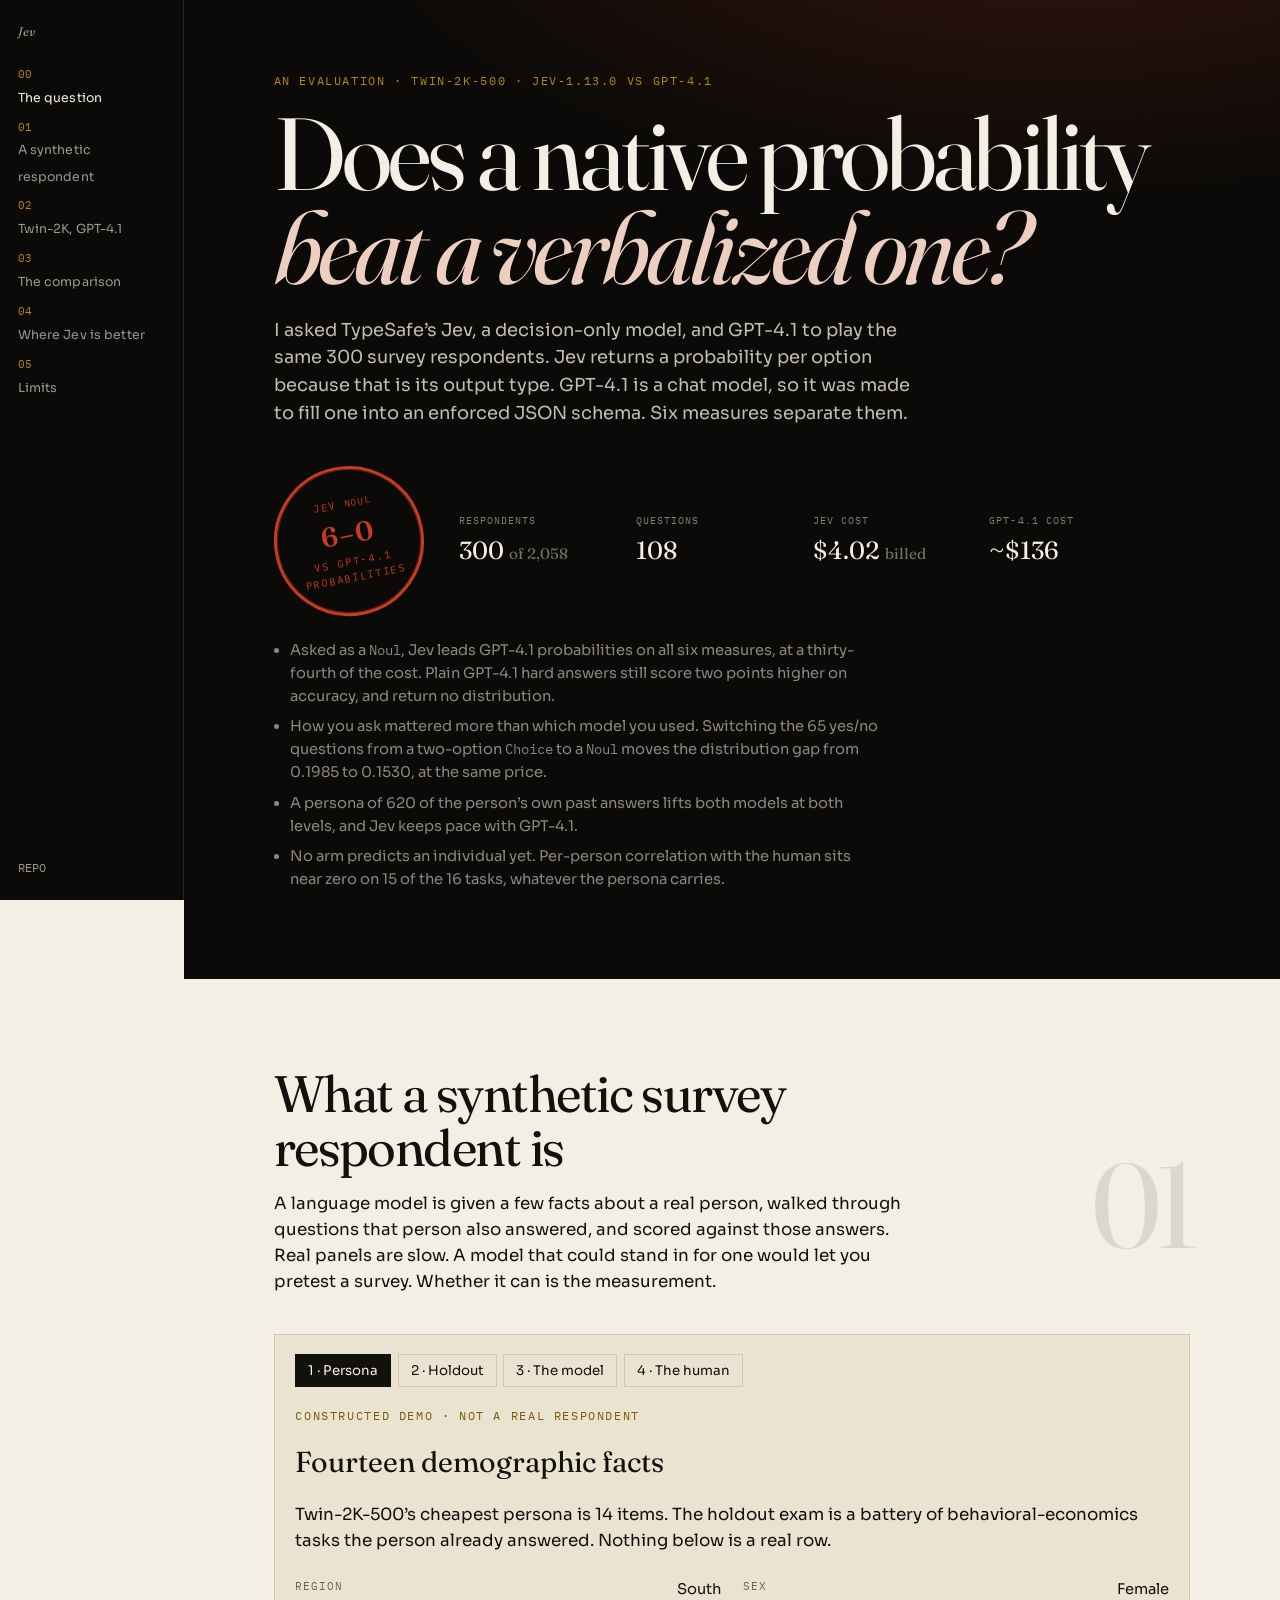
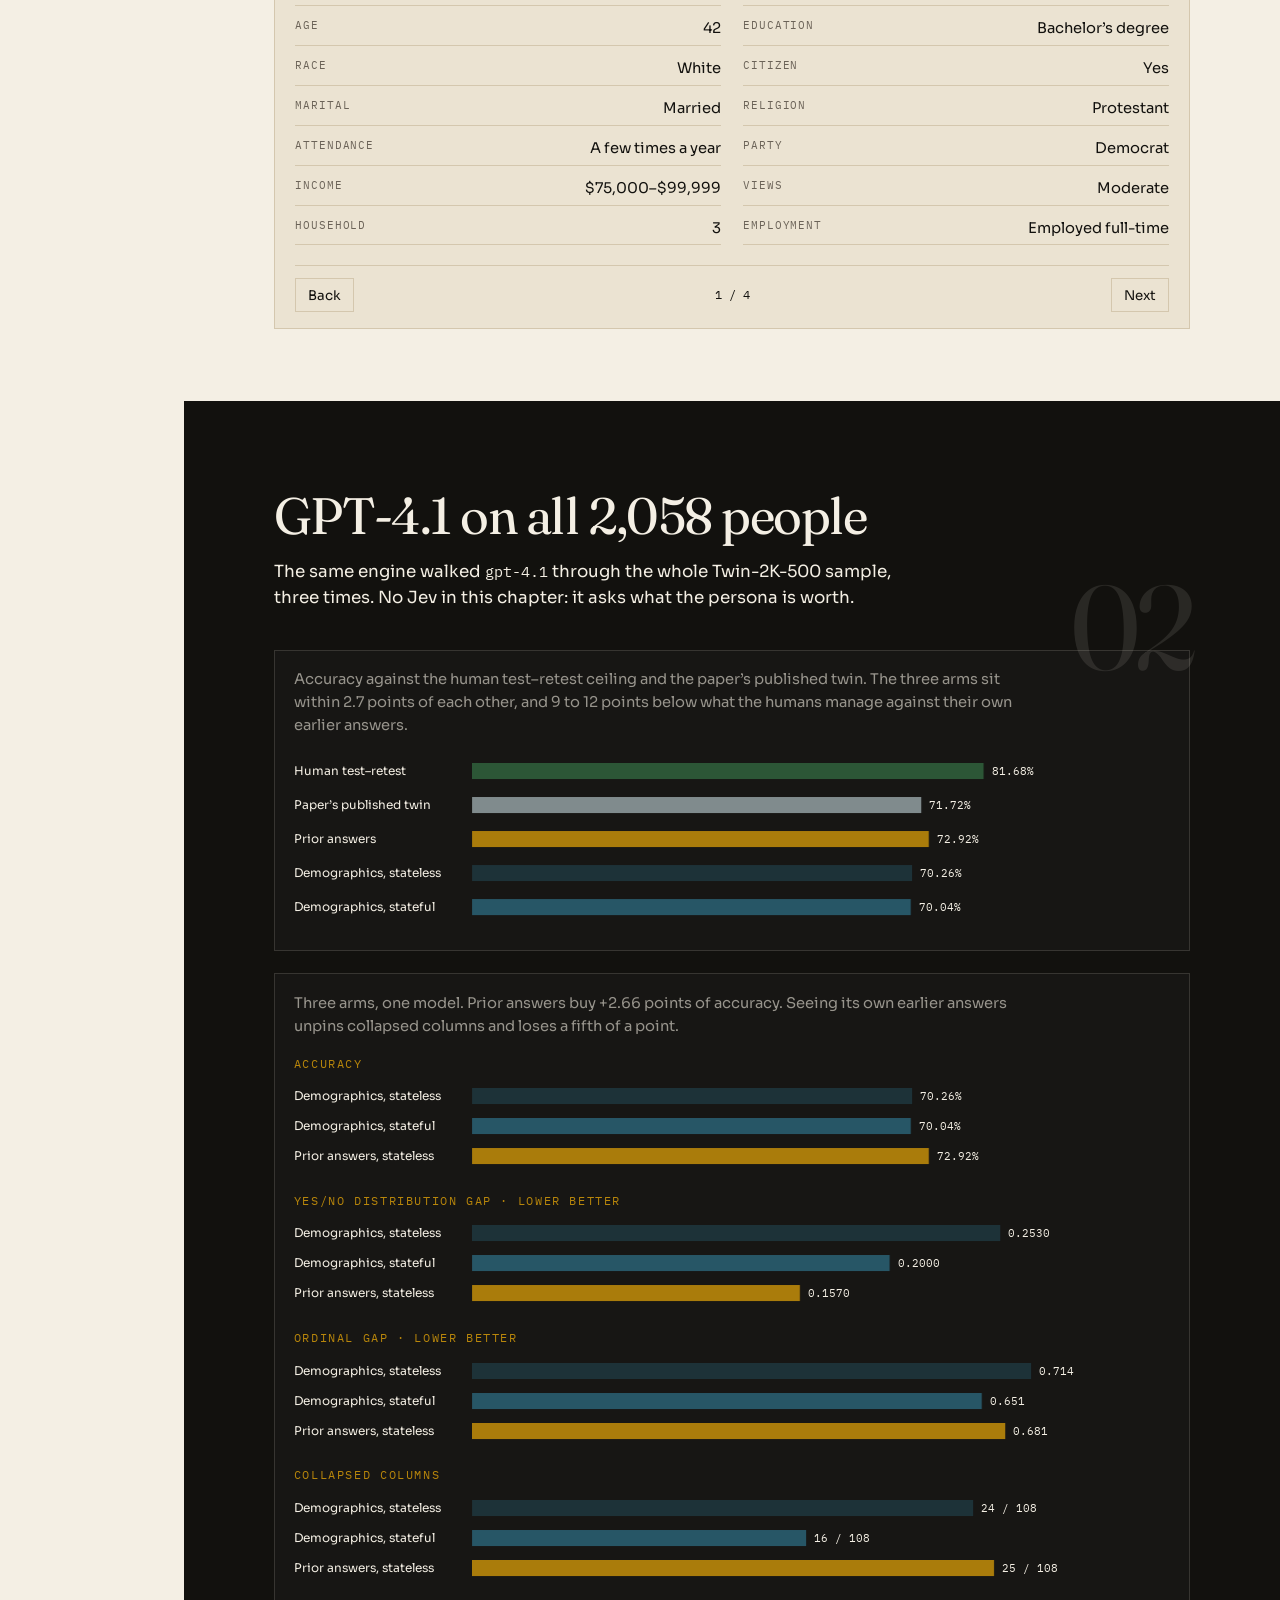
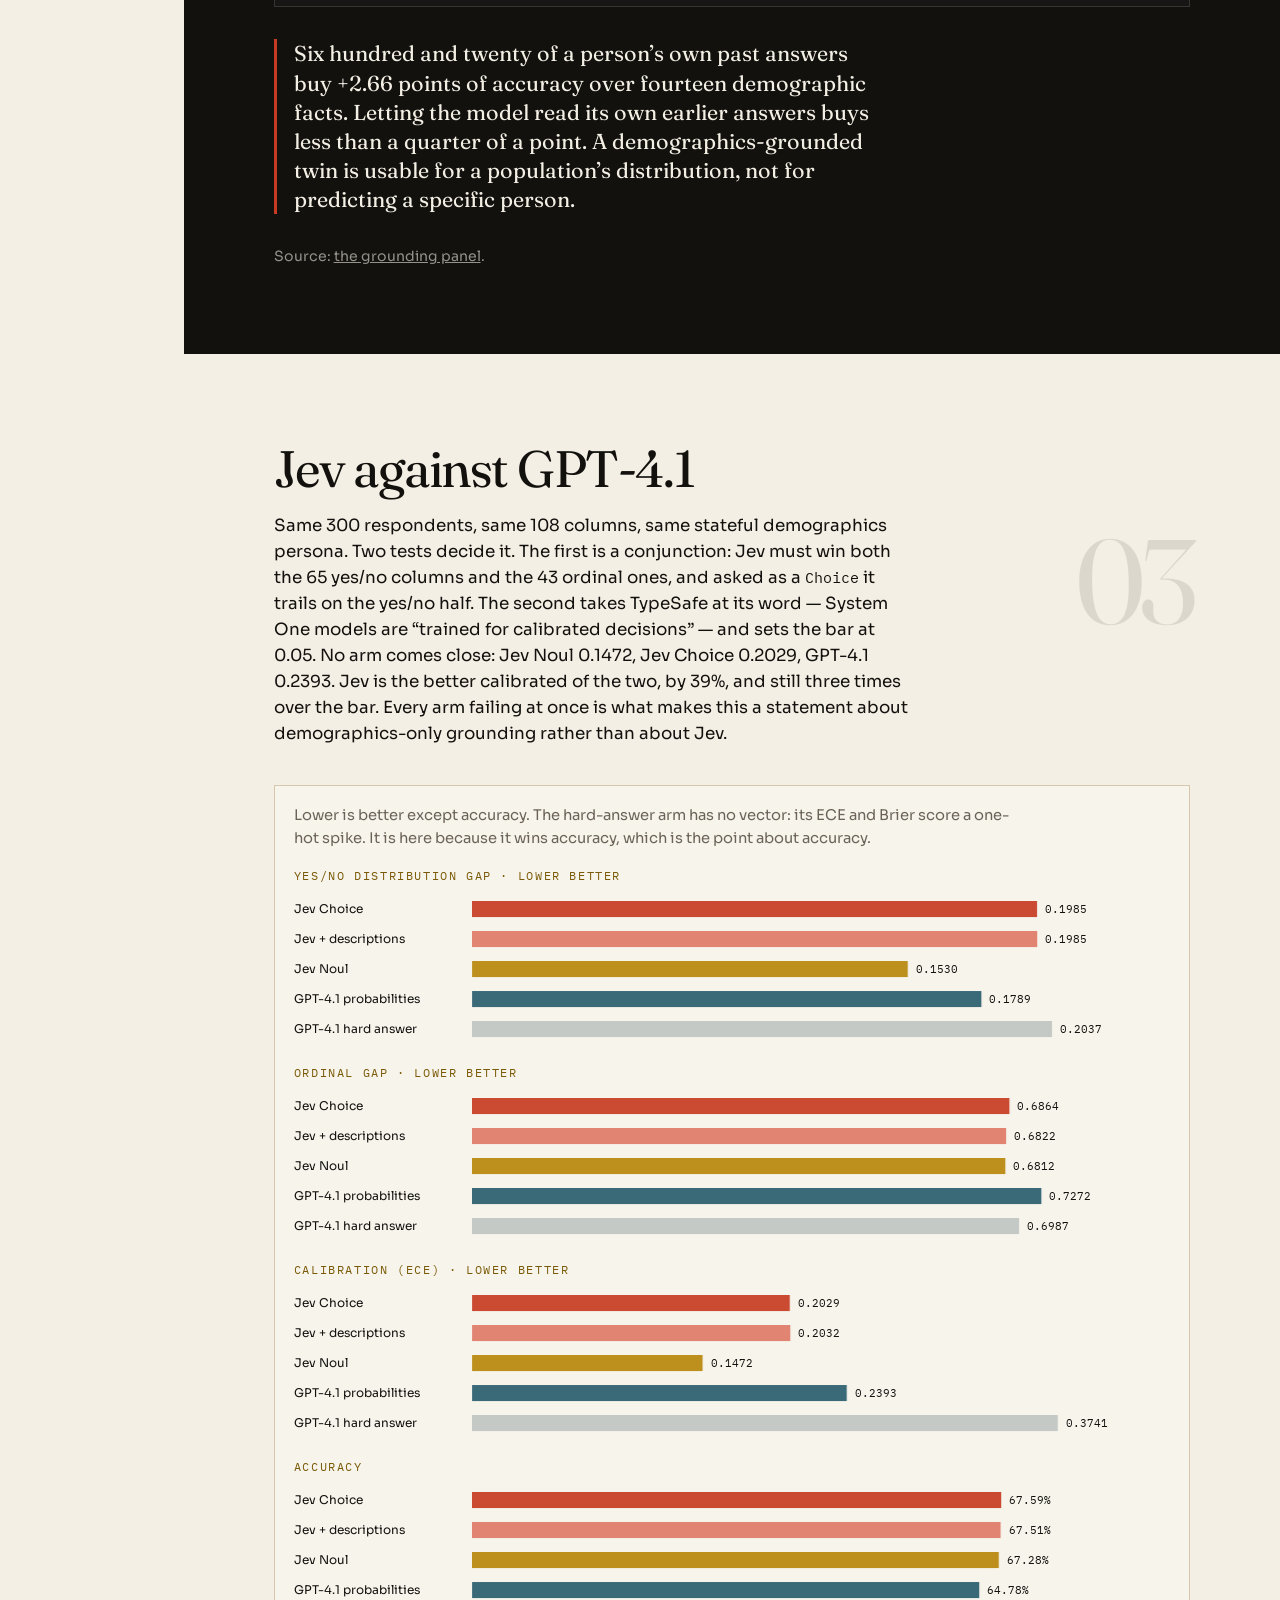
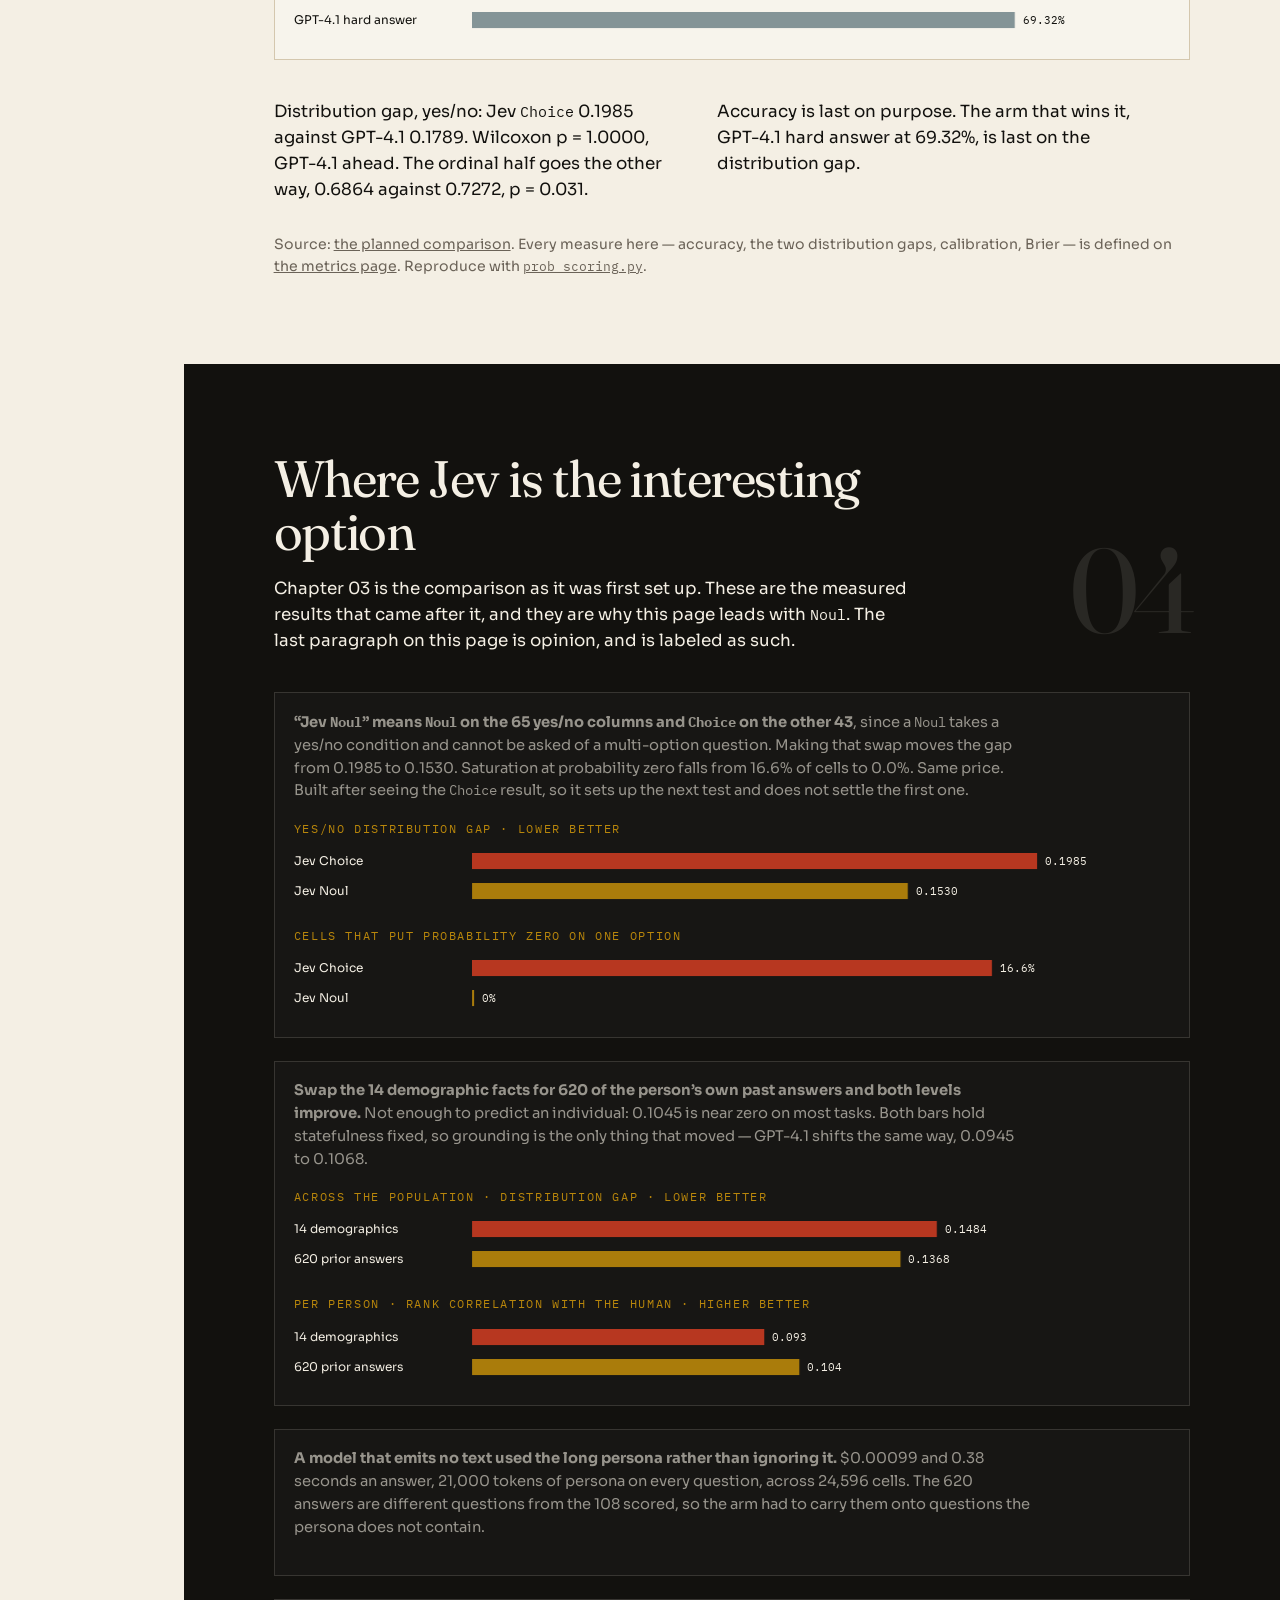
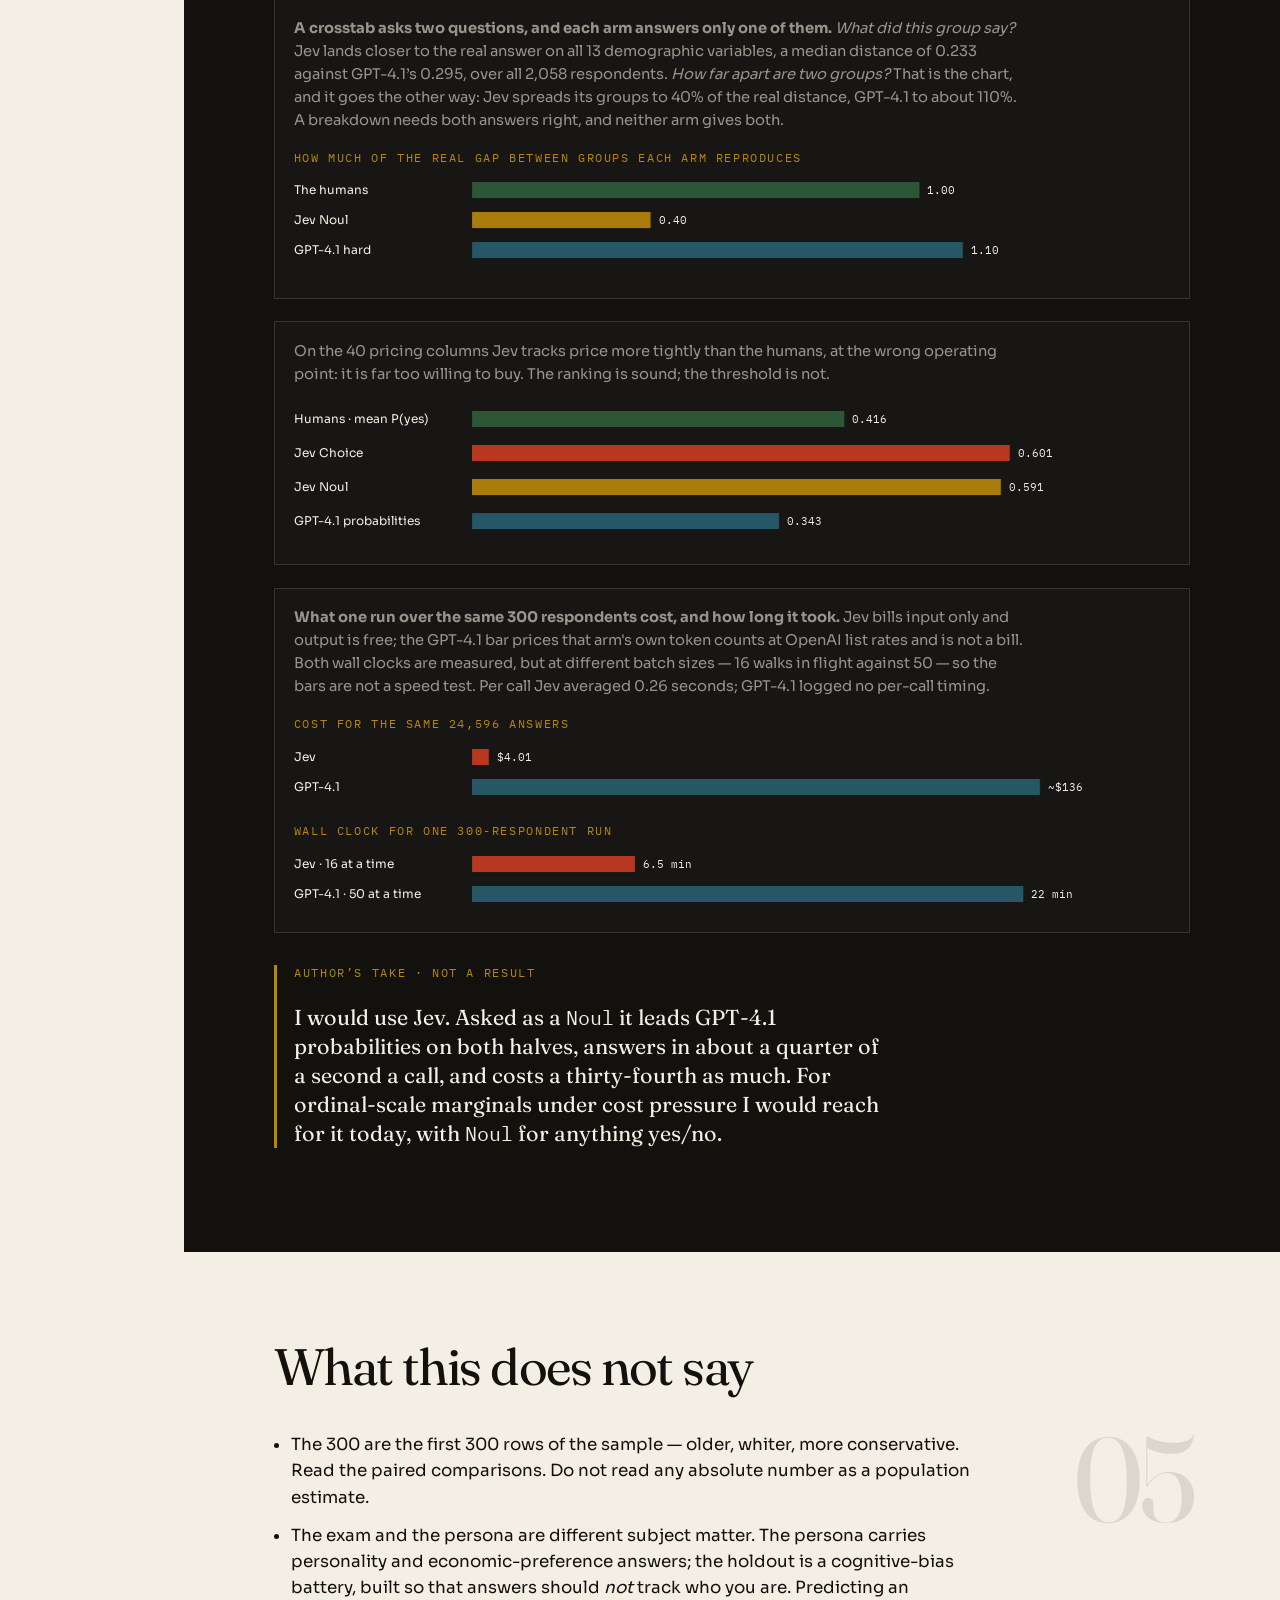
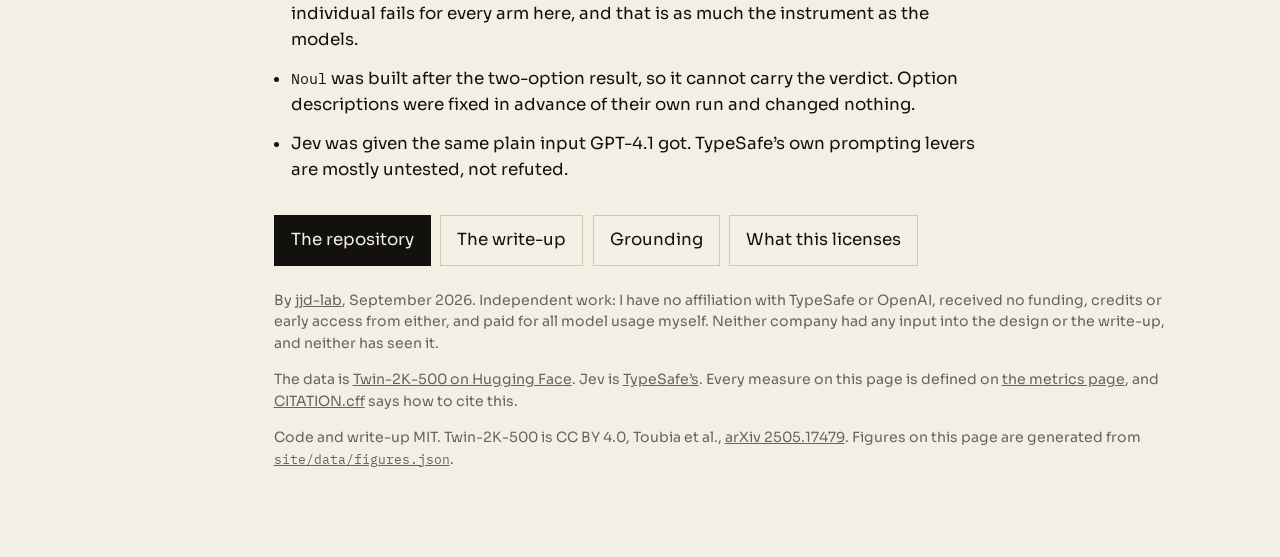
==== site/index.html @ 0c7191e1 "Lead the take with speed rather than the error count "Answered all 24,596 cells without an error" is" ====
<!DOCTYPE html>
<html lang="en">
<head>
  <meta charset="utf-8">
  <meta name="viewport" content="width=device-width, initial-scale=1">
  <title>Jev vs GPT-4.1 on a synthetic survey</title>
  <meta name="description" content="Jev vs GPT-4.1 as synthetic survey respondents, on the same 300 people. How you ask mattered more than which model you used.">
  <link rel="canonical" href="https://jjd-lab.github.io/jev-synthetic-survey/">
  <meta property="og:title" content="How you ask matters more than which model">
  <meta property="og:description" content="Jev vs GPT-4.1 on Twin-2K-500. Asked as a Noul, Jev leads GPT-4.1 probabilities on all six measures, at $4 against roughly $136.">
  <meta property="og:type" content="website">
  <meta property="og:url" content="https://jjd-lab.github.io/jev-synthetic-survey/">
  <meta property="og:image" content="https://jjd-lab.github.io/jev-synthetic-survey/assets/og.png">
  <meta property="og:image:width" content="1200">
  <meta property="og:image:height" content="630">
  <meta property="og:image:alt" content="How you ask matters more than which model. Jev vs GPT-4.1, the same 300 survey respondents, $4 against about $136, six measures to none against GPT-4.1 probabilities.">
  <meta property="og:site_name" content="Jev on a synthetic survey">
  <meta name="author" content="jjd-lab">
  <meta name="twitter:card" content="summary_large_image">
  <meta name="twitter:title" content="How you ask matters more than which model">
  <meta name="twitter:description" content="Jev vs GPT-4.1 on Twin-2K-500. Asked as a Noul, Jev leads GPT-4.1 probabilities on all six measures, at $4 against roughly $136.">
  <meta name="twitter:image" content="https://jjd-lab.github.io/jev-synthetic-survey/assets/og.png">
  <meta name="twitter:image:alt" content="How you ask matters more than which model. Jev vs GPT-4.1, the same 300 survey respondents, $4 against about $136, six measures to none against GPT-4.1 probabilities.">
  <link rel="icon" href="assets/favicon.svg" type="image/svg+xml">
  <link rel="preconnect" href="https://fonts.googleapis.com">
  <link rel="preconnect" href="https://fonts.gstatic.com" crossorigin>
  <link href="https://fonts.googleapis.com/css2?family=Fraunces:ital,opsz,wght@0,9..144,400;0,9..144,600;1,9..144,400;1,9..144,560&family=IBM+Plex+Mono:wght@400;500&family=Sora:wght@400;500;600&display=swap" rel="stylesheet">
  <script type="application/ld+json">
{
    "@context": "https://schema.org",
    "@type": "ScholarlyArticle",
    "headline": "Jev on a synthetic survey: does a native probability vector beat a verbalized one?",
    "description": "A comparison of TypeSafe's Jev, a decision-only model that returns a probability vector natively, against gpt-4.1 asked to state one, over the same 300 respondents and 108 questions of the Twin-2K-500 synthetic-survey benchmark.",
    "url": "https://jjd-lab.github.io/jev-synthetic-survey/",
    "datePublished": "2026-09-21",
    "inLanguage": "en",
    "author": {
      "@type": "Person",
      "name": "jjd-lab",
      "url": "https://github.com/jjd-lab"
    },
    "license": "https://opensource.org/licenses/MIT",
    "sameAs": "https://github.com/jjd-lab/jev-synthetic-survey",
    "keywords": [
      "synthetic survey",
      "digital twins",
      "large language models",
      "calibration",
      "probability elicitation",
      "Twin-2K-500"
    ],
    "isBasedOn": {
      "@type": "Dataset",
      "name": "Twin-2K-500",
      "url": "https://huggingface.co/datasets/LLM-Digital-Twin/Twin-2K-500",
      "license": "https://creativecommons.org/licenses/by/4.0/"
    },
    "citation": "Toubia, O., et al. Twin-2K-500. arXiv:2505.17479"
  }
  </script>
  <link rel="stylesheet" href="css/essay.css">
</head>
<body>
  <a class="skip" href="#hero">Skip to content</a>

  <nav class="rail" aria-label="Chapters">
    <a class="rail-mark" href="#hero">Jev</a>
    <ol>
      <li><a href="#hero" data-section="hero"><span>00</span> The question</a></li>
      <li><a href="#concept" data-section="concept"><span>01</span> A synthetic respondent</a></li>
      <li><a href="#panel" data-section="panel"><span>02</span> Twin-2K, GPT-4.1</a></li>
      <li><a href="#verdict" data-section="verdict"><span>03</span> The comparison</a></li>
      <li><a href="#promising" data-section="promising"><span>04</span> Where Jev is better</a></li>
      <li><a href="#limits" data-section="limits"><span>05</span> Limits</a></li>
    </ol>
    <a class="rail-repo" href="https://github.com/jjd-lab/jev-synthetic-survey">Repo</a>
  </nav>

  <main>
    <section class="hero" id="hero">
      <div class="hero-inner">
        <p class="kicker">An evaluation · Twin-2K-500 · jev-1.13.0 vs gpt-4.1</p>
        <h1>
          Does a native probability
          <em>beat a verbalized one?</em>
        </h1>
        <p class="lede">
          I asked TypeSafe’s Jev, a decision-only model, and GPT-4.1 to play the same 300 survey
          respondents. Jev returns a probability per option because that is its output type.
          GPT-4.1 is a chat model, so it was made to fill one into an enforced JSON schema. Six
          measures separate them.
        </p>

        <div class="hero-board">
          <div class="stamp" aria-label="Asked as a Noul, Jev leads GPT-4.1 probabilities on all six reported measures">
            <span>Jev <code>Noul</code></span>
            <strong>6–0</strong>
            <span>vs GPT-4.1<br>probabilities</span>
          </div>
          <dl class="hero-stats">
            <div><dt>Respondents</dt><dd>300 <span class="stat-note">of 2,058</span></dd></div>
            <div><dt>Questions</dt><dd>108</dd></div>
            <div><dt>Jev cost</dt><dd>$<span data-fig="comparison.arms.jev_noul.cost">4.02</span> <span class="stat-note">billed</span></dd></div>
            <div><dt>GPT-4.1 cost</dt><dd>~$<span data-fig="comparison.arms.gpt41_probs.cost">136</span></dd></div>
          </dl>
        </div>

        <ul class="hero-note">
          <li>Asked as a <code>Noul</code>, Jev leads GPT-4.1 probabilities on all six measures, at a
            thirty-fourth of the cost. Plain GPT-4.1 hard answers still score two points higher
            on
            accuracy, and return no distribution.</li>
          <li>How you ask mattered more than which model you used. Switching the 65 yes/no
            questions from a two-option <code>Choice</code> to a <code>Noul</code> moves the
            distribution gap from <span data-fig="noul.choice_soft_nominal">0.1985</span> to <span data-fig="noul.noul_soft_nominal">0.1530</span>, at the same price.</li>
          <li>A persona of 620 of the person’s own past answers lifts both models at both levels,
            and Jev keeps pace with GPT-4.1.</li>
          <li>No arm predicts an individual yet. Per-person correlation with the human sits near
            zero on 15 of the 16 tasks, whatever the persona carries.</li>
        </ul>
      </div>
    </section>

    <section class="chapter paper" id="concept">
      <header class="chapter-head">
        <p class="chapter-no">01</p>
        <h2>What a synthetic survey respondent is</h2>
        <p>
          A language model is given a few facts about a real person, walked through questions
          that person also answered, and scored against those answers. Real panels are slow.
          A model that could stand in for one would let you pretest a survey. Whether it can
          is the measurement.
        </p>
      </header>

      <div class="bench" id="walkthrough" data-walkthrough>
        <div class="bench-tabs" role="tablist" aria-label="Walkthrough steps">
          <button type="button" role="tab" id="step-tab-0" aria-controls="step-panel-0" aria-selected="true" data-step="0">1 · Persona</button>
          <button type="button" role="tab" id="step-tab-1" aria-controls="step-panel-1" aria-selected="false" data-step="1">2 · Holdout</button>
          <button type="button" role="tab" id="step-tab-2" aria-controls="step-panel-2" aria-selected="false" data-step="2">3 · The model</button>
          <button type="button" role="tab" id="step-tab-3" aria-controls="step-panel-3" aria-selected="false" data-step="3">4 · The human</button>
        </div>

        <article class="bench-panel is-on" role="tabpanel" id="step-panel-0" aria-labelledby="step-tab-0" data-panel="0">
          <p class="bench-kicker">Constructed demo · not a real respondent</p>
          <h3>Fourteen demographic facts</h3>
          <p>
            Twin-2K-500’s cheapest persona is 14 items. The holdout exam is a battery of
            behavioral-economics tasks the person already answered. Nothing below is a real row.
          </p>
          <ul class="persona">
            <li><span>Region</span> South</li>
            <li><span>Sex</span> Female</li>
            <li><span>Age</span> 42</li>
            <li><span>Education</span> Bachelor’s degree</li>
            <li><span>Race</span> White</li>
            <li><span>Citizen</span> Yes</li>
            <li><span>Marital</span> Married</li>
            <li><span>Religion</span> Protestant</li>
            <li><span>Attendance</span> A few times a year</li>
            <li><span>Party</span> Democrat</li>
            <li><span>Income</span> $75,000–$99,999</li>
            <li><span>Views</span> Moderate</li>
            <li><span>Household</span> 3</li>
            <li><span>Employment</span> Employed full-time</li>
          </ul>
        </article>

        <article class="bench-panel" role="tabpanel" id="step-panel-1" aria-labelledby="step-tab-1" data-panel="1">
          <p class="bench-kicker">One cell · pricing block · QID9-style</p>
          <h3>A held-out yes/no, with a piped price</h3>
          <blockquote class="stem">
            Please consider the following product category: butter. You see Land O Lakes
            Salted Stick Butter, 16 oz, 4 sticks, priced at <strong>$6.49</strong>. Would you
            or would you not purchase this product?
          </blockquote>
          <ul class="options">
            <li>Yes, I would purchase the product</li>
            <li>No, I would not purchase the product</li>
          </ul>
          <p class="muted">
            Forty of the 108 scored columns are this task. The price is randomized per person,
            which is why every figure in the repo is averaged by task first.
          </p>
        </article>

        <article class="bench-panel" role="tabpanel" id="step-panel-2" aria-labelledby="step-tab-2" data-panel="2">
          <p class="bench-kicker">Illustrative vectors · teaching only</p>
          <h3>Two ways to get a probability</h3>
          <div class="split">
            <div>
              <p class="arm-label jev">Jev · native vector</p>
              <p class="muted">Returns numbers. No prose.</p>
              <div class="demo-bars" data-demo="jev"></div>
            </div>
            <div>
              <p class="arm-label gpt">GPT-4.1 · verbalized</p>
              <p class="muted">Asked to write the same numbers out.</p>
              <div class="demo-bars" data-demo="gpt"></div>
            </div>
          </div>
        </article>

        <article class="bench-panel" role="tabpanel" id="step-panel-3" aria-labelledby="step-tab-3" data-panel="3">
          <p class="bench-kicker">The exam is the human’s own answer</p>
          <h3>Population first, person second</h3>
          <p>
            In this invented cell the human said <strong>No</strong>. One person gives one
            answer, so their bar is all-or-nothing — that is the thing every model vector above is
            scored against. A survey mostly wants the <em>share</em> who said No across everyone,
            not whether the model picked the right person, which is why the tables lead with a
            distribution gap rather than accuracy. Humans themselves only reproduce their earlier
            answers <span data-fig="constants.human_ceiling_pct">81.68</span>% of the time.
          </p>
          <div class="demo-bars" data-demo="human"></div>
          <p class="muted">
            The data is Toubia et al., <em>Twin-2K-500</em>, CC BY 4.0. I did not collect it.
          </p>
        </article>

        <div class="bench-nav">
          <button type="button" data-prev>Back</button>
          <p data-step-label>1 / 4</p>
          <button type="button" data-next>Next</button>
        </div>
      </div>
    </section>

    <section class="chapter ink" id="panel">
      <header class="chapter-head">
        <p class="chapter-no">02</p>
        <h2>GPT-4.1 on all 2,058 people</h2>
        <p>
          The same engine walked <code>gpt-4.1</code> through the whole Twin-2K-500 sample, three
          times. No Jev in this chapter: it asks what the persona is worth.
        </p>
      </header>

      <figure class="frame">
        <figcaption>
          Accuracy against the human test–retest ceiling and the paper’s published twin. The three
          arms sit within 2.7 points of each other, and 9 to 12 points below what the humans manage
          against their own earlier answers.
        </figcaption>
        <div class="chart" id="chart-floors"></div>
      </figure>

      <figure class="frame">
        <figcaption>
          Three arms, one model. Prior answers buy +2.66 points of accuracy. Seeing its own
          earlier answers unpins collapsed columns and loses a fifth of a point.
        </figcaption>
        <div class="chart" id="chart-panel"></div>
      </figure>

      <aside class="pull">
        Six hundred and twenty of a person’s own past answers buy +2.66 points of accuracy over
        fourteen demographic facts. Letting the model read its own earlier answers buys less than a
        quarter of a point. A demographics-grounded twin is usable for a population’s distribution,
        not for predicting a specific person.
      </aside>

      <p class="source">
        Source:
        <a href="https://github.com/jjd-lab/jev-synthetic-survey/blob/main/docs/survey/03-grounding-panel.md">the grounding panel</a>.
      </p>
    </section>

    <section class="chapter paper" id="verdict">
      <header class="chapter-head">
        <p class="chapter-no">03</p>
        <h2>Jev against GPT-4.1</h2>
        <p>
          Same 300 respondents, same 108 columns, same stateful demographics persona. Two tests
          decide it. The first is a conjunction: Jev must win both the 65 yes/no columns and the 43
          ordinal ones, and asked as a <code>Choice</code> it trails on the yes/no half.
          The second takes TypeSafe at its word — System One models are “trained for calibrated
          decisions” — and sets the bar at 0.05. No arm comes close: Jev Noul
          <span data-fig="comparison.arms.jev_noul.ece">0.1472</span>, Jev Choice
          <span data-fig="comparison.arms.jev_choice.ece">0.2029</span>, GPT-4.1
          <span data-fig="comparison.arms.gpt41_probs.ece">0.2393</span>. Jev is the better
          calibrated of the two, by 39%, and still three times over the bar. Every arm failing at
          once is what makes this a statement about demographics-only grounding rather than about
          Jev.
        </p>
      </header>

      <figure class="frame">
        <figcaption>
          Lower is better except accuracy. The hard-answer arm has no vector: its ECE and
          Brier score a one-hot spike. It is here because it wins accuracy, which is the
          point about accuracy.
        </figcaption>
        <div class="chart" id="chart-comparison"></div>
      </figure>

      <div class="pair-notes">
        <p>
          Distribution gap, yes/no: Jev <code>Choice</code> <span data-fig="comparison.arms.jev_choice.soft_nominal">0.1985</span> against GPT-4.1 <span data-fig="comparison.arms.gpt41_probs.soft_nominal">0.1789</span>.
          Wilcoxon p = <span data-fig="comparison.paired_jev_choice_vs_gpt41_probs.soft_nominal_p">1.0000</span>, GPT-4.1 ahead. The ordinal half goes the other way, <span data-fig="comparison.arms.jev_choice.soft_ordinal">0.6864</span>
          against <span data-fig="comparison.arms.gpt41_probs.soft_ordinal">0.7272</span>, p = <span data-fig="comparison.paired_jev_choice_vs_gpt41_probs.soft_ordinal_p">0.031</span>.
        </p>
        <p>
          Accuracy is last on purpose. The arm that wins it, GPT-4.1 hard answer at <span data-fig="comparison.arms.gpt41_hard.accuracy_pct">69.32</span>%,
          is last on the distribution gap.
        </p>
      </div>

      <p class="source">
        Source:
        <a href="https://github.com/jjd-lab/jev-synthetic-survey/blob/main/docs/jev/02-planned-comparison.md">the planned comparison</a>.
        Every measure here — accuracy, the two distribution gaps, calibration, Brier — is defined on
        <a href="https://github.com/jjd-lab/jev-synthetic-survey/blob/main/docs/survey/02-metrics.md">the metrics page</a>.
        Reproduce with
        <a href="https://github.com/jjd-lab/jev-synthetic-survey#reproduce-it"><code>prob_scoring.py</code></a>.
      </p>
    </section>

    <section class="chapter ink" id="promising">
      <header class="chapter-head">
        <p class="chapter-no">04</p>
        <h2>Where Jev is the interesting option</h2>
        <p>
          Chapter 03 is the comparison as it was first set up. These are the measured results that
          came after it, and they are why this page leads with <code>Noul</code>.
          The last paragraph on this page is opinion, and is labeled as such.
        </p>
      </header>

      <figure class="frame">
        <figcaption>
          <strong>“Jev <code>Noul</code>” means <code>Noul</code> on the 65 yes/no columns and
          <code>Choice</code> on the other 43</strong>, since a <code>Noul</code> takes a yes/no
          condition and cannot be asked of a multi-option question. Making that swap moves the gap from <span data-fig="noul.choice_soft_nominal">0.1985</span> to <span data-fig="noul.noul_soft_nominal">0.1530</span>. Saturation at probability
          zero falls from <span data-fig="noul.choice_zero_pct">16.6</span>% of cells to <span data-fig="noul.noul_zero_pct">0.0</span>%. Same price. Built after seeing the
          <code>Choice</code> result, so it sets up the next test and does not settle the first one.
        </figcaption>
        <div class="chart" id="chart-noul"></div>
      </figure>

      <figure class="frame">
        <figcaption>
          <strong>Swap the 14 demographic facts for 620 of the person’s own past answers and both
          levels improve.</strong> Not enough to predict an individual: <span data-fig="grounding.prior_rho">0.1045</span> is near zero on most
          tasks. Both bars hold statefulness
          fixed, so grounding is the only thing that moved — GPT-4.1 shifts the same way, 0.0945 to
          0.1068.
        </figcaption>
        <div class="chart" id="chart-grounding"></div>
      </figure>

      <aside class="frame">
        <p>
          <strong>A model that emits no text used the long persona rather than ignoring it.</strong>
          $0.00099 and 0.38 seconds an answer, 21,000 tokens of persona on every question, across
          24,596 cells. The 620 answers are different questions from the 108 scored, so the arm had
          to carry them onto questions the persona does not contain.
        </p>
      </aside>

      <figure class="frame">
        <figcaption>
          <strong>A crosstab asks two questions, and each arm answers only one of them.</strong>
          <em>What did this group say?</em> Jev lands closer to the real answer on all 13
          demographic variables, a median distance of <span data-fig="segments.fidelity_jev">0.233</span>
          against GPT-4.1’s <span data-fig="segments.fidelity_gpt41">0.295</span>, over all 2,058
          respondents. <em>How far apart are two groups?</em> That is the chart, and it goes the
          other way: Jev spreads its groups to 40% of the real distance, GPT-4.1 to about 110%. A
          breakdown needs both answers right, and neither arm gives both.
        </figcaption>
        <div class="chart" id="chart-segments"></div>
      </figure>

      <figure class="frame">
        <figcaption>
          On the 40 pricing columns Jev tracks price more tightly than the humans, at the
          wrong operating point: it is far too willing to buy. The ranking is sound; the
          threshold is not.
        </figcaption>
        <div class="chart" id="chart-price"></div>
      </figure>

      <figure class="frame">
        <figcaption>
          <strong>What one run over the same 300 respondents cost, and how long it took.</strong> Jev bills
          input only and output is free; the GPT-4.1 bar prices that arm's own token counts at OpenAI list
          rates and is not a bill. Both wall clocks are measured, but at different batch sizes —
          16 walks in flight against 50 — so the bars are not a speed test. Per call Jev averaged
          0.26 seconds; GPT-4.1 logged no per-call timing.
        </figcaption>
        <div class="chart" id="chart-economics"></div>
      </figure>

      <blockquote class="opinion">
        <p class="bench-kicker">Author’s take · not a result</p>
        <p>
          I would use Jev. Asked as a <code>Noul</code> it leads GPT-4.1 probabilities on both
          halves, answers in about a quarter of a second a call, and costs a thirty-fourth as much.
          For ordinal-scale marginals under cost pressure I would reach for it today, with
          <code>Noul</code> for anything yes/no.
        </p>
      </blockquote>
    </section>

    <section class="chapter paper" id="limits">
      <header class="chapter-head">
        <p class="chapter-no">05</p>
        <h2>What this does not say</h2>
      </header>
      <ul class="limits">
        <li>The 300 are the first 300 rows of the sample — older, whiter, more conservative. Read the paired comparisons. Do not read any absolute number as a population estimate.</li>
        <li>The exam and the persona are different subject matter. The persona carries personality and economic-preference answers; the holdout is a cognitive-bias battery, built so that answers should <em>not</em> track who you are. Predicting an individual fails for every arm here, and that is as much the instrument as the models.</li>
        <li><code>Noul</code> was built after the two-option result, so it cannot carry the verdict. Option descriptions were fixed in advance of their own run and changed nothing.</li>
        <li>Jev was given the same plain input GPT-4.1 got. TypeSafe’s own prompting levers are mostly untested, not refuted.</li>
      </ul>
      <div class="cta">
        <a class="btn primary" href="https://github.com/jjd-lab/jev-synthetic-survey">The repository</a>
        <a class="btn" href="https://github.com/jjd-lab/jev-synthetic-survey/blob/main/docs/README.md">The write-up</a>
        <a class="btn" href="https://github.com/jjd-lab/jev-synthetic-survey/blob/main/docs/jev/06-grounding.md">Grounding</a>
        <a class="btn" href="https://github.com/jjd-lab/jev-synthetic-survey/blob/main/docs/jev/08-what-this-licenses.md">What this licenses</a>
      </div>
      <p class="colophon">
        By <a href="https://github.com/jjd-lab">jjd-lab</a>, September 2026. Independent work: I have
        no affiliation with TypeSafe or OpenAI, received no funding, credits or early access from
        either, and paid for all model usage myself. Neither company had any input into the design
        or the write-up, and neither has seen it.
      </p>
      <p class="colophon">
        The data is <a href="https://huggingface.co/datasets/LLM-Digital-Twin/Twin-2K-500">Twin-2K-500 on Hugging Face</a>.
        Jev is <a href="https://typesafe.ai">TypeSafe’s</a>. Every measure on this page is defined on
        <a href="https://github.com/jjd-lab/jev-synthetic-survey/blob/main/docs/survey/02-metrics.md">the metrics page</a>,
        and <a href="https://github.com/jjd-lab/jev-synthetic-survey/blob/main/CITATION.cff">CITATION.cff</a> says how to cite this.
      </p>
      <p class="colophon">
        Code and write-up MIT. Twin-2K-500 is CC BY 4.0, Toubia et al.,
        <a href="https://arxiv.org/abs/2505.17479">arXiv 2505.17479</a>.
        Figures on this page are generated from
        <a href="https://github.com/jjd-lab/jev-synthetic-survey/blob/main/site/data/figures.json"><code>site/data/figures.json</code></a>.
      </p>
    </section>
  </main>

  <script src="js/charts.js"></script>
  <script src="js/walkthrough.js"></script>
  <script src="js/essay.js"></script>
</body>
</html>
---- site/css/essay.css ----
:root {
  --ink: #12110e;
  --ink-deep: #0b0a08;
  --paper: #f4efe4;
  --paper-2: #ebe3d2;
  --rule: #d4c7ae;
  --muted: #6b6358;
  --jev: #c63b22;
  --gpt: #2a5d6e;
  --human: #2f5d3a;
  --gold: #b8860b;
  /* --gold is 2.6 to 3.0:1 on the paper backgrounds; this one clears 5:1 there. */
  --gold-ink: #7a5a06;
  --jev-soft: #e07a68;
  --gpt-soft: #7a8b90;
  --neutral: #8a9698;
  --rail: 11.5rem;
  --serif: "Fraunces", "Iowan Old Style", "Times New Roman", serif;
  --sans: "Sora", "Helvetica Neue", sans-serif;
  --mono: "IBM Plex Mono", ui-monospace, monospace;
}

* { box-sizing: border-box; }
html { scroll-behavior: smooth; }
:focus-visible { outline: 2px solid var(--gold); outline-offset: 2px; }
body {
  margin: 0;
  background: var(--paper);
  color: var(--ink);
  font-family: var(--sans);
  font-size: 1.05rem;
  line-height: 1.55;
}
img, svg { max-width: 100%; }
a { color: inherit; }
code {
  font-family: var(--mono);
  /* Mono runs optically small next to Sora; 0.92 lines the cap heights up. */
  font-size: 0.92em;
}
.skip {
  position: absolute;
  left: -999px;
}
.skip:focus {
  left: 1rem;
  top: 1rem;
  background: var(--paper);
  padding: 0.4rem 0.7rem;
  z-index: 9;
}

.rail {
  position: fixed;
  inset: 0 auto 0 0;
  width: var(--rail);
  padding: 1.4rem 1.1rem;
  display: flex;
  flex-direction: column;
  gap: 1.5rem;
  border-right: 1px solid color-mix(in srgb, var(--paper) 12%, transparent);
  background: var(--ink-deep);
  color: var(--paper);
  z-index: 4;
}
.rail-mark {
  font-family: var(--serif);
  font-style: italic;
  font-size: 1.4rem;
  text-decoration: none;
}
.rail ol {
  list-style: none;
  margin: 0;
  padding: 0;
  display: flex;
  flex-direction: column;
  gap: 0.55rem;
}
.rail a {
  text-decoration: none;
  color: color-mix(in srgb, var(--paper) 62%, transparent);
  font-size: 0.78rem;
  letter-spacing: 0.01em;
}
.rail a span {
  display: block;
  font-family: var(--mono);
  font-size: 0.66rem;
  color: var(--gold);
  margin-bottom: 0.1rem;
}
.rail a.is-on { color: var(--paper); }
.rail-repo {
  margin-top: auto;
  font-family: var(--mono);
  font-size: 0.72rem;
  letter-spacing: 0.08em;
  text-transform: uppercase;
}

main { margin-left: var(--rail); }

.hero {
  min-height: 100vh;
  background:
    radial-gradient(1200px 500px at 80% -10%, color-mix(in srgb, var(--jev) 22%, transparent), transparent 60%),
    var(--ink-deep);
  color: var(--paper);
  padding: 4.5rem 7vw 5rem;
  display: flex;
  align-items: flex-end;
}
.hero-inner { max-width: 58rem; }
.kicker, .bench-kicker {
  font-family: var(--mono);
  font-size: 0.72rem;
  letter-spacing: 0.14em;
  text-transform: uppercase;
  color: var(--gold);
  margin: 0 0 1rem;
}
.paper .kicker, .paper .bench-kicker, .bench .bench-kicker { color: var(--gold-ink); }
.hero h1 {
  font-family: var(--serif);
  font-weight: 400;
  font-size: clamp(3rem, 8vw, 6.4rem);
  line-height: 0.92;
  letter-spacing: -0.035em;
  margin: 0 0 1.4rem;
}
.hero h1 em {
  display: block;
  font-style: italic;
  color: color-mix(in srgb, var(--paper) 82%, var(--jev));
}
.lede {
  max-width: 40rem;
  font-size: 1.12rem;
  color: color-mix(in srgb, var(--paper) 78%, transparent);
}
.hero-board {
  display: grid;
  grid-template-columns: auto 1fr;
  gap: 1.6rem 2.2rem;
  align-items: center;
  margin: 2.4rem 0 1.4rem;
}
.stamp {
  width: 9.4rem;
  height: 9.4rem;
  border: 3px solid var(--jev);
  border-radius: 50%;
  display: grid;
  place-content: center;
  text-align: center;
  transform: rotate(-11deg);
  color: var(--jev);
  box-shadow: inset 0 0 0 1px color-mix(in srgb, var(--jev) 45%, transparent);
}
.stamp span {
  font-family: var(--mono);
  font-size: 0.64rem;
  letter-spacing: 0.18em;
  text-transform: uppercase;
}
.stamp strong {
  font-family: var(--serif);
  font-size: 1.7rem;
  font-weight: 600;
  letter-spacing: 0.06em;
  text-transform: uppercase;
}
.hero-stats {
  display: grid;
  grid-template-columns: repeat(auto-fit, minmax(6rem, 1fr));
  gap: 1rem 1.2rem;
  margin: 0;
}
.hero-stats div { margin: 0; }
.hero-stats dt {
  font-family: var(--mono);
  font-size: 0.64rem;
  letter-spacing: 0.1em;
  text-transform: uppercase;
  color: color-mix(in srgb, var(--paper) 50%, transparent);
}
.hero-stats dd {
  margin: 0.15rem 0 0;
  font-family: var(--serif);
  font-size: 1.55rem;
}
/* The compared subset is the headline; the sample it came from is context, not a second stat. */
.stat-note {
  font-size: 0.62em;
  color: color-mix(in srgb, var(--paper) 45%, transparent);
  white-space: nowrap;
}
.hero-note {
  max-width: 38rem;
  color: color-mix(in srgb, var(--paper) 55%, transparent);
  font-size: 0.92rem;
}
ul.hero-note {
  padding-left: 1.05rem;
  margin: 0;
}
ul.hero-note li { margin-bottom: 0.5rem; }

.chapter {
  padding: 5.5rem 7vw 4.5rem;
  /* Containing block for the ghost numeral, so it anchors to the full content
     width rather than to the 40rem text column it used to sit on top of. */
  position: relative;
}
.chapter-head {
  max-width: 40rem;
  margin-bottom: 2.4rem;
}
.chapter-no {
  position: absolute;
  /* 7vw matches the chapter's own gutter, so the numeral lines up with the
     content edge instead of bleeding off the viewport. */
  right: 7vw;
  top: 2.9rem;
  font-family: var(--serif);
  font-size: clamp(4.5rem, 10vw, 7.5rem);
  letter-spacing: -0.06em;
  color: inherit;
  opacity: 0.1;
  line-height: 1;
  pointer-events: none;
}
.chapter-head h2 {
  font-family: var(--serif);
  font-weight: 400;
  font-size: clamp(2.1rem, 4vw, 3.4rem);
  line-height: 1.05;
  letter-spacing: -0.03em;
  margin: 0 0 1rem;
}
.paper { background: var(--paper); }
.ink {
  background: var(--ink);
  color: var(--paper);
}
.ink .muted, .ink .source, .ink figcaption, .ink .frame > p { color: color-mix(in srgb, var(--paper) 58%, transparent); }
.ink .frame { background: color-mix(in srgb, var(--paper) 5%, transparent); border-color: color-mix(in srgb, var(--paper) 14%, transparent); }
.ink .chart { color: var(--paper); }

.bench {
  background: var(--paper-2);
  border: 1px solid var(--rule);
  padding: 1.2rem 1.3rem 1rem;
}
.bench-tabs {
  display: flex;
  flex-wrap: wrap;
  gap: 0.4rem;
  margin-bottom: 1.2rem;
}
.bench-tabs button, .bench-nav button, .btn {
  font-family: var(--sans);
  background: transparent;
  color: inherit;
  border: 1px solid var(--rule);
  padding: 0.45rem 0.75rem;
  cursor: pointer;
}
.bench-tabs button[aria-selected="true"] {
  background: var(--ink);
  color: var(--paper);
  border-color: var(--ink);
}
.bench-panel { display: none; }
.bench-panel.is-on { display: block; }
.bench-panel h3 {
  font-family: var(--serif);
  font-weight: 400;
  font-size: 1.8rem;
  margin: 0 0 0.7rem;
}
.persona {
  list-style: none;
  padding: 0;
  margin: 1.2rem 0 0;
  display: grid;
  grid-template-columns: repeat(2, minmax(0, 1fr));
  gap: 0.45rem 1.4rem;
}
.persona li {
  display: flex;
  justify-content: space-between;
  gap: 1rem;
  border-bottom: 1px solid var(--rule);
  padding: 0.28rem 0;
  font-size: 0.92rem;
}
.persona span {
  font-family: var(--mono);
  font-size: 0.68rem;
  letter-spacing: 0.08em;
  text-transform: uppercase;
  color: var(--muted);
}
.stem {
  margin: 0;
  padding: 1rem 0 0;
  font-family: var(--serif);
  font-size: 1.25rem;
  line-height: 1.4;
}
.options {
  padding-left: 1.1rem;
  color: var(--muted);
}
.split {
  display: grid;
  grid-template-columns: 1fr 1fr;
  gap: 1.4rem;
}
.arm-label {
  font-family: var(--mono);
  font-size: 0.75rem;
  letter-spacing: 0.08em;
  text-transform: uppercase;
  margin: 0 0 0.2rem;
}
.arm-label.jev { color: var(--jev); }
.arm-label.gpt { color: var(--gpt); }
.muted { color: var(--muted); }
.bench-nav {
  display: flex;
  align-items: center;
  justify-content: space-between;
  margin-top: 1.2rem;
  padding-top: 0.8rem;
  border-top: 1px solid var(--rule);
}
.bench-nav p { margin: 0; font-family: var(--mono); font-size: 0.78rem; }

.frame {
  border: 1px solid var(--rule);
  background: color-mix(in srgb, var(--paper) 70%, white);
  padding: 1.1rem 1.2rem 1.3rem;
  margin: 0 0 1.4rem;
}
.ink .frame { background: #171614; }
figcaption, .frame > p {
  font-size: 0.92rem;
  color: var(--muted);
  margin: 0 0 1rem;
  max-width: 46rem;
}
.chart { min-height: 8rem; }
.chart .bench-kicker { margin: 1.1rem 0 0.35rem; }
.chart svg { display: block; width: 100%; height: auto; }
.chart .bar {
  transform-box: fill-box;
  transform-origin: left center;
  transform: scaleX(0.04);
  animation: bar-in 0.9s cubic-bezier(0.2, 0.7, 0.2, 1) forwards;
}
.chart .label { font-family: var(--sans); font-size: 12px; }
.chart .value { font-family: var(--mono); font-size: 11px; }

.pull, .opinion {
  max-width: 38rem;
  margin: 2rem 0;
  padding: 0 0 0 1.1rem;
  border-left: 3px solid var(--jev);
  font-family: var(--serif);
  font-size: 1.35rem;
  line-height: 1.35;
}
.opinion { border-left-color: var(--gold); }
.pair-notes {
  display: grid;
  grid-template-columns: 1fr 1fr;
  gap: 1.4rem;
  max-width: 54rem;
}
.source, .colophon {
  font-size: 0.88rem;
  color: var(--muted);
}
.limits {
  max-width: 44rem;
  padding-left: 1.1rem;
}
.limits li { margin-bottom: 0.8rem; }
.cta {
  display: flex;
  flex-wrap: wrap;
  gap: 0.6rem;
  margin: 2rem 0 1.5rem;
}
.btn {
  text-decoration: none;
  padding: 0.7rem 1rem;
}
.btn.primary {
  background: var(--ink);
  color: var(--paper);
  border-color: var(--ink);
}
.ink .btn { border-color: color-mix(in srgb, var(--paper) 30%, transparent); }
.ink .btn.primary {
  background: var(--paper);
  color: var(--ink);
  border-color: var(--paper);
}

@media (max-width: 900px) {
  section[id] { scroll-margin-top: 3.6rem; }
  /* No room to the right of the text column at this width; the numeral is decorative,
     and letting it sit outside would push a horizontal scrollbar onto the page. */
  .chapter-no { display: none; }
  .rail {
    position: sticky;
    top: 0;
    inset: auto;
    width: 100%;
    height: auto;
    flex-direction: row;
    align-items: center;
    gap: 0.8rem;
    padding: 0.7rem 1rem;
    border-right: 0;
    border-bottom: 1px solid color-mix(in srgb, var(--paper) 12%, transparent);
  }
  .rail ol {
    flex-direction: row;
    overflow-x: auto;
    gap: 0.9rem;
    flex: 1;
    scrollbar-width: none;
    /* The labels are a single scrolling line here; the fade is the only cue that
       there is more to the right, since the scrollbar is hidden. */
    mask-image: linear-gradient(to right, #000 88%, transparent);
  }
  .rail ol::-webkit-scrollbar { display: none; }
  .rail li { flex: 0 0 auto; }
  .rail a { white-space: nowrap; }
  .rail a span { display: none; }
  .rail-repo { margin-top: 0; }
  main { margin-left: 0; }
  .hero-board, .hero-stats, .split, .pair-notes, .persona { grid-template-columns: 1fr; }
  .hero { padding-top: 2rem; }
}

/* Phone: the page is a long read, so the vertical rhythm tightens rather than the type. */
@media (max-width: 600px) {
  body { font-size: 1rem; }
  .chapter { padding: 3.2rem 6vw 2.6rem; }
  .chapter-head h2 { margin-bottom: 0.6rem; }
  .lede { font-size: 1.05rem; }
  figcaption, .frame > p { font-size: 0.9rem; }
  .frame { padding: 0.9rem 0.9rem 1.1rem; margin-bottom: 1.1rem; }
  .pull, .opinion { margin: 1.4rem 0; }
  .hero-board { margin: 1.6rem 0 1rem; }
}

@keyframes bar-in {
  to { transform: scaleX(1); }
}

@media (prefers-reduced-motion: reduce) {
  html { scroll-behavior: auto; }
  .chart .bar { transform: none !important; animation: none !important; }
}
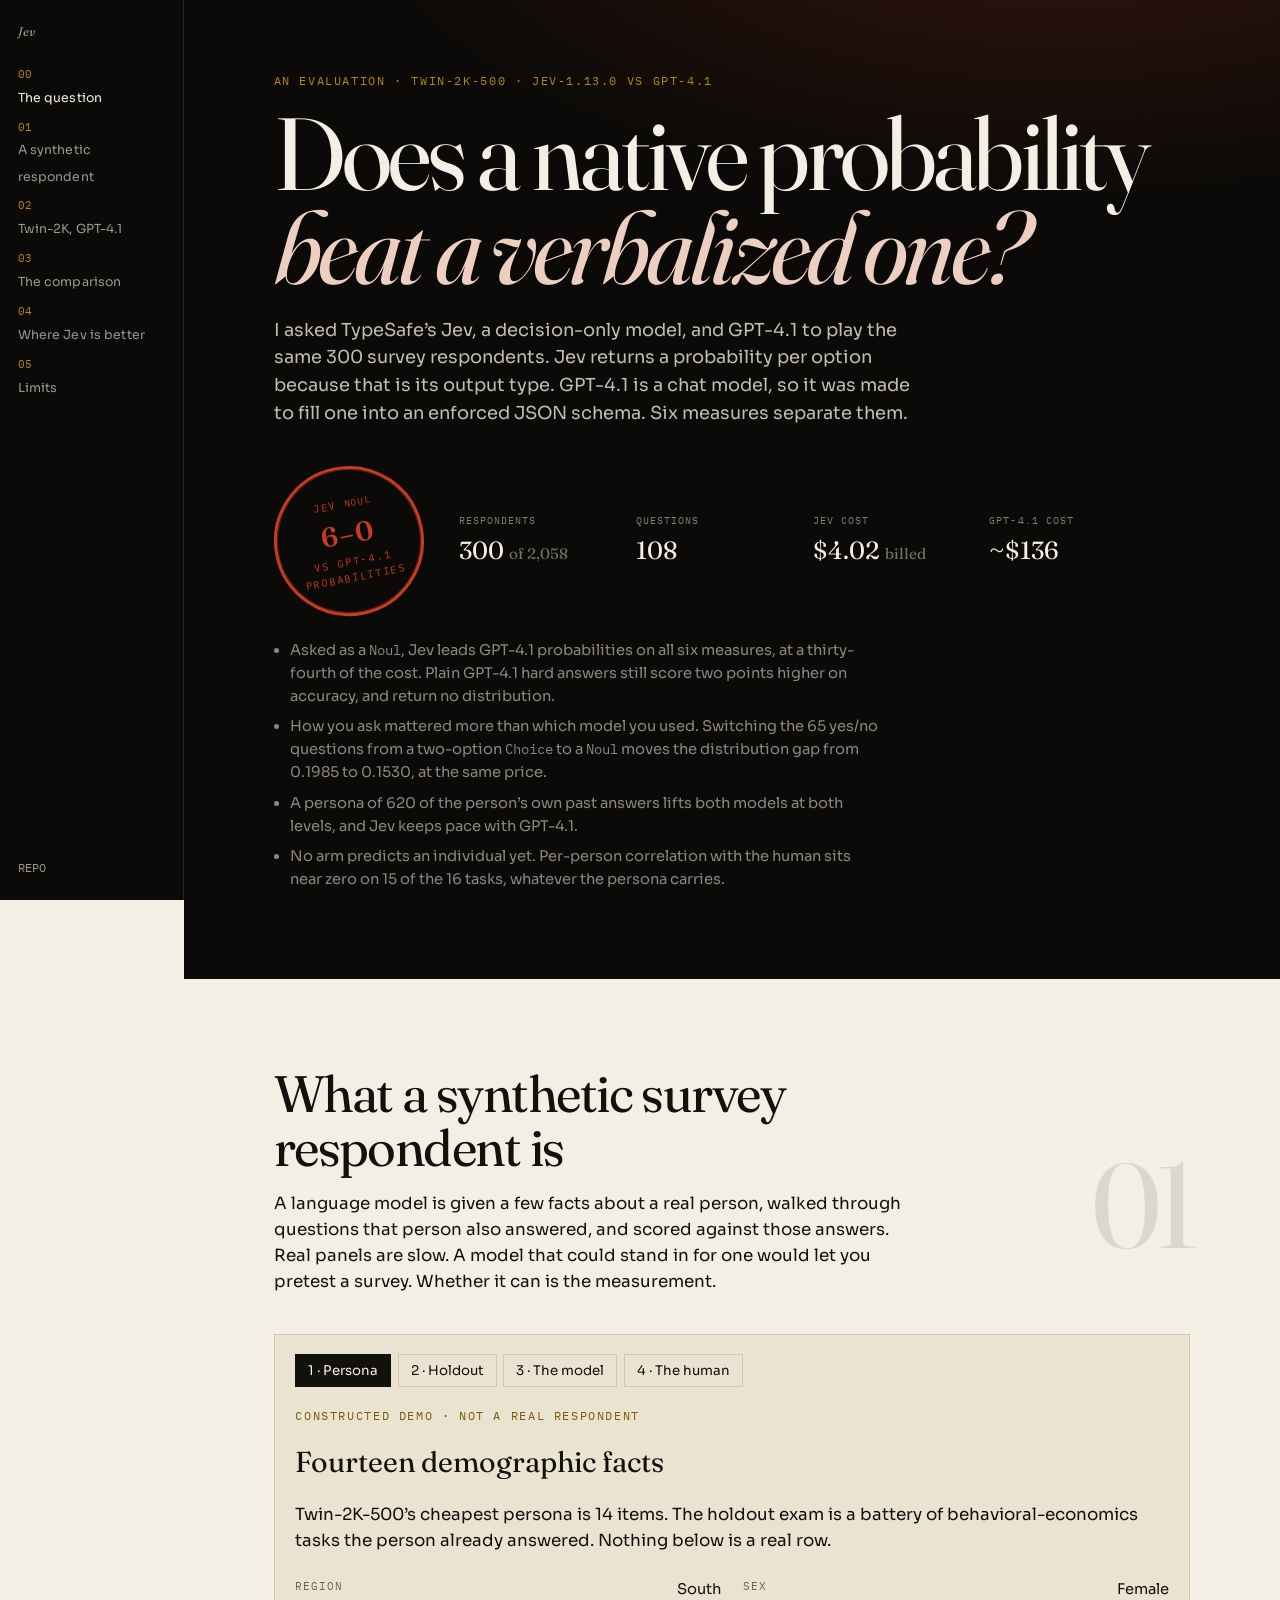
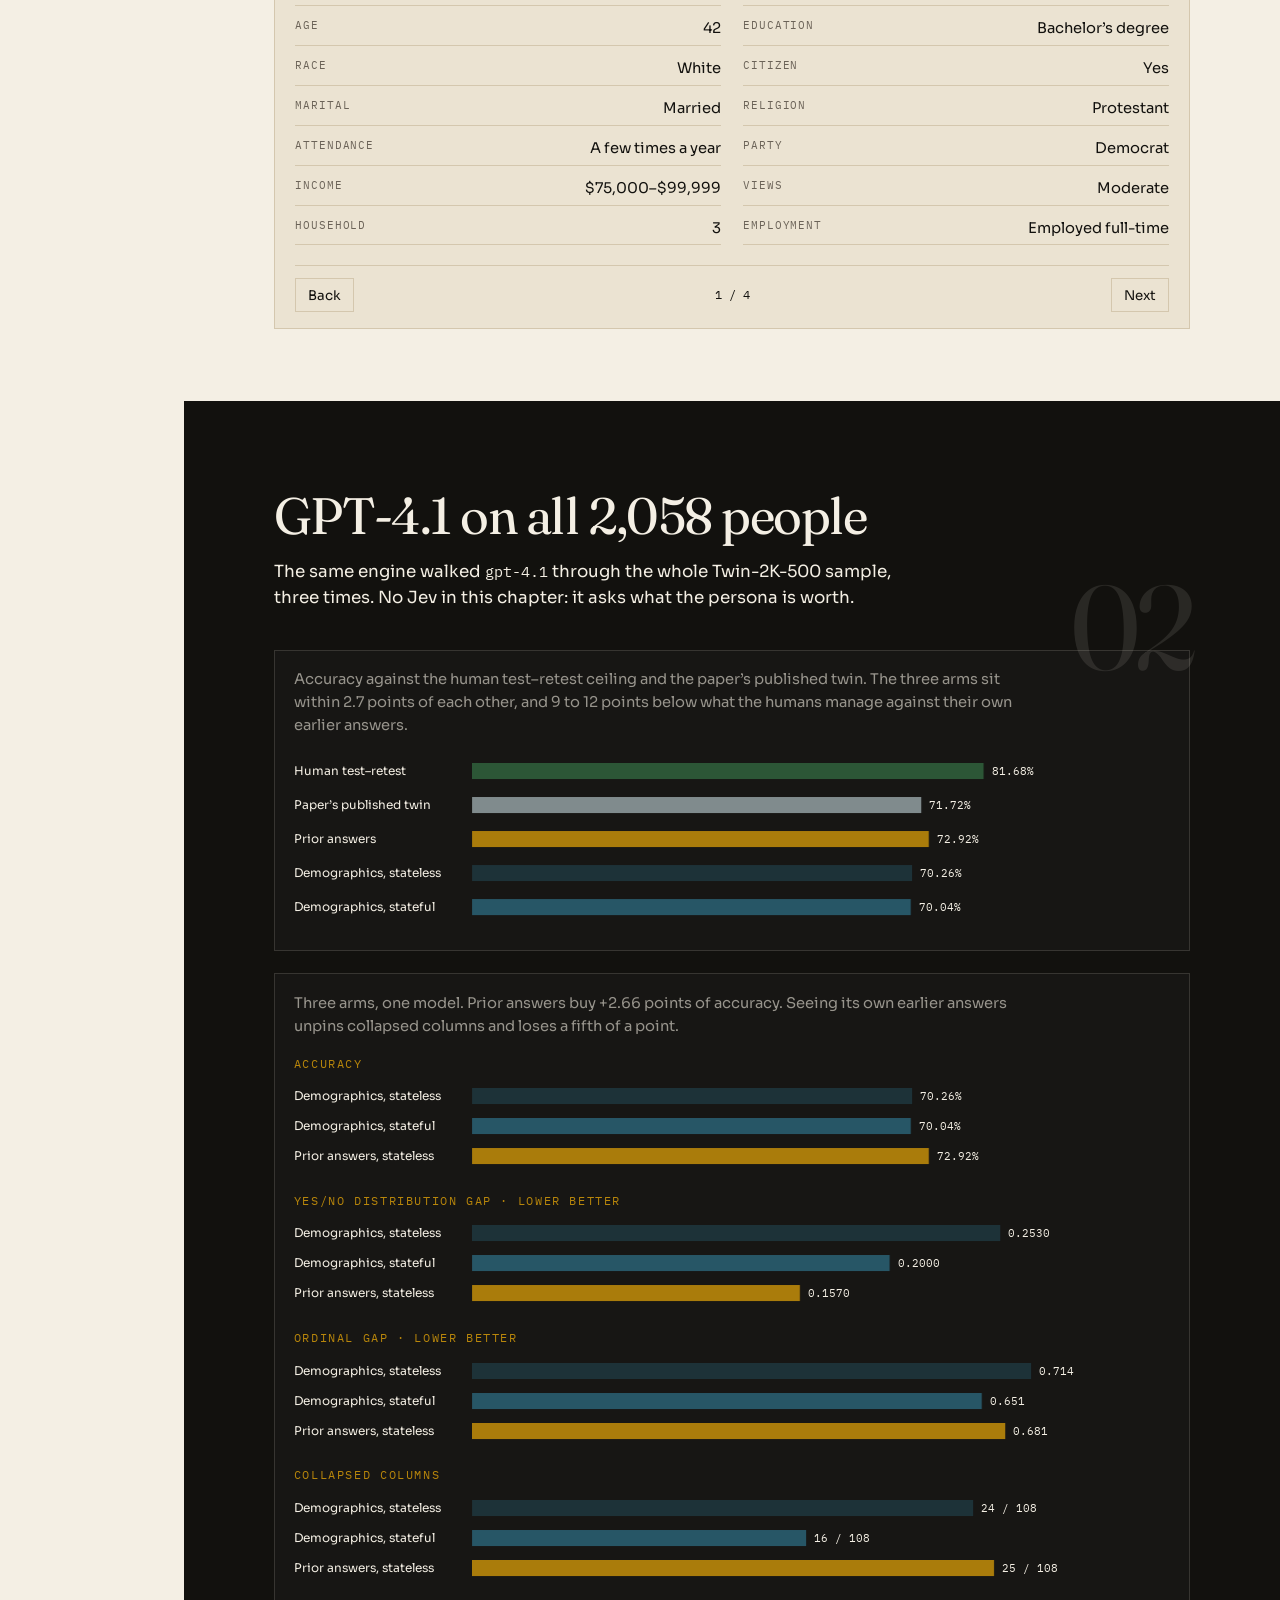
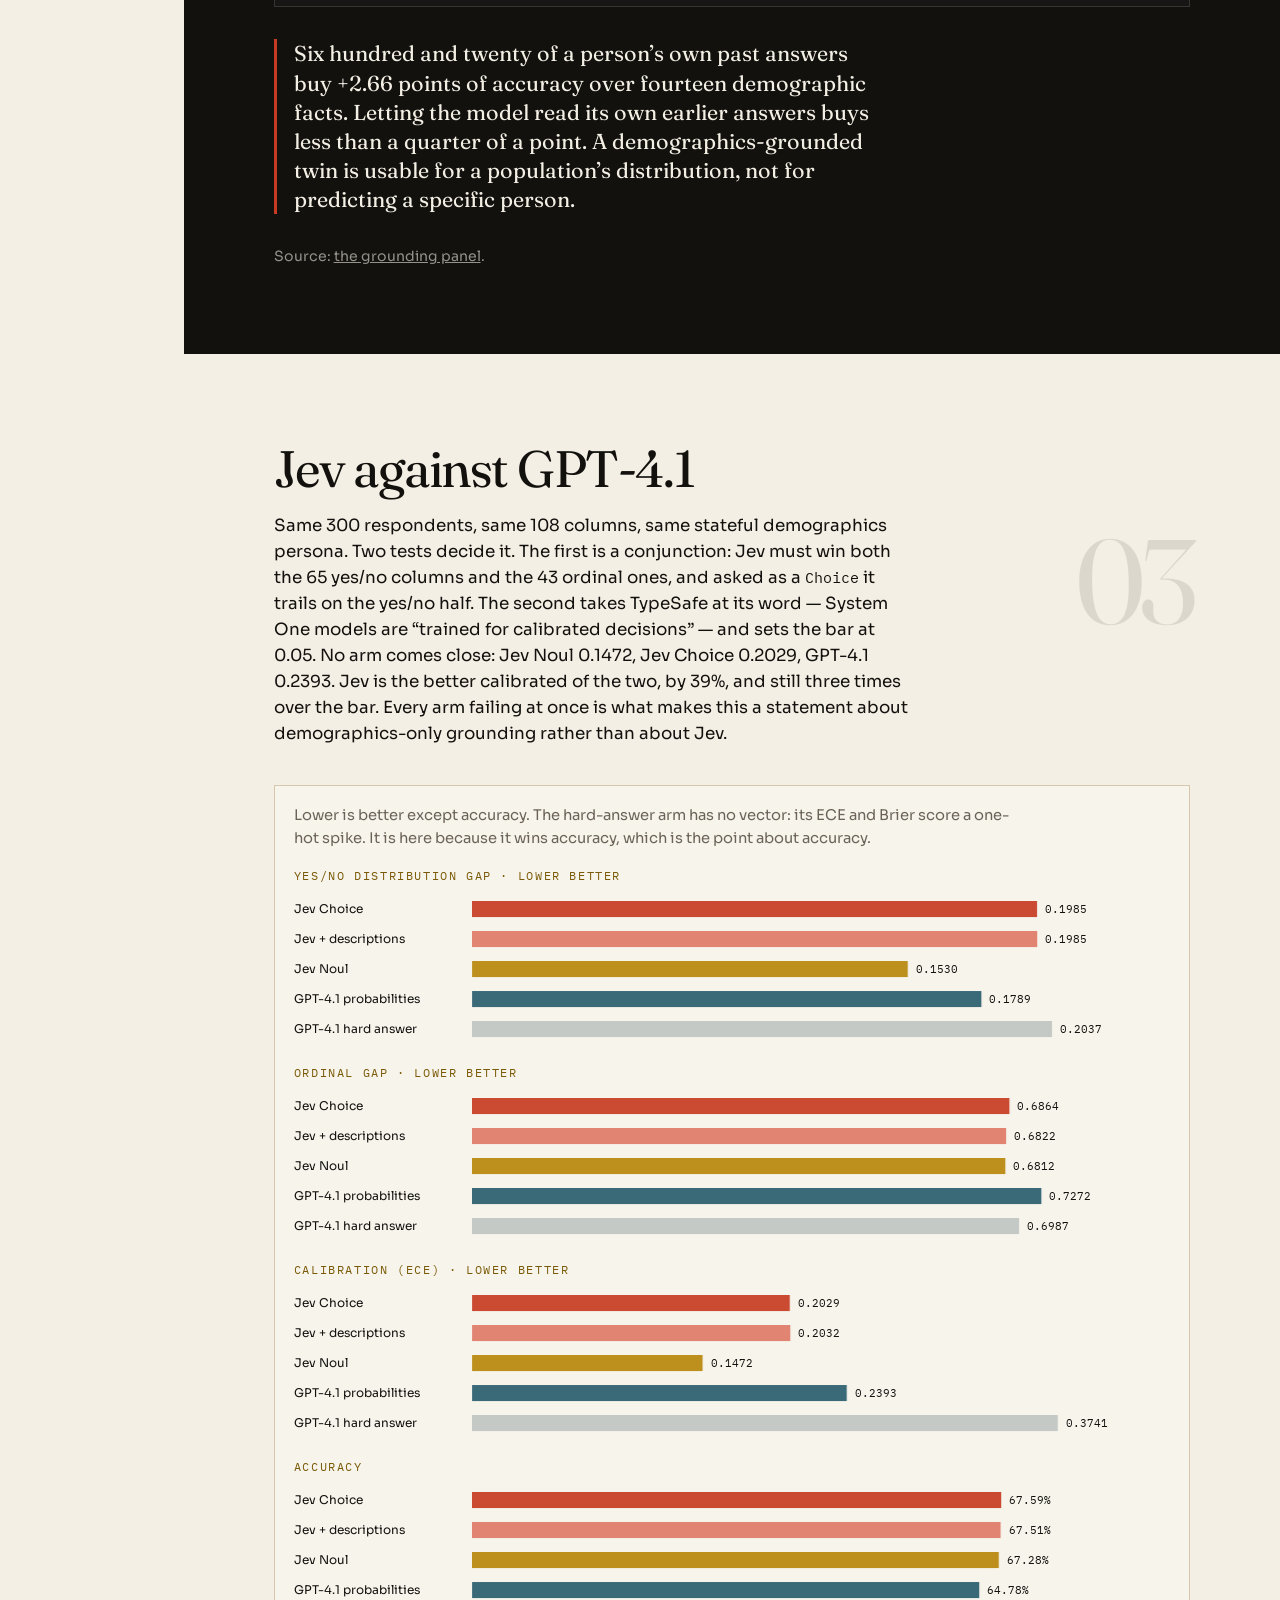
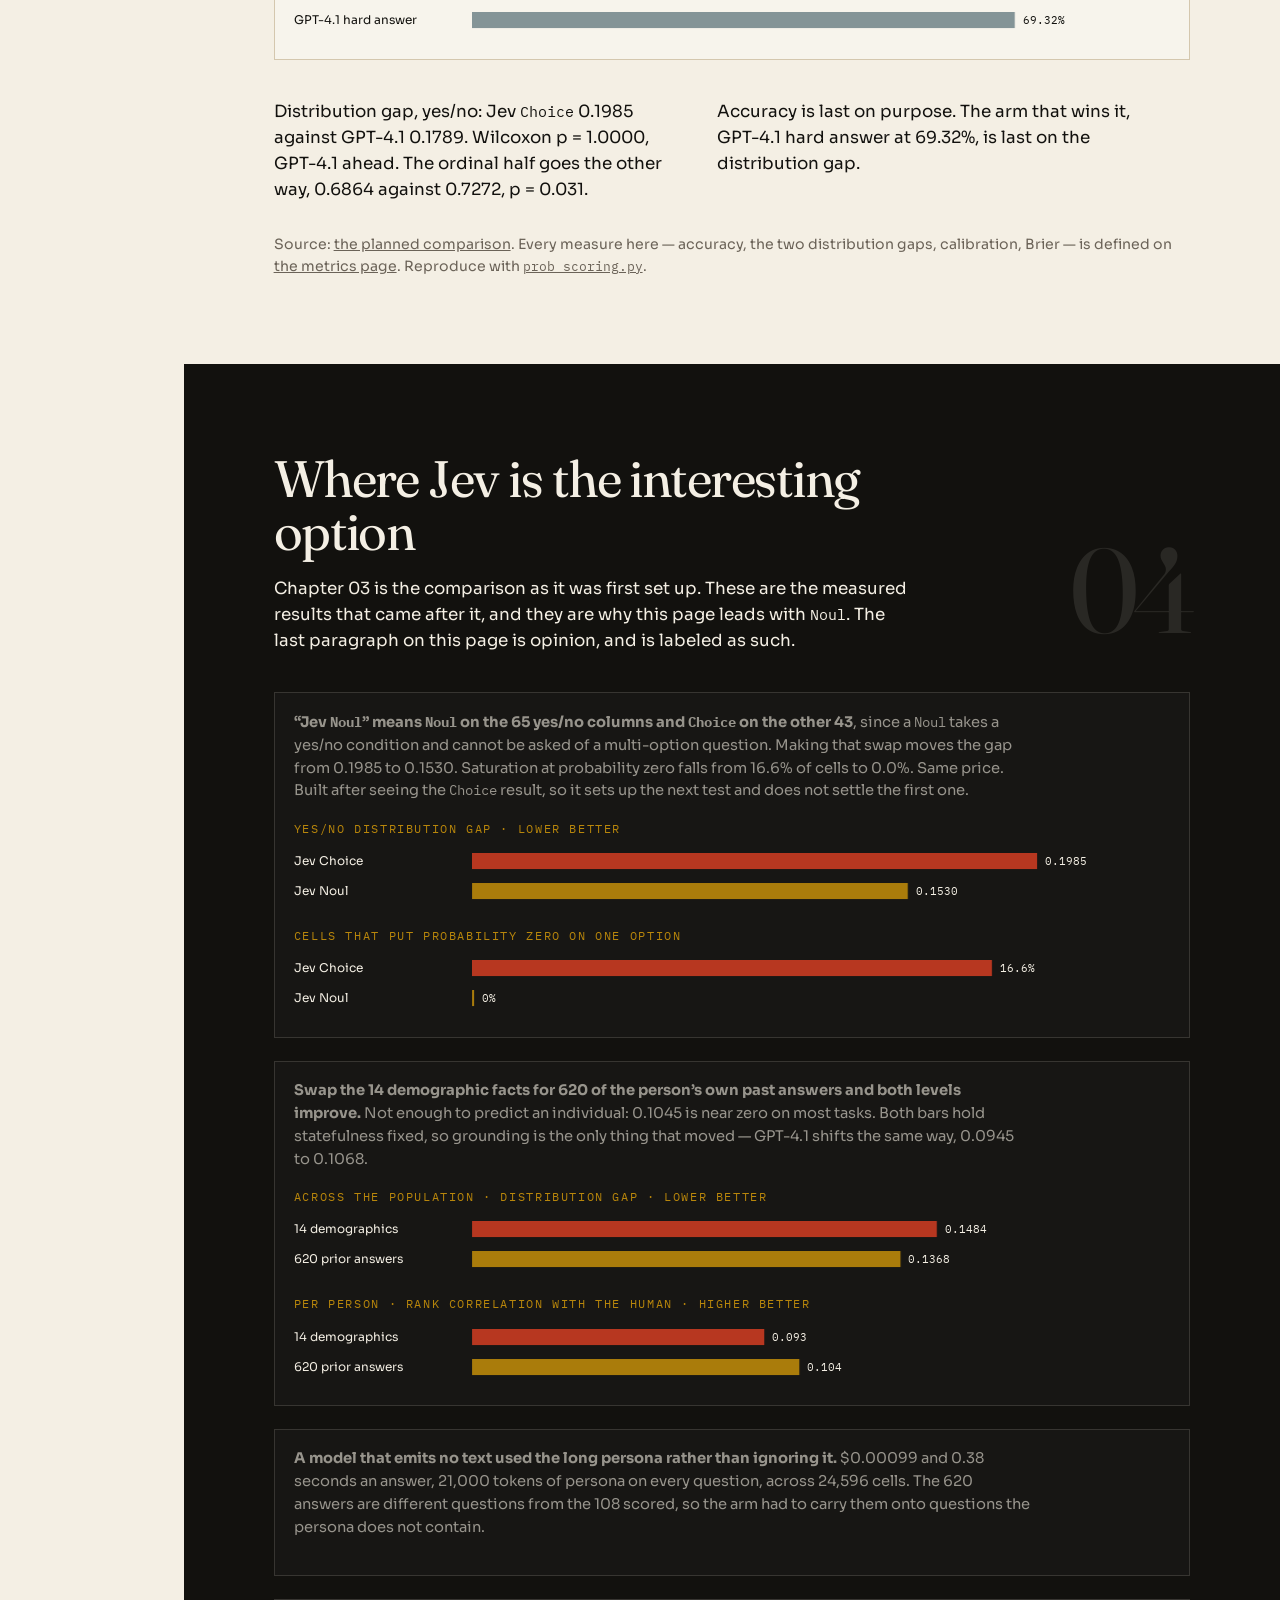
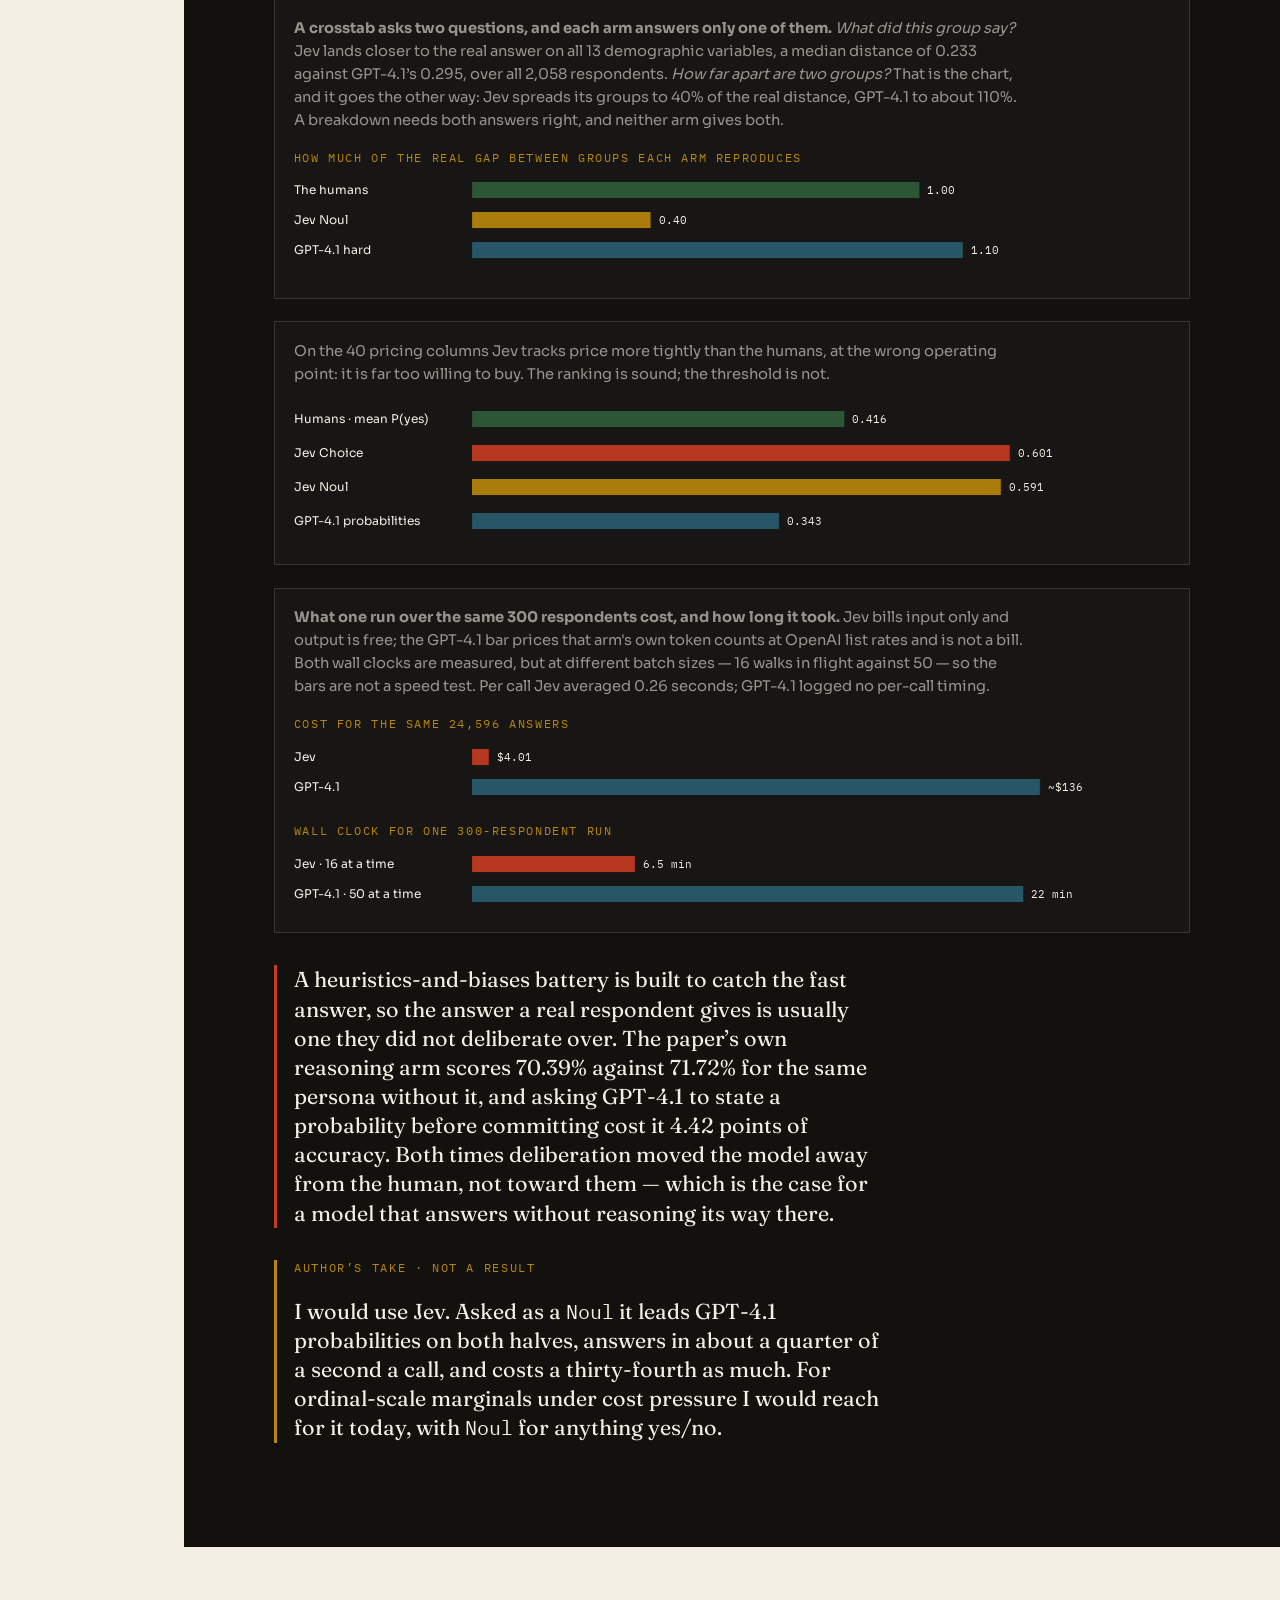
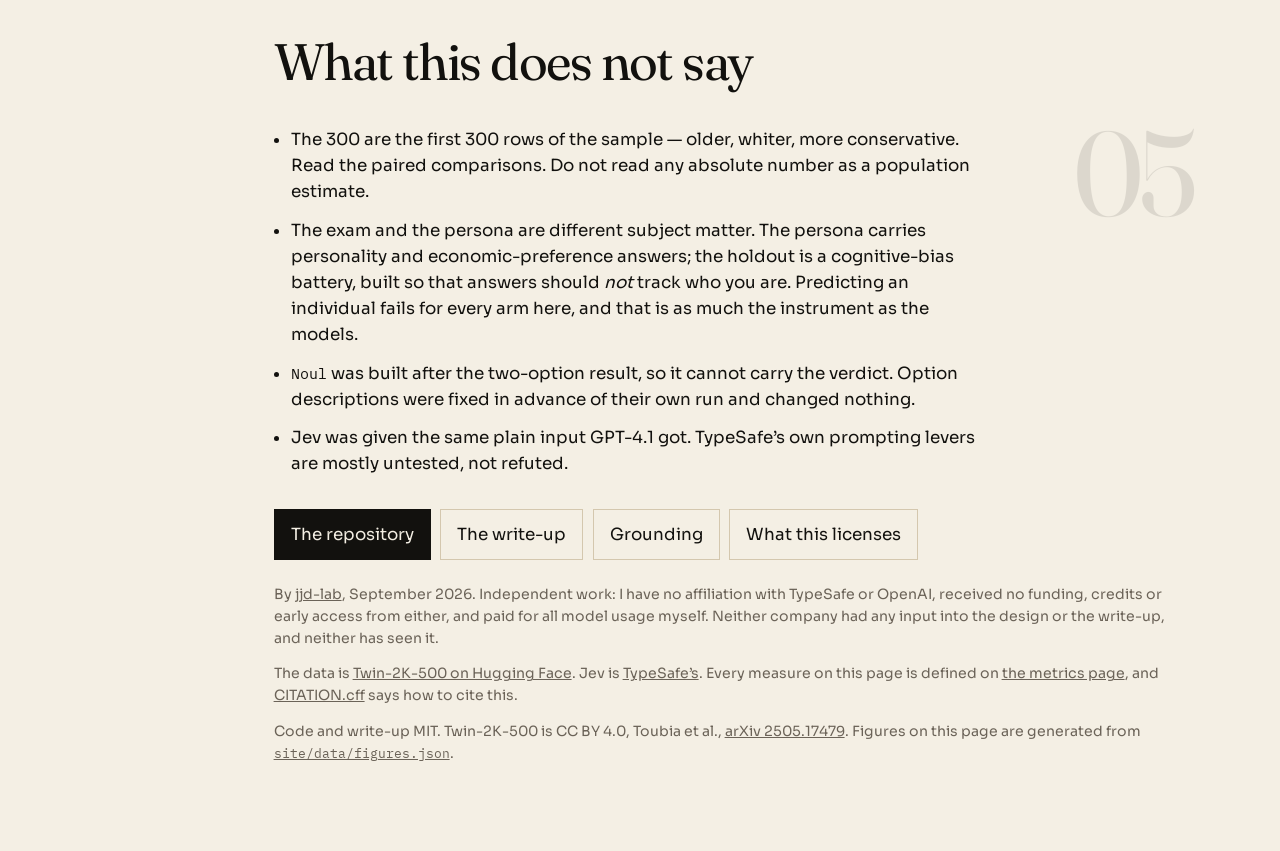
==== commit 924989aa: "Put the reasoning argument on the page, not just in the write-up The site quoted TypeSafe's "System " ====
--- a/site/index.html
+++ b/site/index.html
@@ -391,6 +391,15 @@
         <div class="chart" id="chart-economics"></div>
       </figure>
 
+      <aside class="pull">
+        A heuristics-and-biases battery is built to catch the fast answer, so the answer a real
+        respondent gives is usually one they did not deliberate over. The paper’s own reasoning arm
+        scores 70.39% against <span data-fig="constants.paper_twin_pct">71.72</span>% for the same
+        persona without it, and asking GPT-4.1 to state a probability before committing cost it 4.42
+        points of accuracy. Both times deliberation moved the model away from the human, not toward
+        them — which is the case for a model that answers without reasoning its way there.
+      </aside>
+
       <blockquote class="opinion">
         <p class="bench-kicker">Author’s take · not a result</p>
         <p>
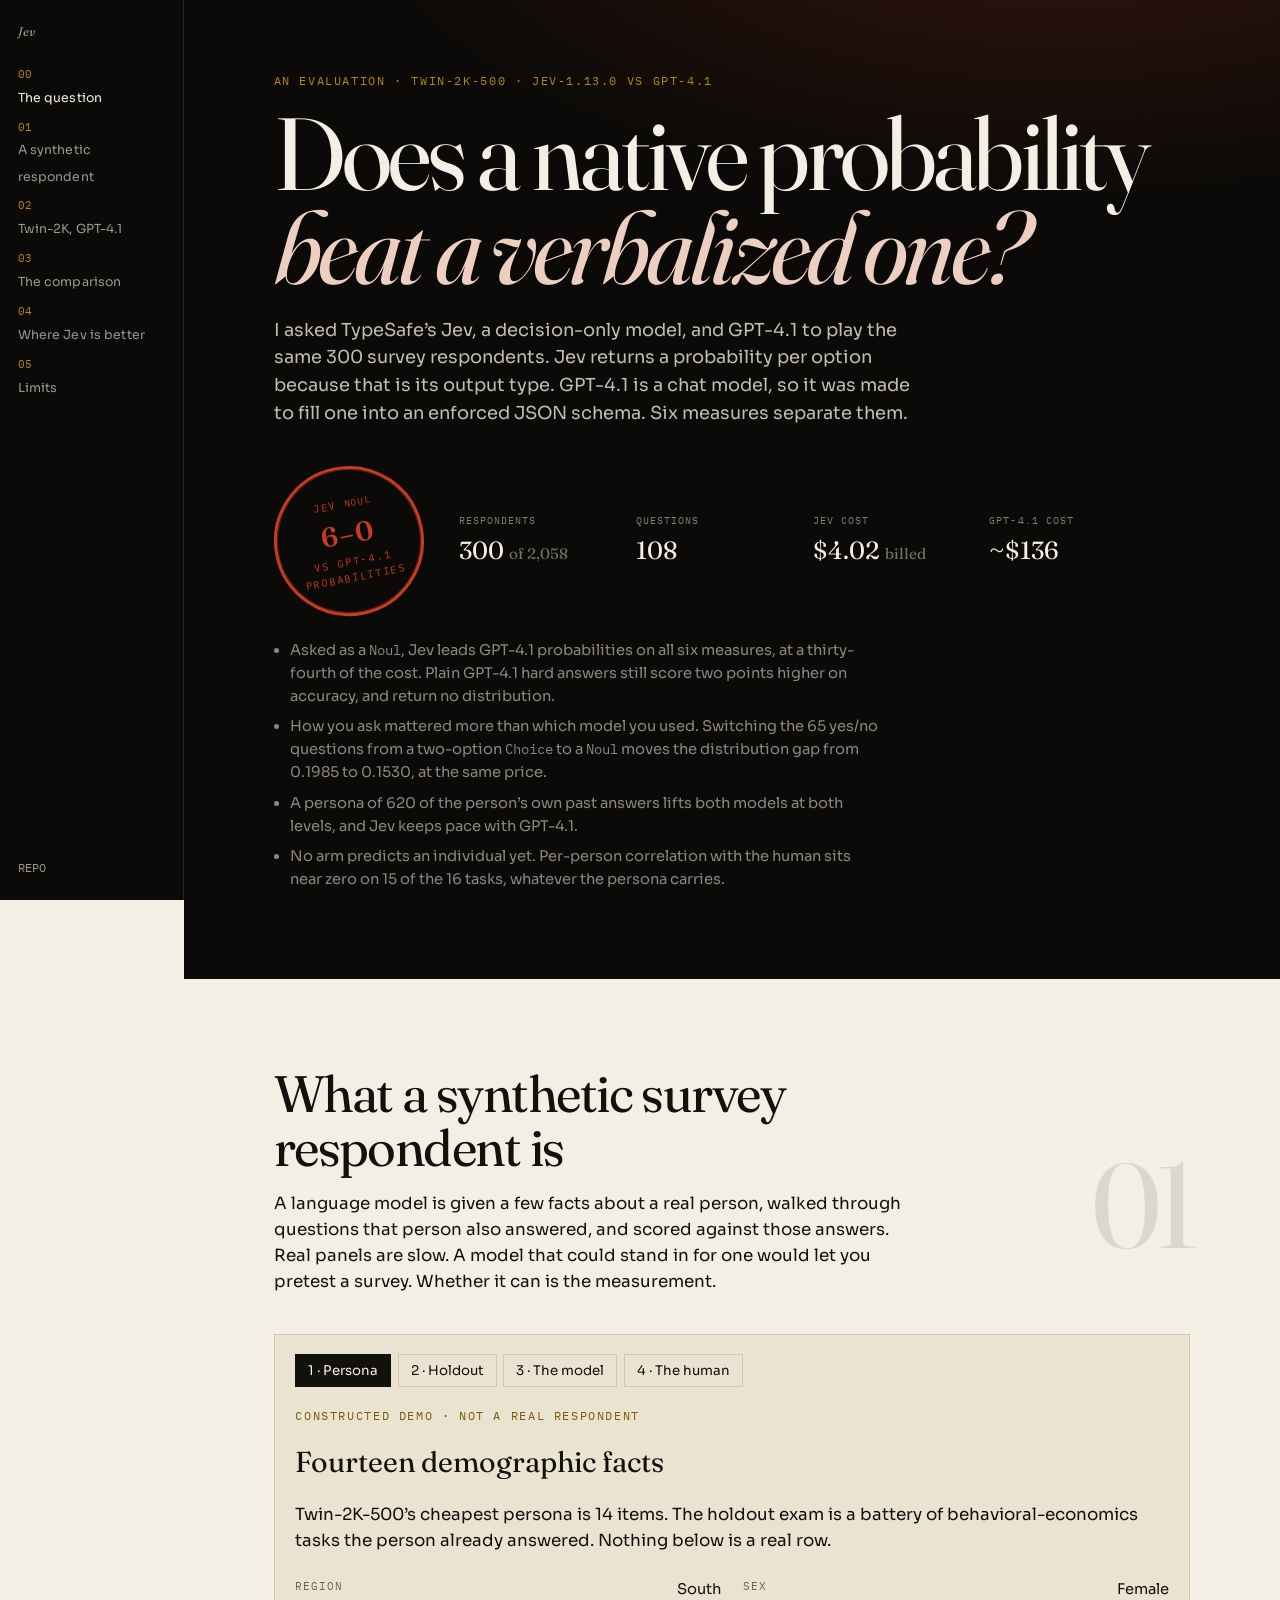
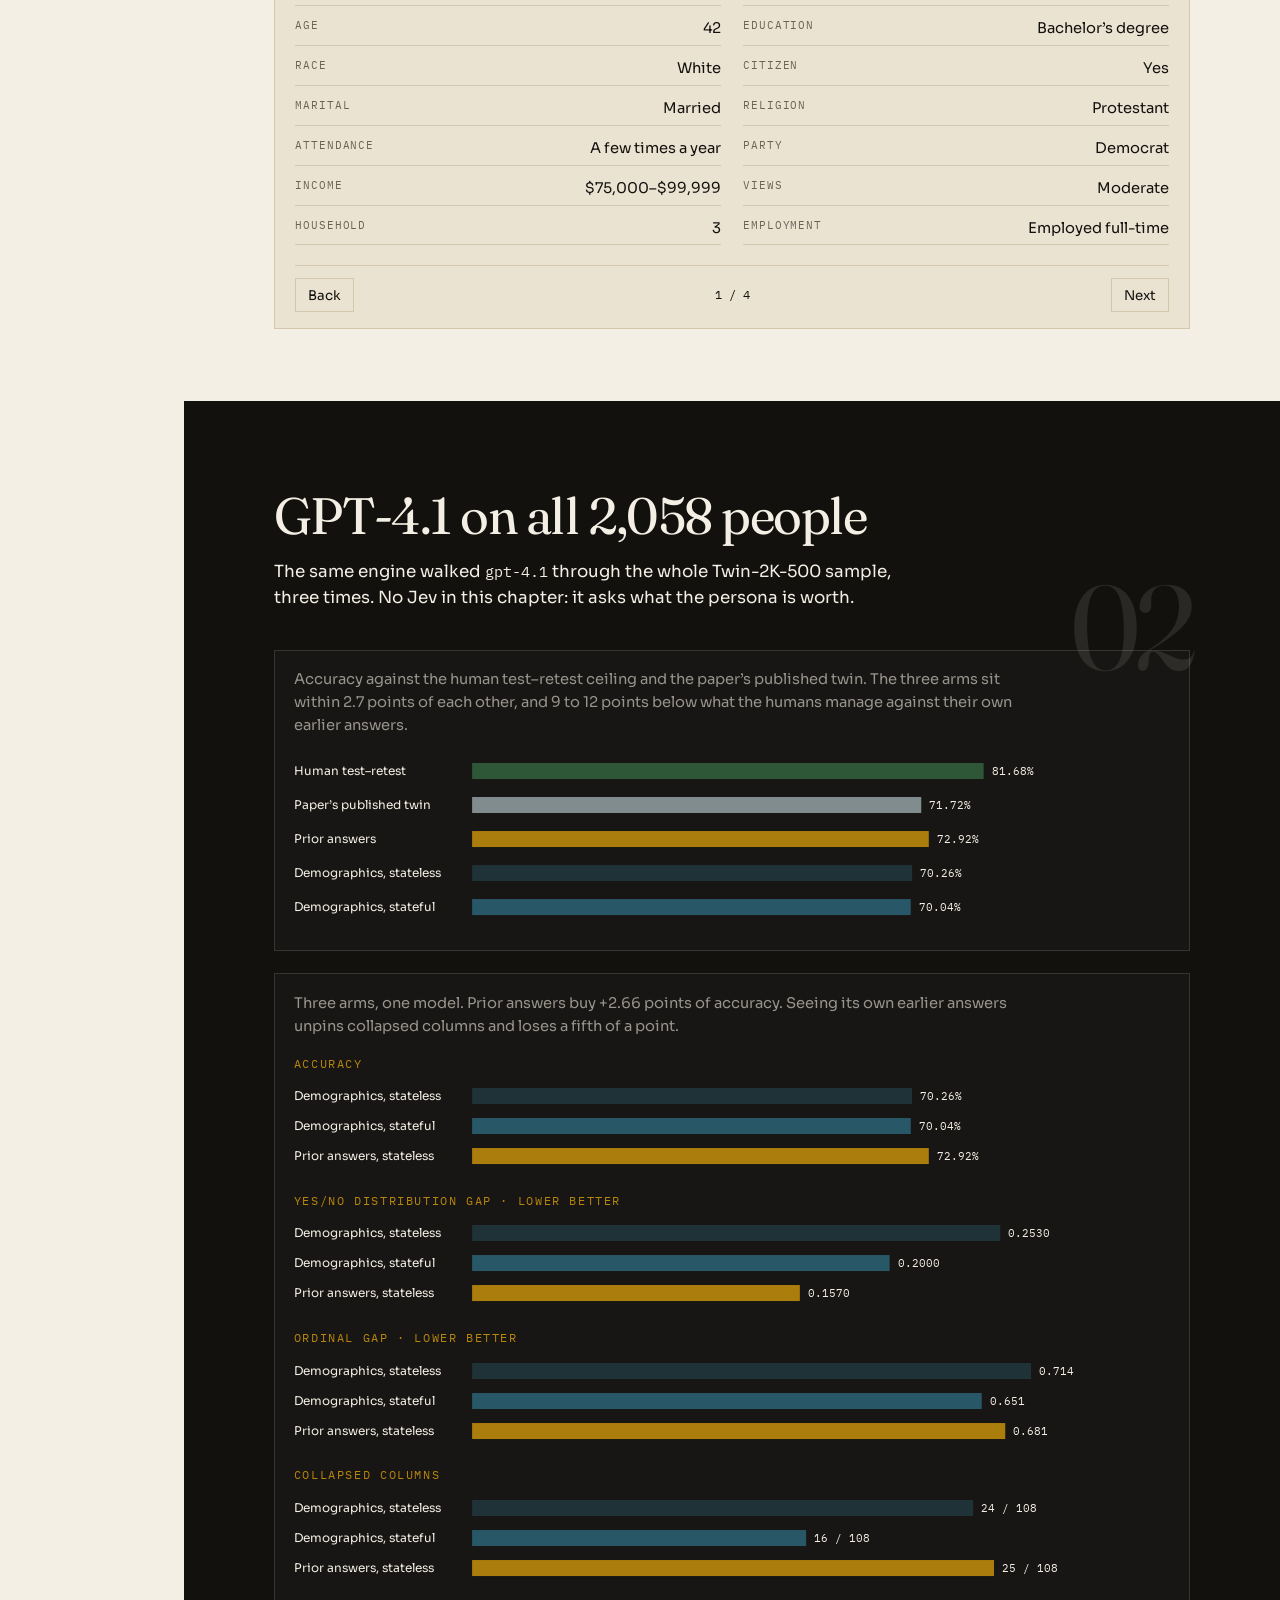
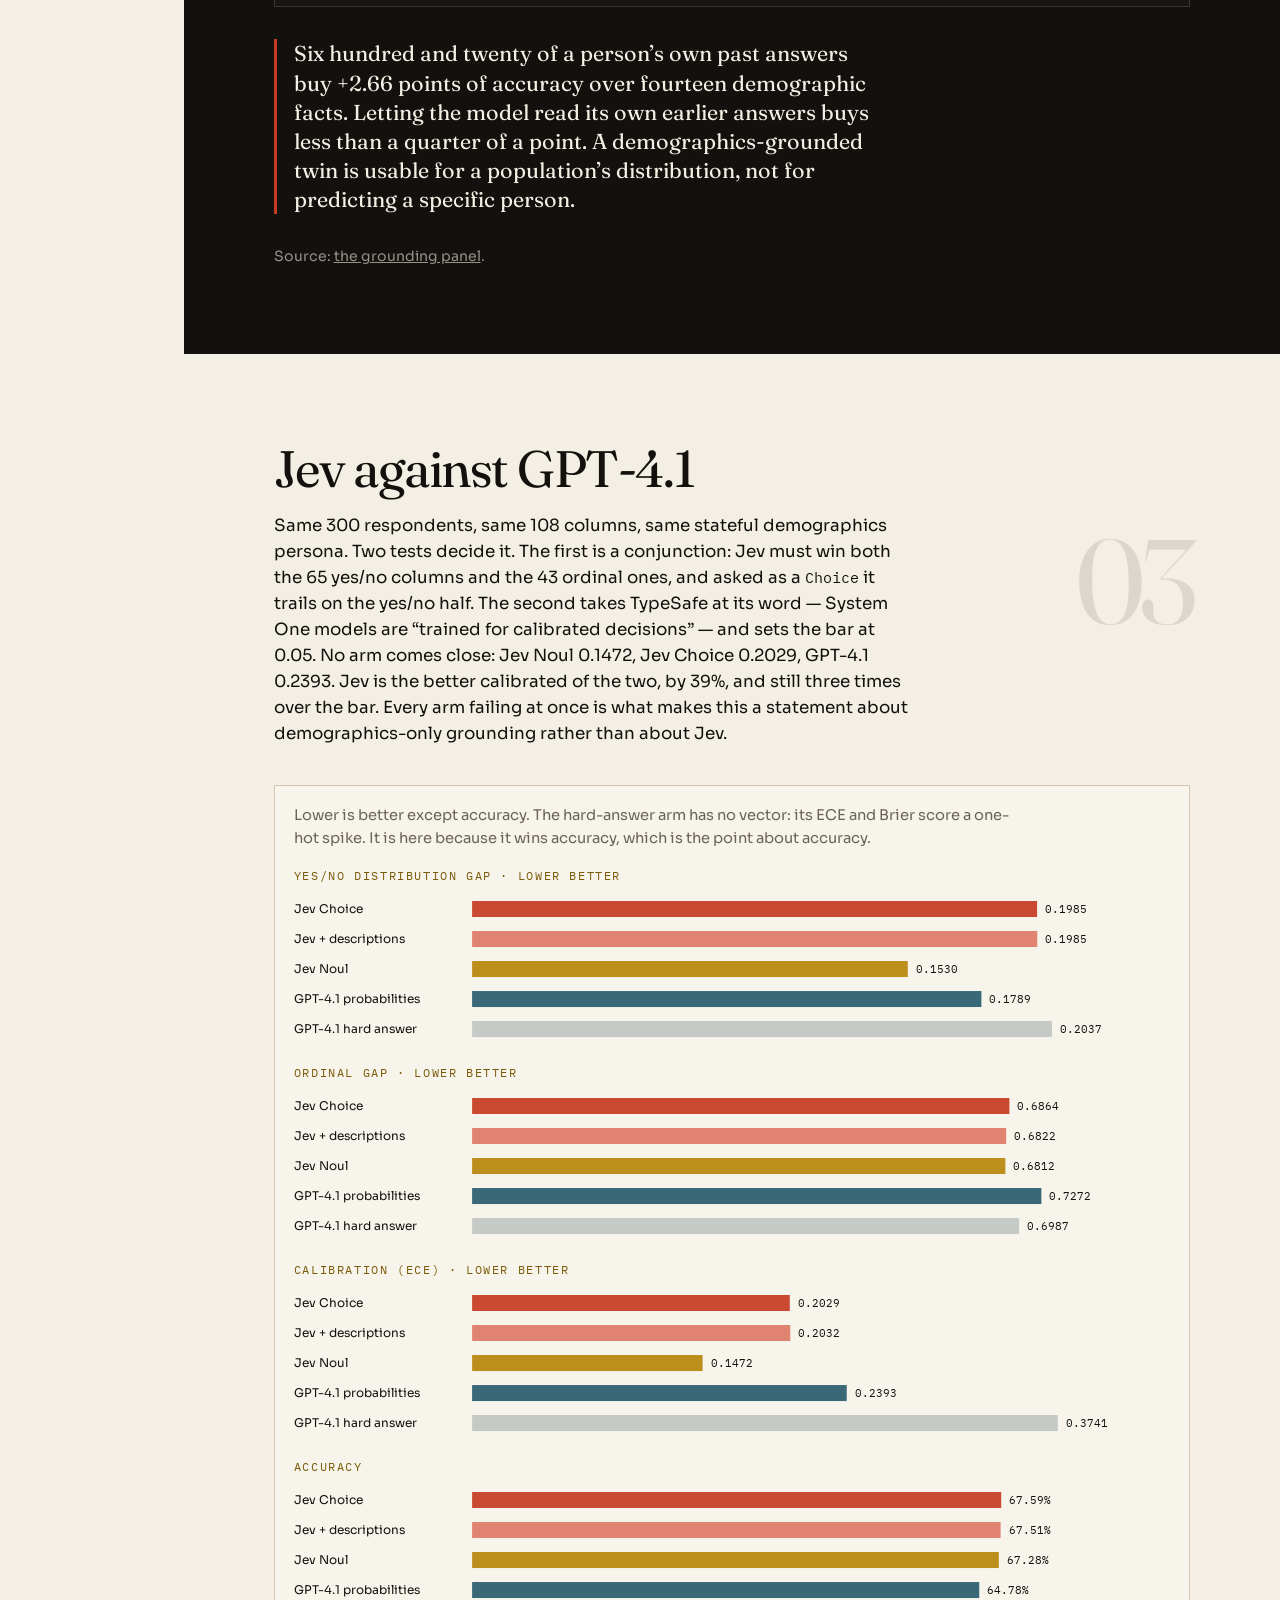
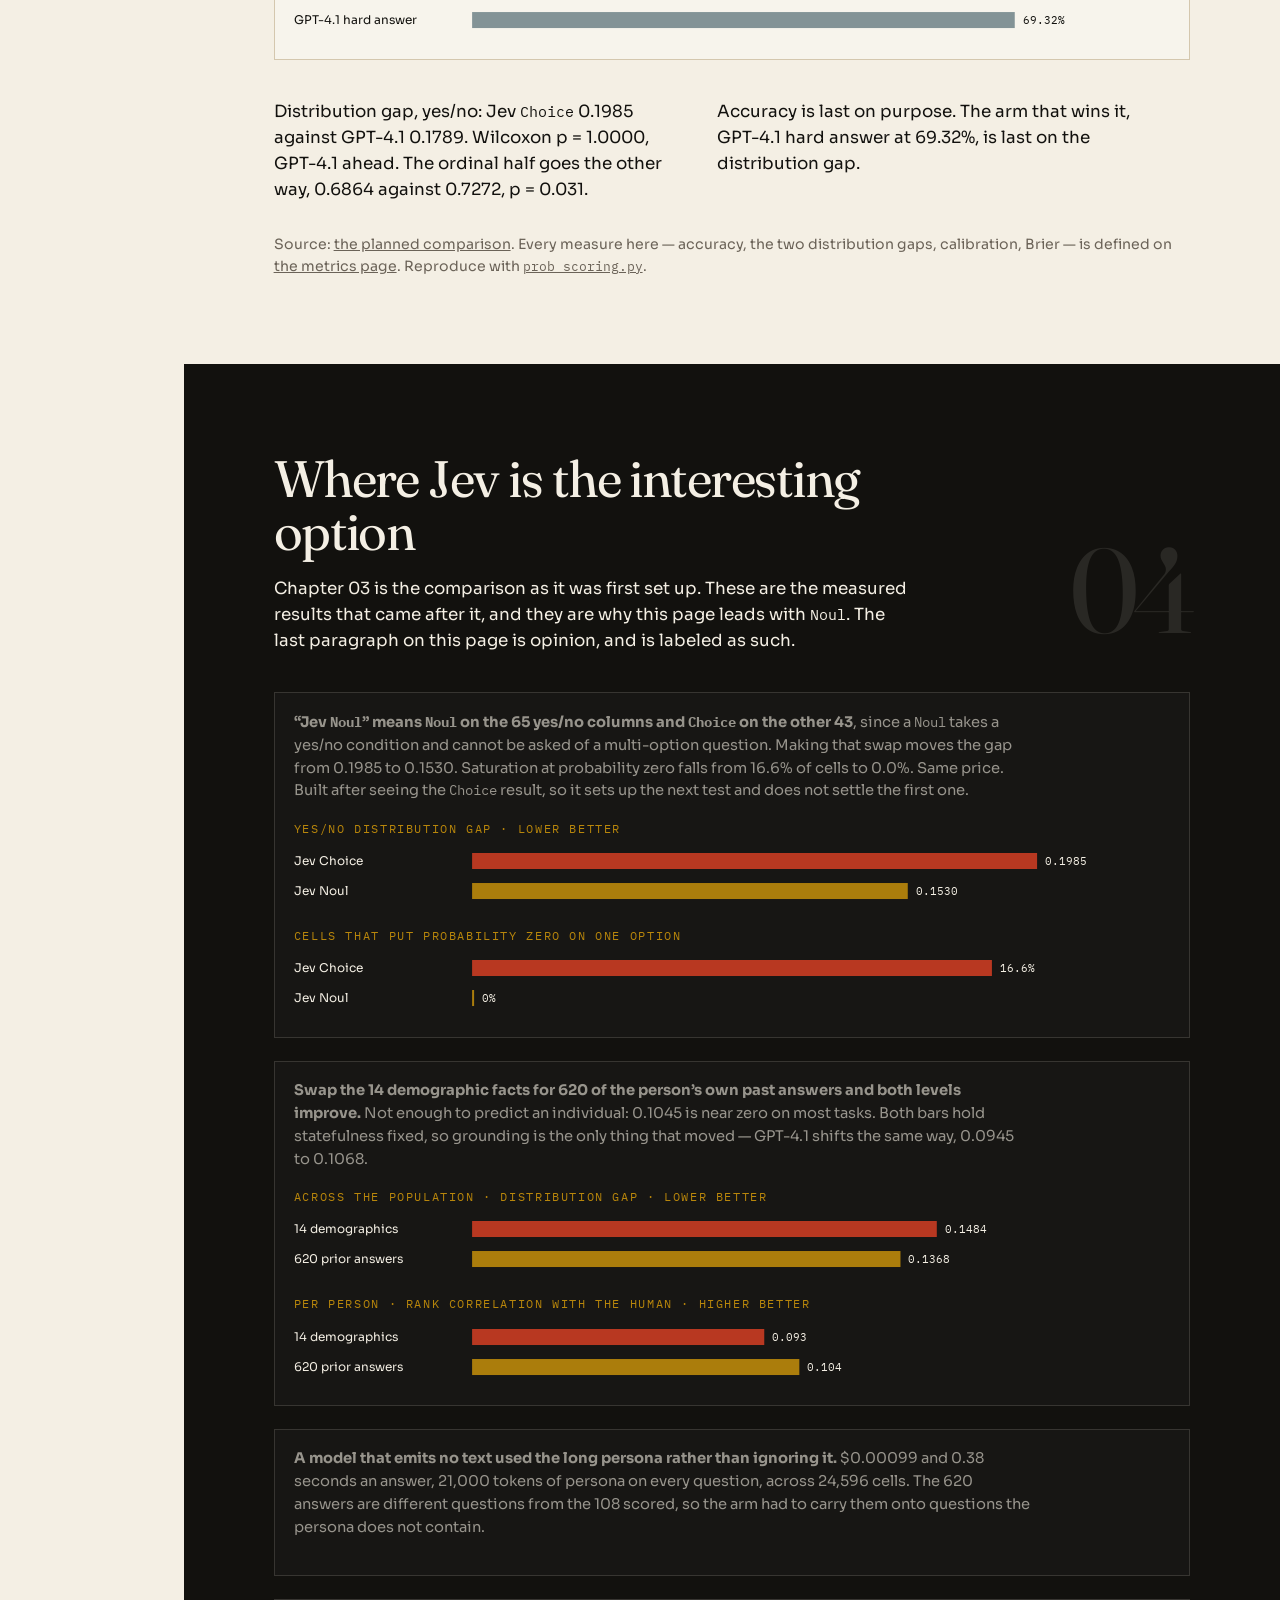
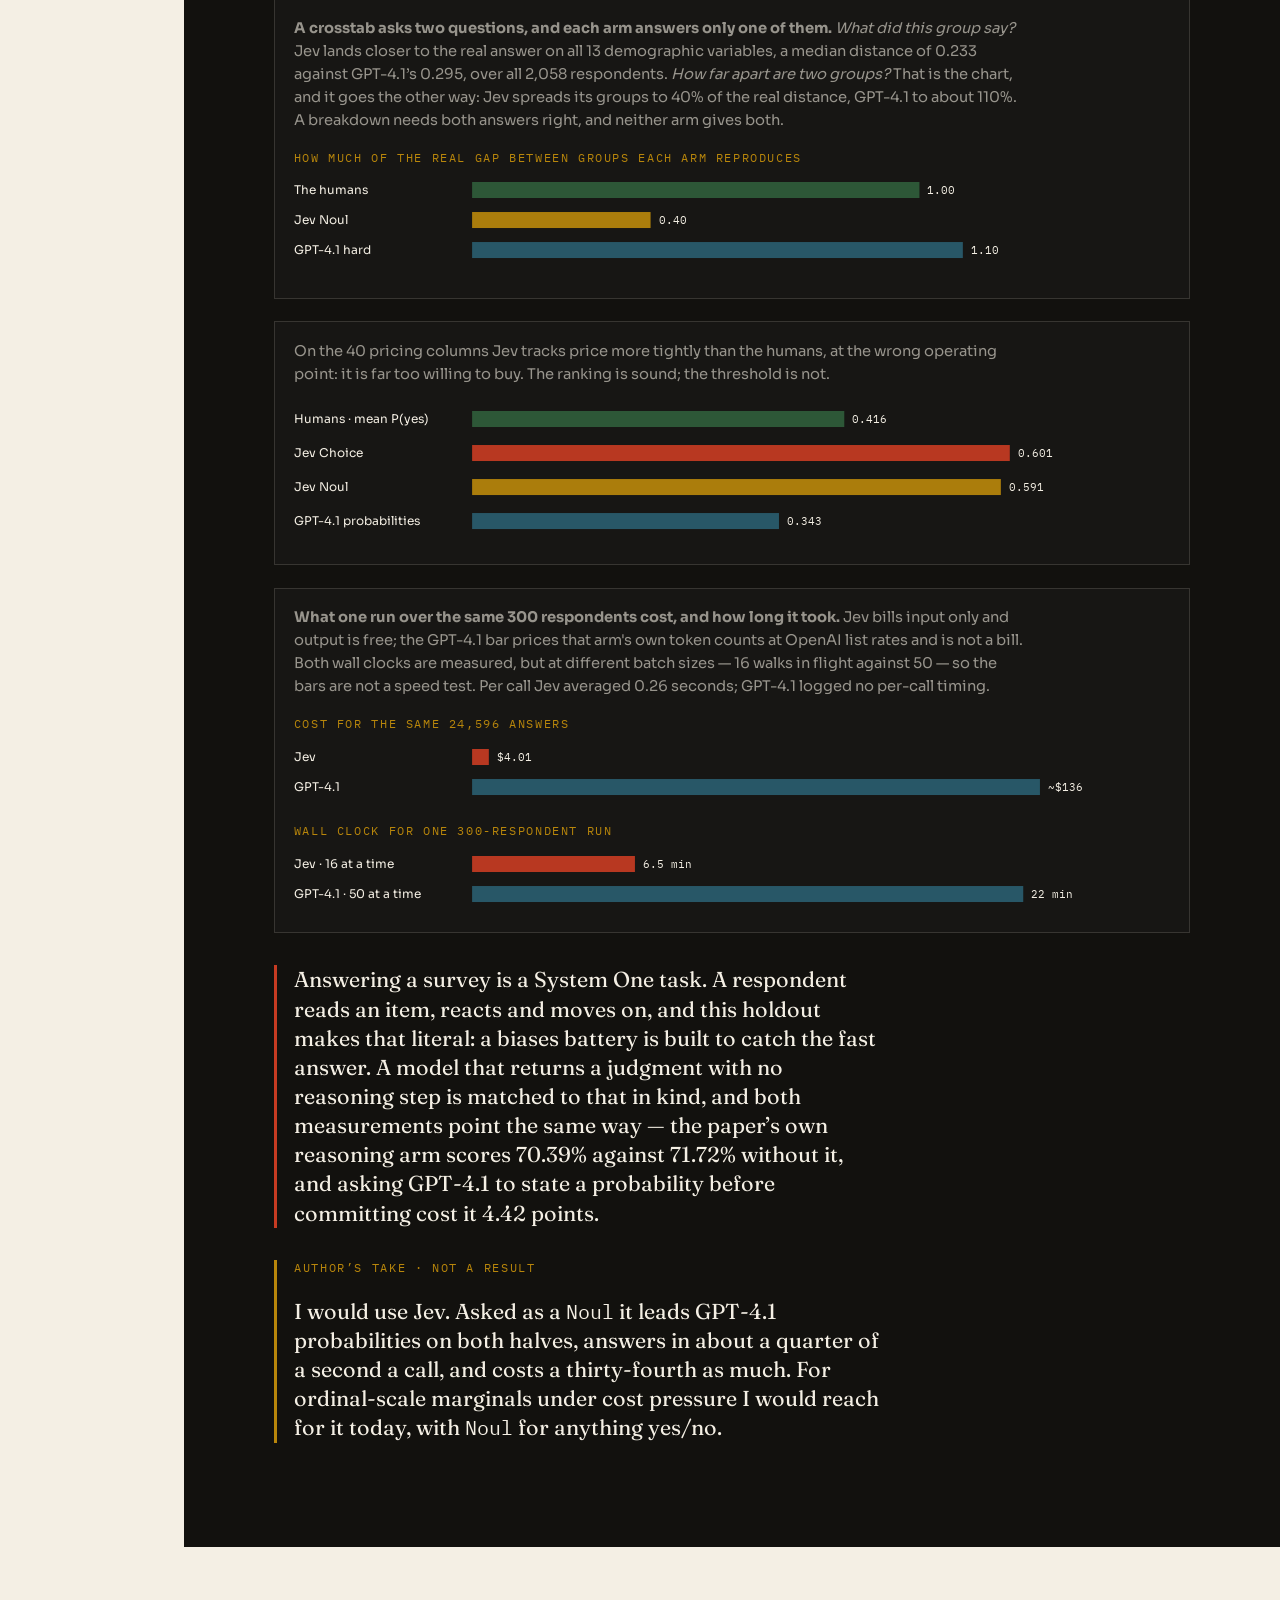
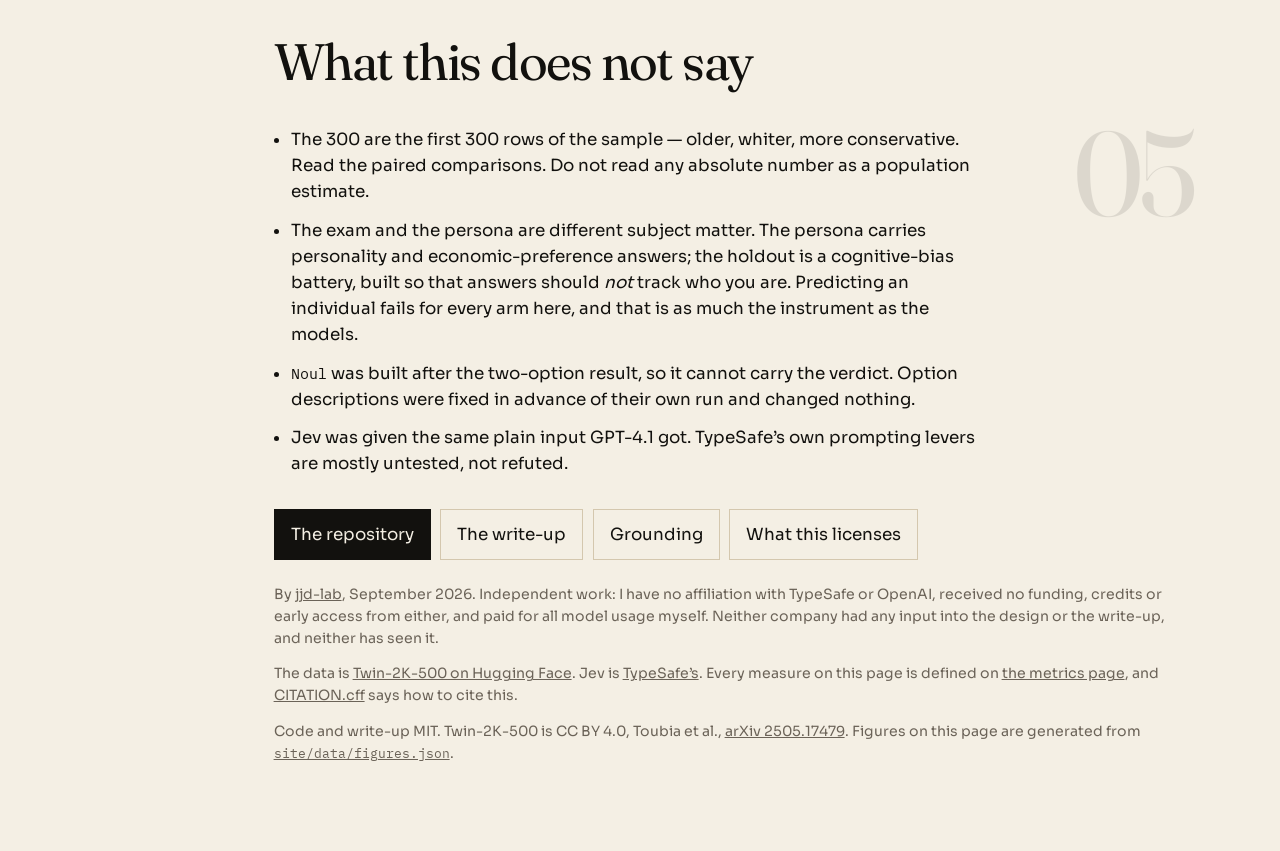
==== commit f5c46d1a: "Make the System One point the affirmative one it is The section argued defensively -- reasoning may " ====
--- a/site/index.html
+++ b/site/index.html
@@ -392,12 +392,12 @@
       </figure>
 
       <aside class="pull">
-        A heuristics-and-biases battery is built to catch the fast answer, so the answer a real
-        respondent gives is usually one they did not deliberate over. The paper’s own reasoning arm
-        scores 70.39% against <span data-fig="constants.paper_twin_pct">71.72</span>% for the same
-        persona without it, and asking GPT-4.1 to state a probability before committing cost it 4.42
-        points of accuracy. Both times deliberation moved the model away from the human, not toward
-        them — which is the case for a model that answers without reasoning its way there.
+        Answering a survey is a System One task. A respondent reads an item, reacts and moves on,
+        and this holdout makes that literal: a biases battery is built to catch the fast answer. A
+        model that returns a judgment with no reasoning step is matched to that in kind, and both
+        measurements point the same way — the paper’s own reasoning arm scores 70.39% against
+        <span data-fig="constants.paper_twin_pct">71.72</span>% without it, and asking GPT-4.1 to
+        state a probability before committing cost it 4.42 points.
       </aside>
 
       <blockquote class="opinion">
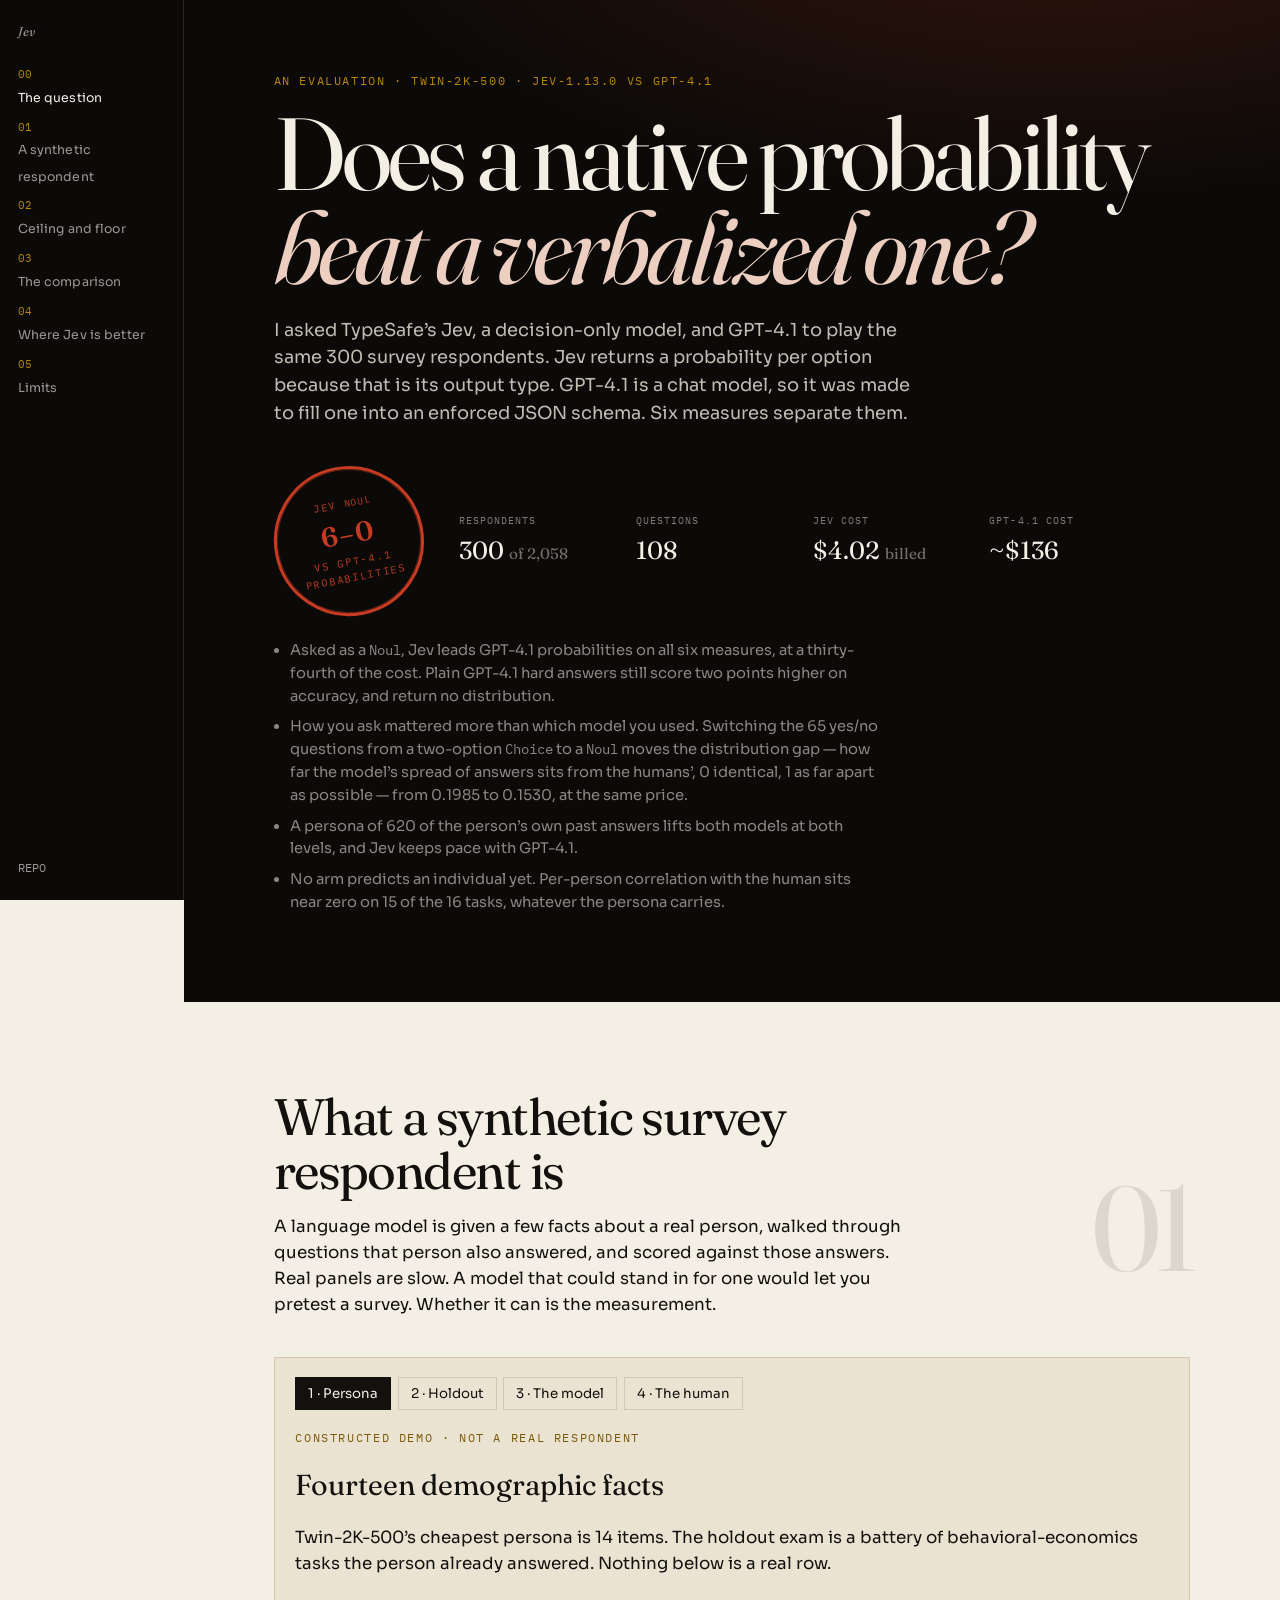
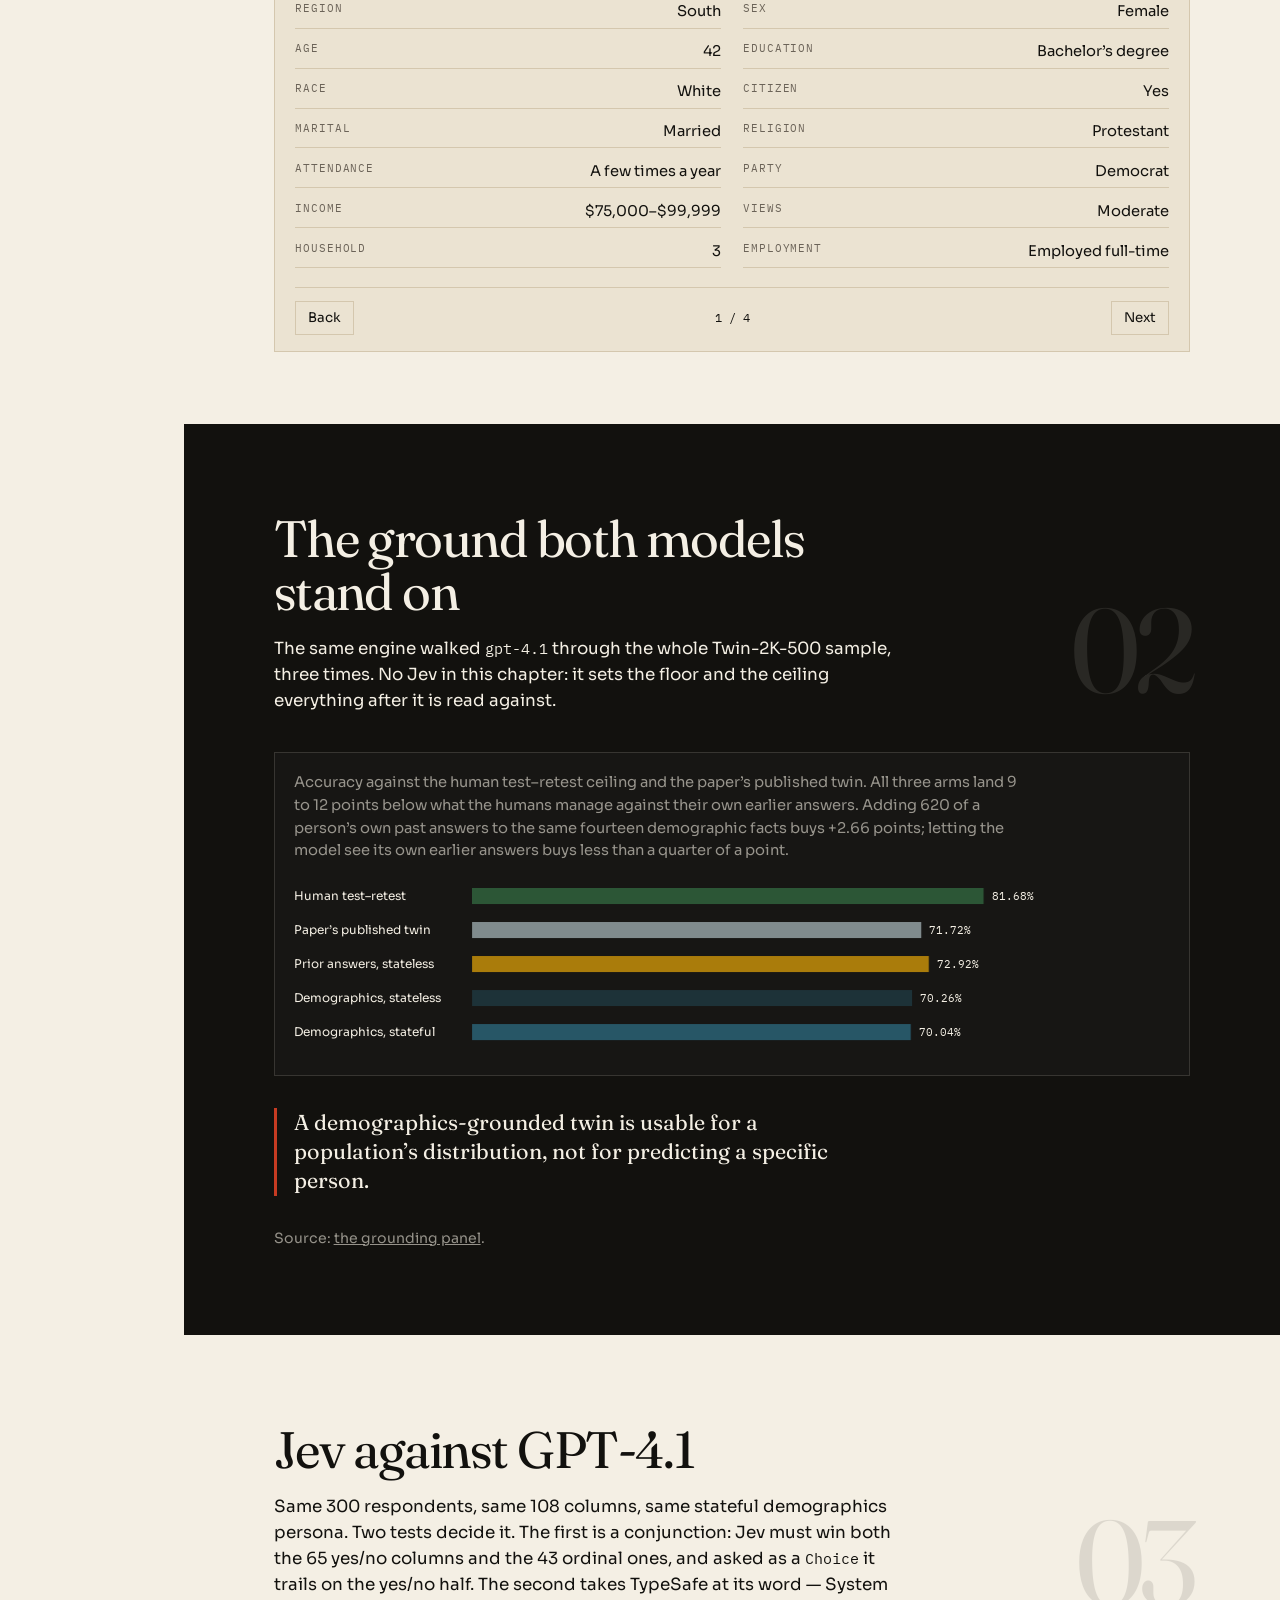
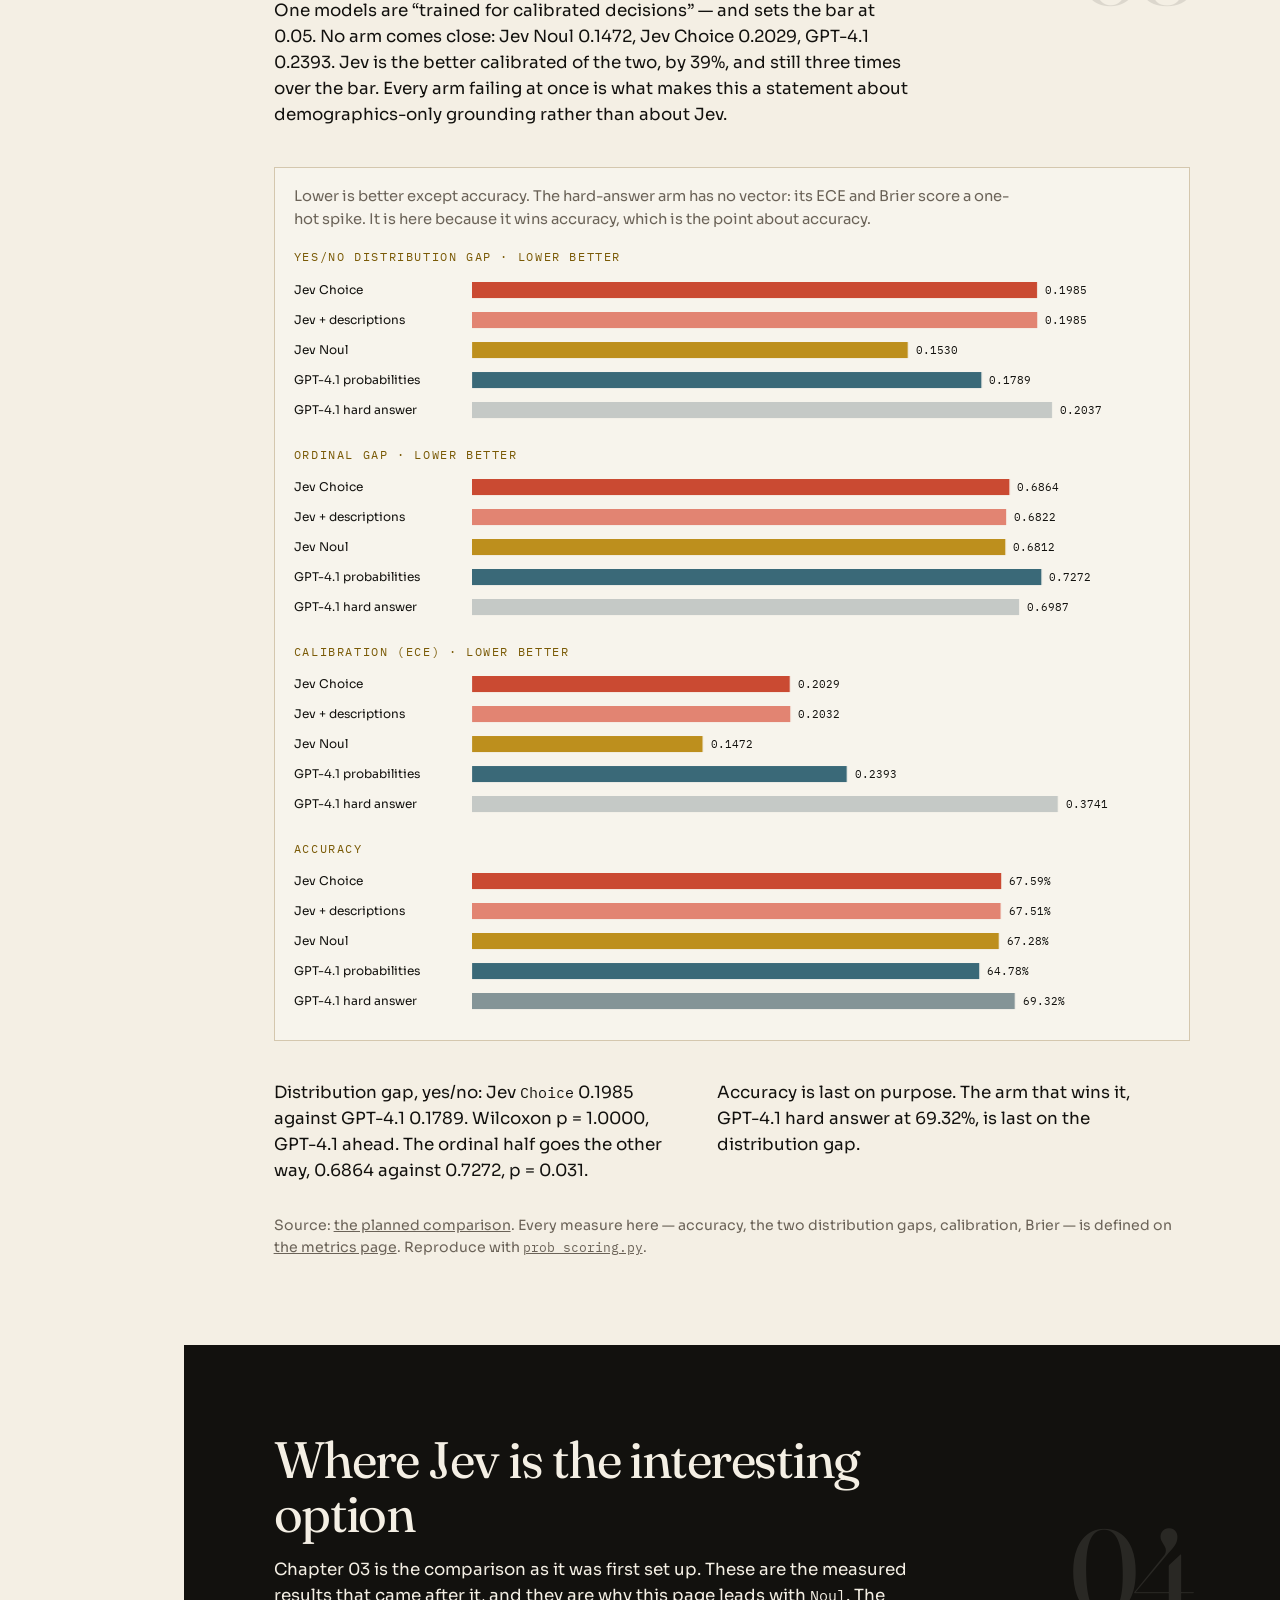
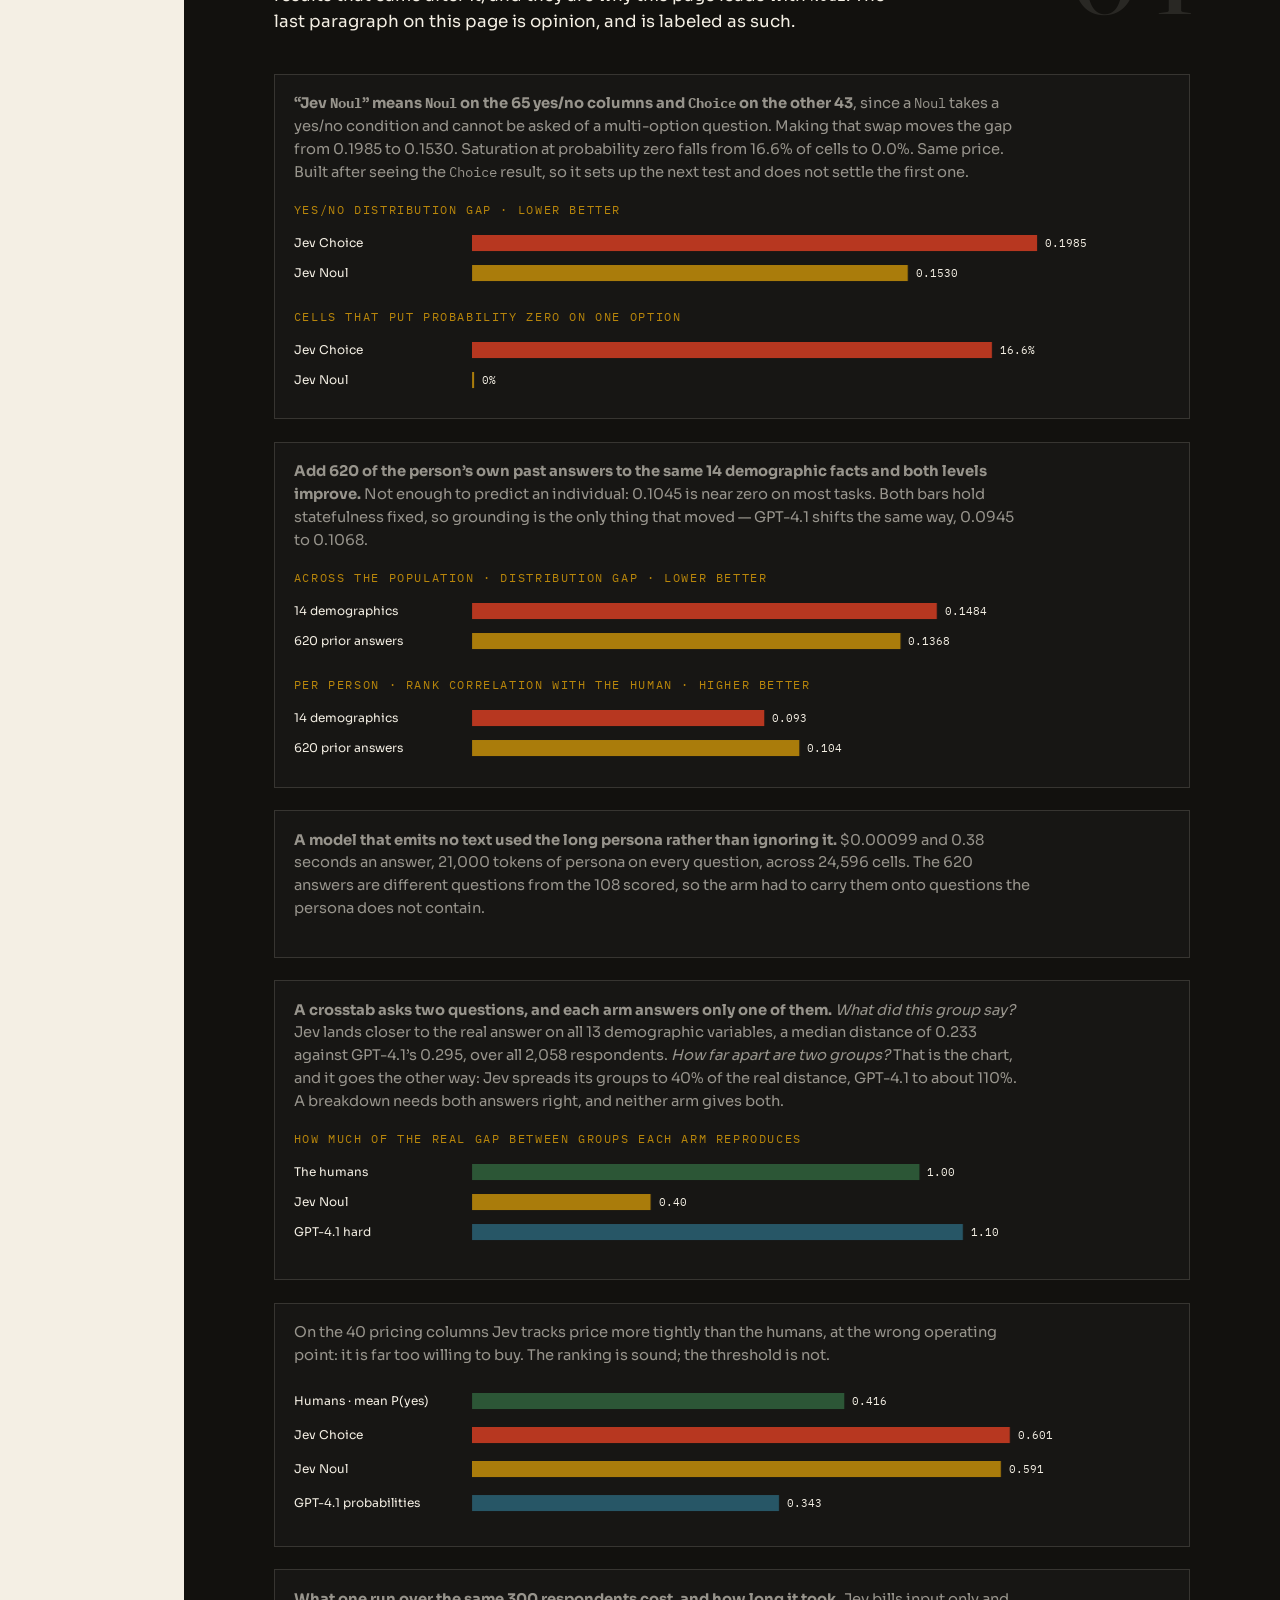
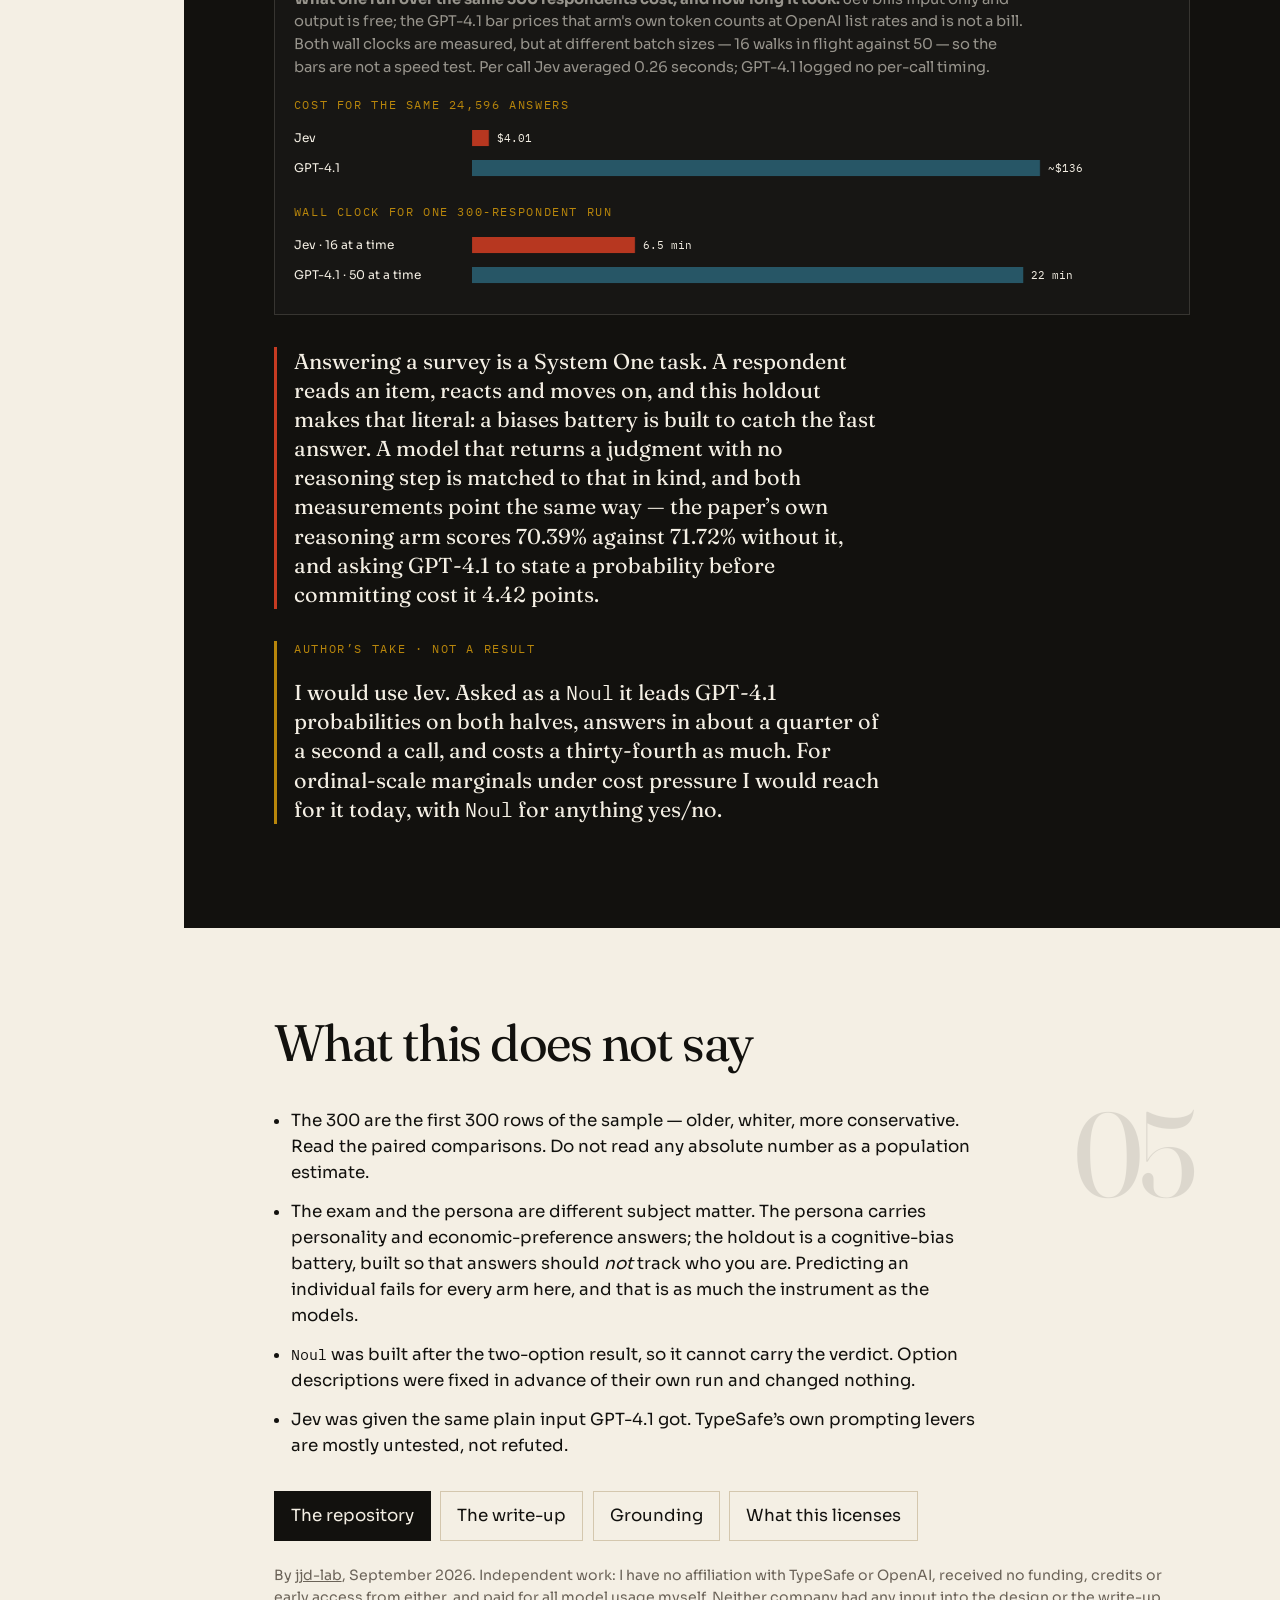
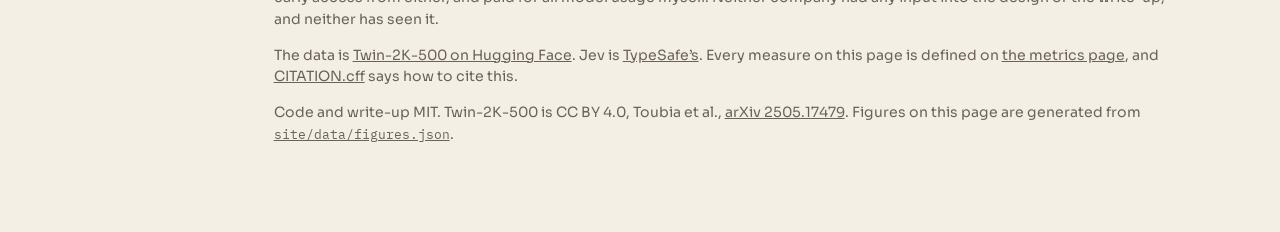
==== commit 0ae4b3ba: "Cut the GPT-4.1-only chapter down to the context it is Chapter 02 carried two figures and 17 bars fo" ====
--- a/site/index.html
+++ b/site/index.html
@@ -68,7 +68,7 @@
     <ol>
       <li><a href="#hero" data-section="hero"><span>00</span> The question</a></li>
       <li><a href="#concept" data-section="concept"><span>01</span> A synthetic respondent</a></li>
-      <li><a href="#panel" data-section="panel"><span>02</span> Twin-2K, GPT-4.1</a></li>
+      <li><a href="#panel" data-section="panel"><span>02</span> Ceiling and floor</a></li>
       <li><a href="#verdict" data-section="verdict"><span>03</span> The comparison</a></li>
       <li><a href="#promising" data-section="promising"><span>04</span> Where Jev is better</a></li>
       <li><a href="#limits" data-section="limits"><span>05</span> Limits</a></li>
@@ -112,7 +112,8 @@
             accuracy, and return no distribution.</li>
           <li>How you ask mattered more than which model you used. Switching the 65 yes/no
             questions from a two-option <code>Choice</code> to a <code>Noul</code> moves the
-            distribution gap from <span data-fig="noul.choice_soft_nominal">0.1985</span> to <span data-fig="noul.noul_soft_nominal">0.1530</span>, at the same price.</li>
+            distribution gap — how far the model’s spread of answers sits from the humans’, 0
+            identical, 1 as far apart as possible — from <span data-fig="noul.choice_soft_nominal">0.1985</span> to <span data-fig="noul.noul_soft_nominal">0.1530</span>, at the same price.</li>
           <li>A persona of 620 of the person’s own past answers lifts both models at both levels,
             and Jev keeps pace with GPT-4.1.</li>
           <li>No arm predicts an individual yet. Per-person correlation with the human sits near
@@ -229,35 +230,28 @@
     <section class="chapter ink" id="panel">
       <header class="chapter-head">
         <p class="chapter-no">02</p>
-        <h2>GPT-4.1 on all 2,058 people</h2>
+        <h2>The ground both models stand on</h2>
         <p>
           The same engine walked <code>gpt-4.1</code> through the whole Twin-2K-500 sample, three
-          times. No Jev in this chapter: it asks what the persona is worth.
+          times. No Jev in this chapter: it sets the floor and the ceiling everything after it is
+          read against.
         </p>
       </header>
 
       <figure class="frame">
         <figcaption>
-          Accuracy against the human test–retest ceiling and the paper’s published twin. The three
-          arms sit within 2.7 points of each other, and 9 to 12 points below what the humans manage
-          against their own earlier answers.
+          Accuracy against the human test–retest ceiling and the paper’s published twin. All three
+          arms land 9 to 12 points below what the humans manage against their own earlier answers.
+          Adding 620 of a person’s own past answers to the same fourteen demographic facts buys
+          +2.66 points; letting the model see its own earlier answers buys less than a quarter of
+          a point.
         </figcaption>
         <div class="chart" id="chart-floors"></div>
       </figure>
 
-      <figure class="frame">
-        <figcaption>
-          Three arms, one model. Prior answers buy +2.66 points of accuracy. Seeing its own
-          earlier answers unpins collapsed columns and loses a fifth of a point.
-        </figcaption>
-        <div class="chart" id="chart-panel"></div>
-      </figure>
-
       <aside class="pull">
-        Six hundred and twenty of a person’s own past answers buy +2.66 points of accuracy over
-        fourteen demographic facts. Letting the model read its own earlier answers buys less than a
-        quarter of a point. A demographics-grounded twin is usable for a population’s distribution,
-        not for predicting a specific person.
+        A demographics-grounded twin is usable for a population’s distribution, not for predicting
+        a specific person.
       </aside>
 
       <p class="source">
@@ -340,8 +334,8 @@
 
       <figure class="frame">
         <figcaption>
-          <strong>Swap the 14 demographic facts for 620 of the person’s own past answers and both
-          levels improve.</strong> Not enough to predict an individual: <span data-fig="grounding.prior_rho">0.1045</span> is near zero on most
+          <strong>Add 620 of the person’s own past answers to the same 14 demographic facts and
+          both levels improve.</strong> Not enough to predict an individual: <span data-fig="grounding.prior_rho">0.1045</span> is near zero on most
           tasks. Both bars hold statefulness
           fixed, so grounding is the only thing that moved — GPT-4.1 shifts the same way, 0.0945 to
           0.1068.
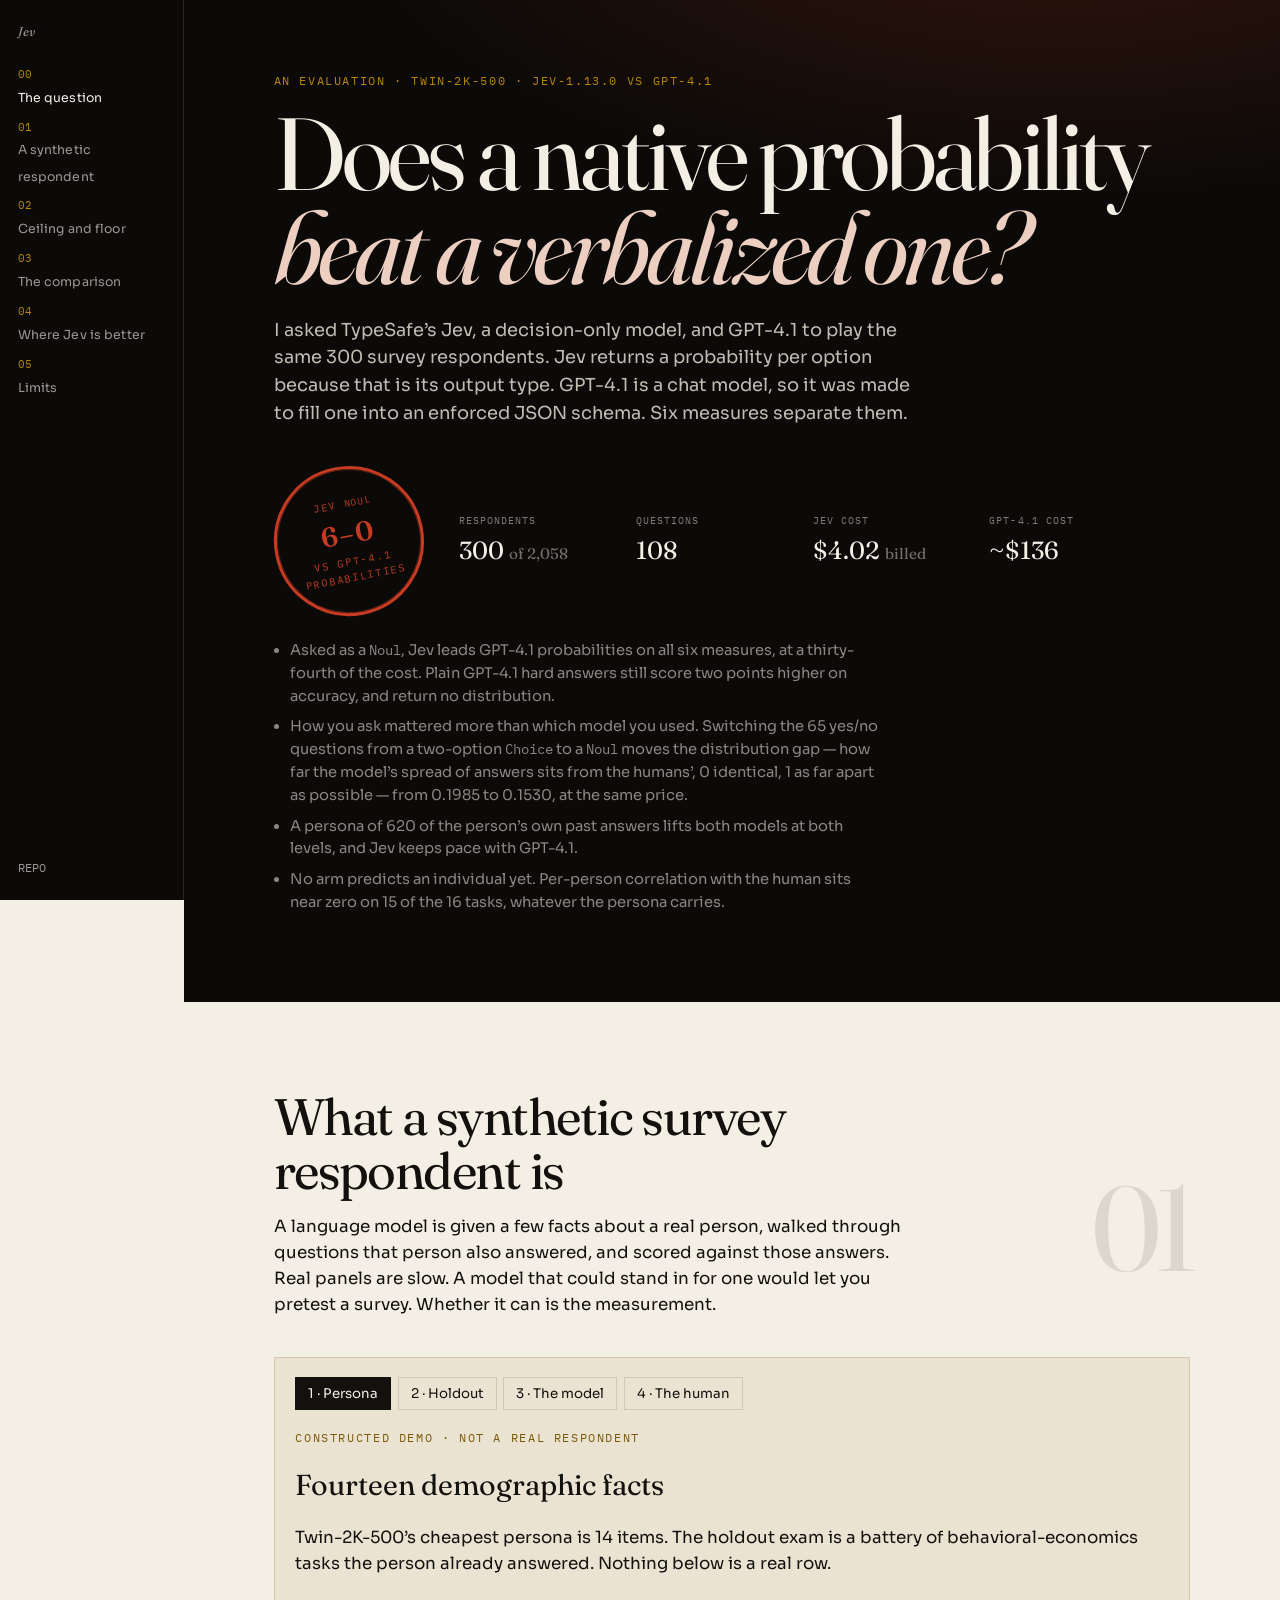
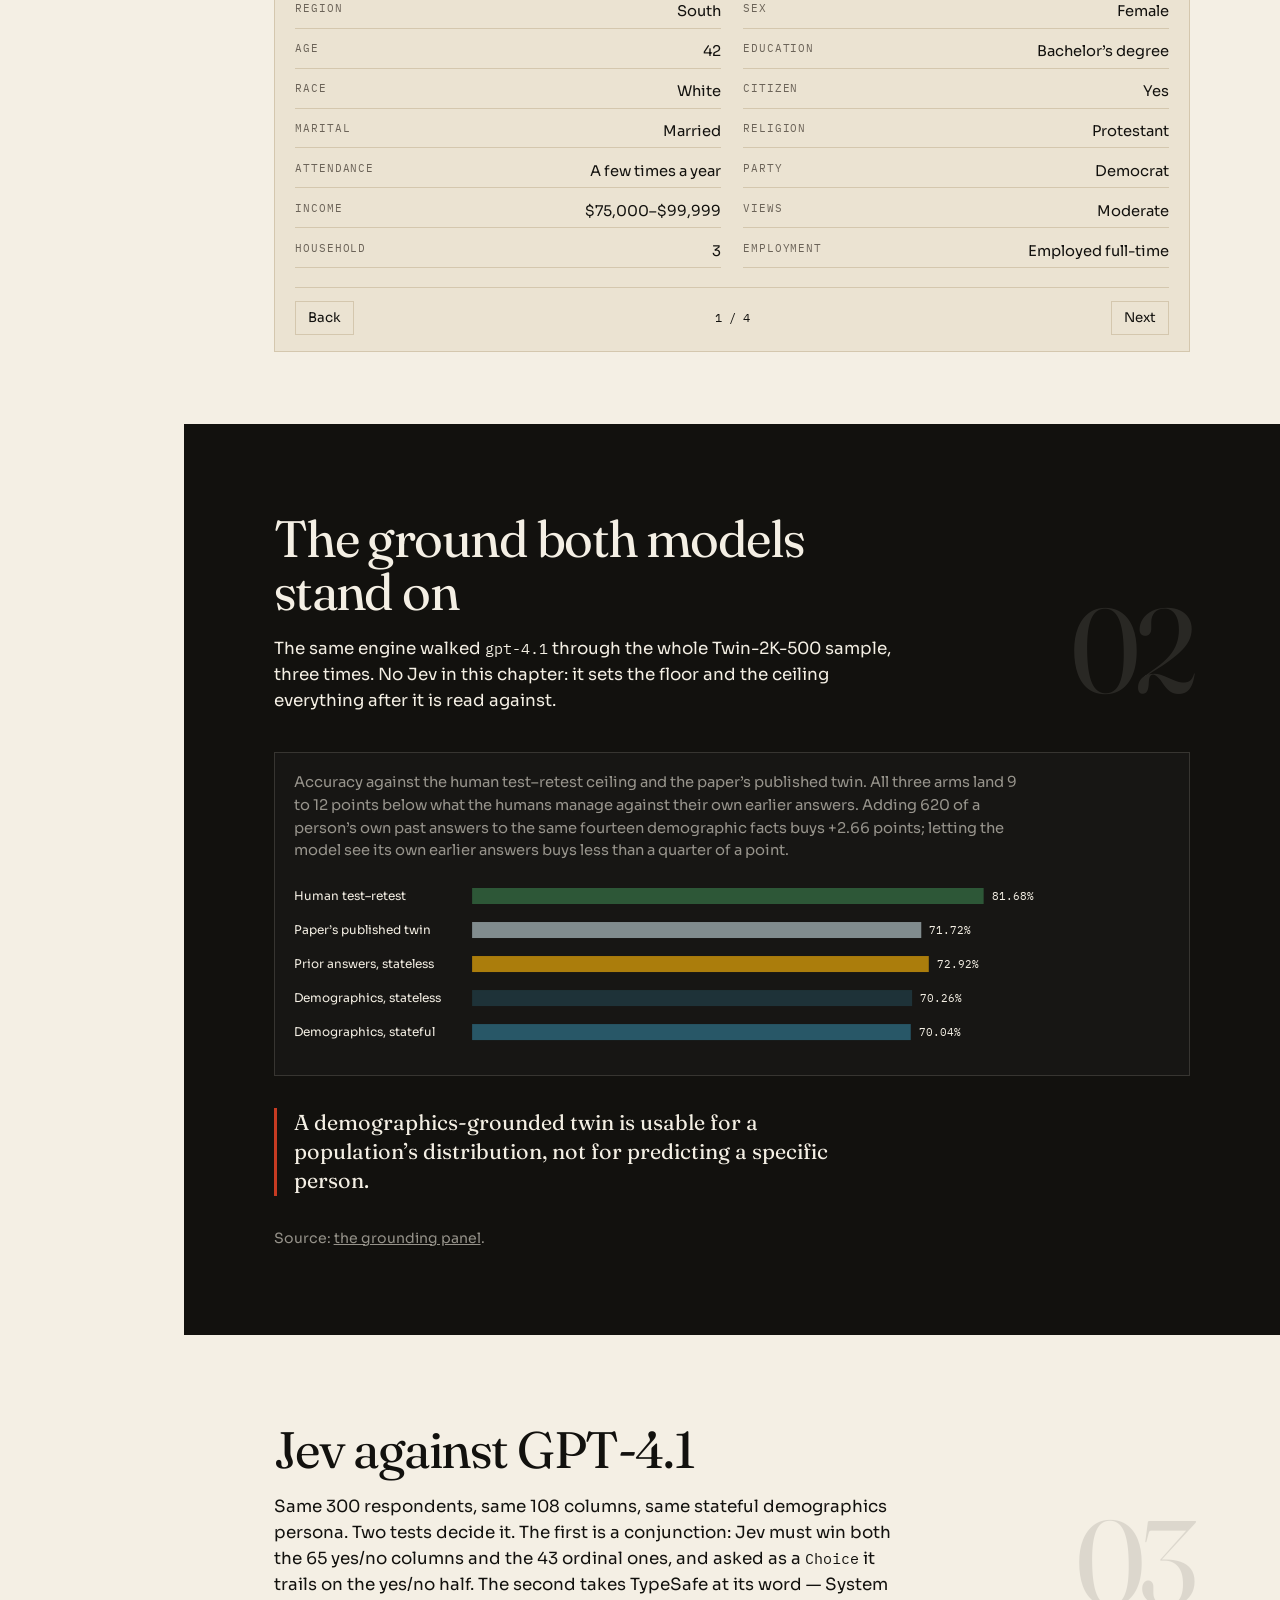
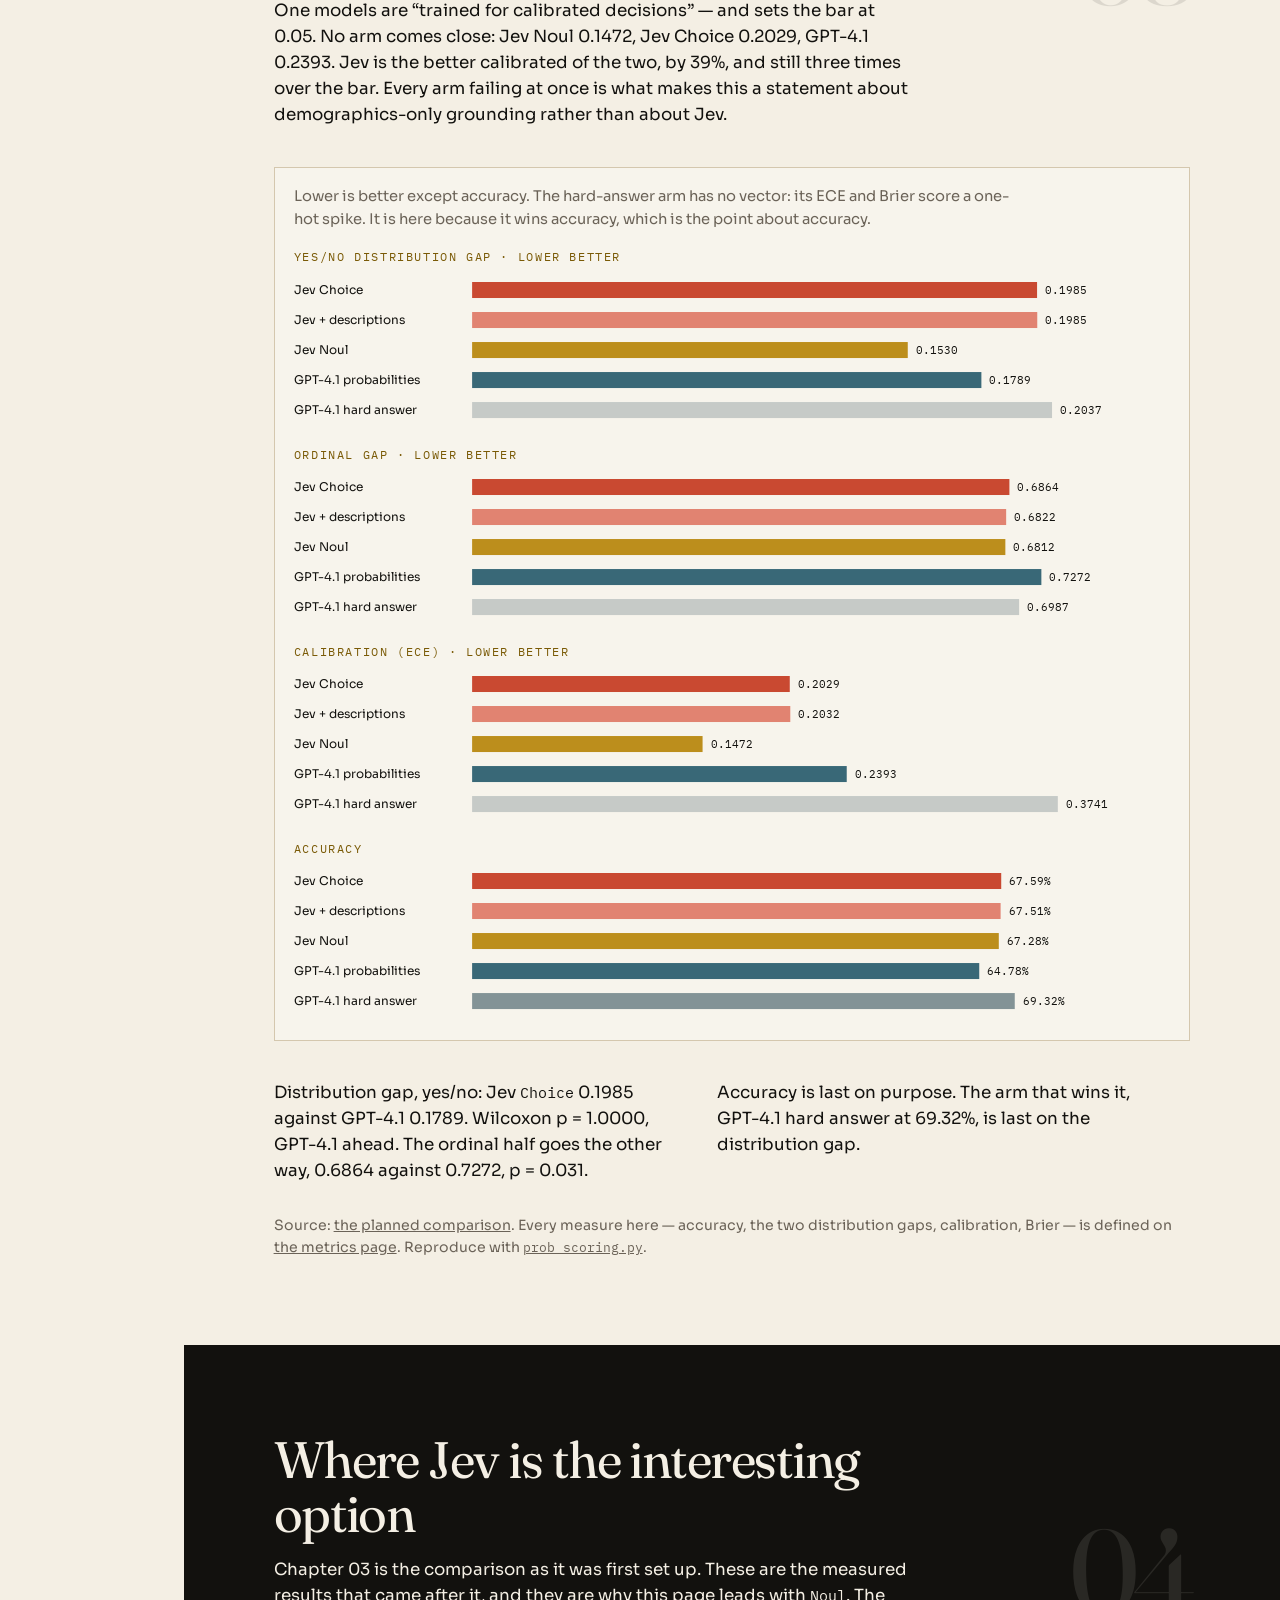
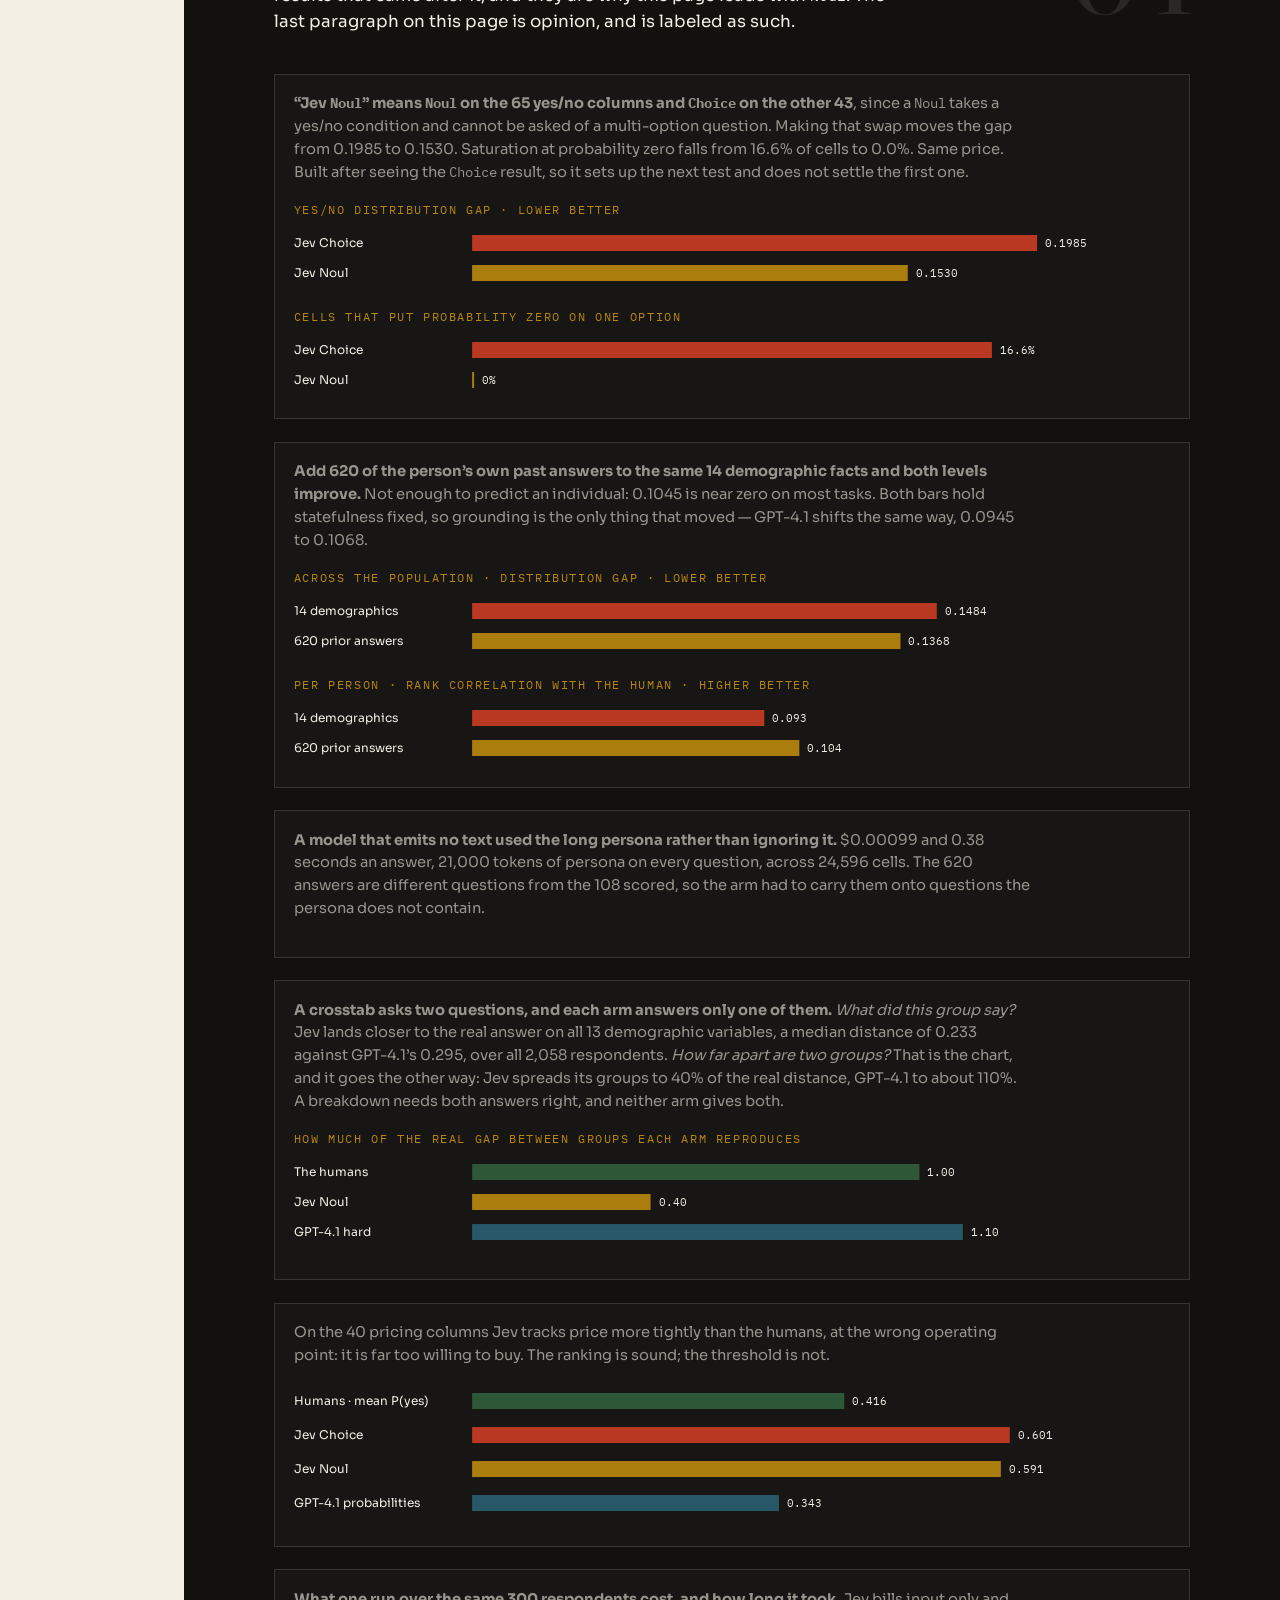
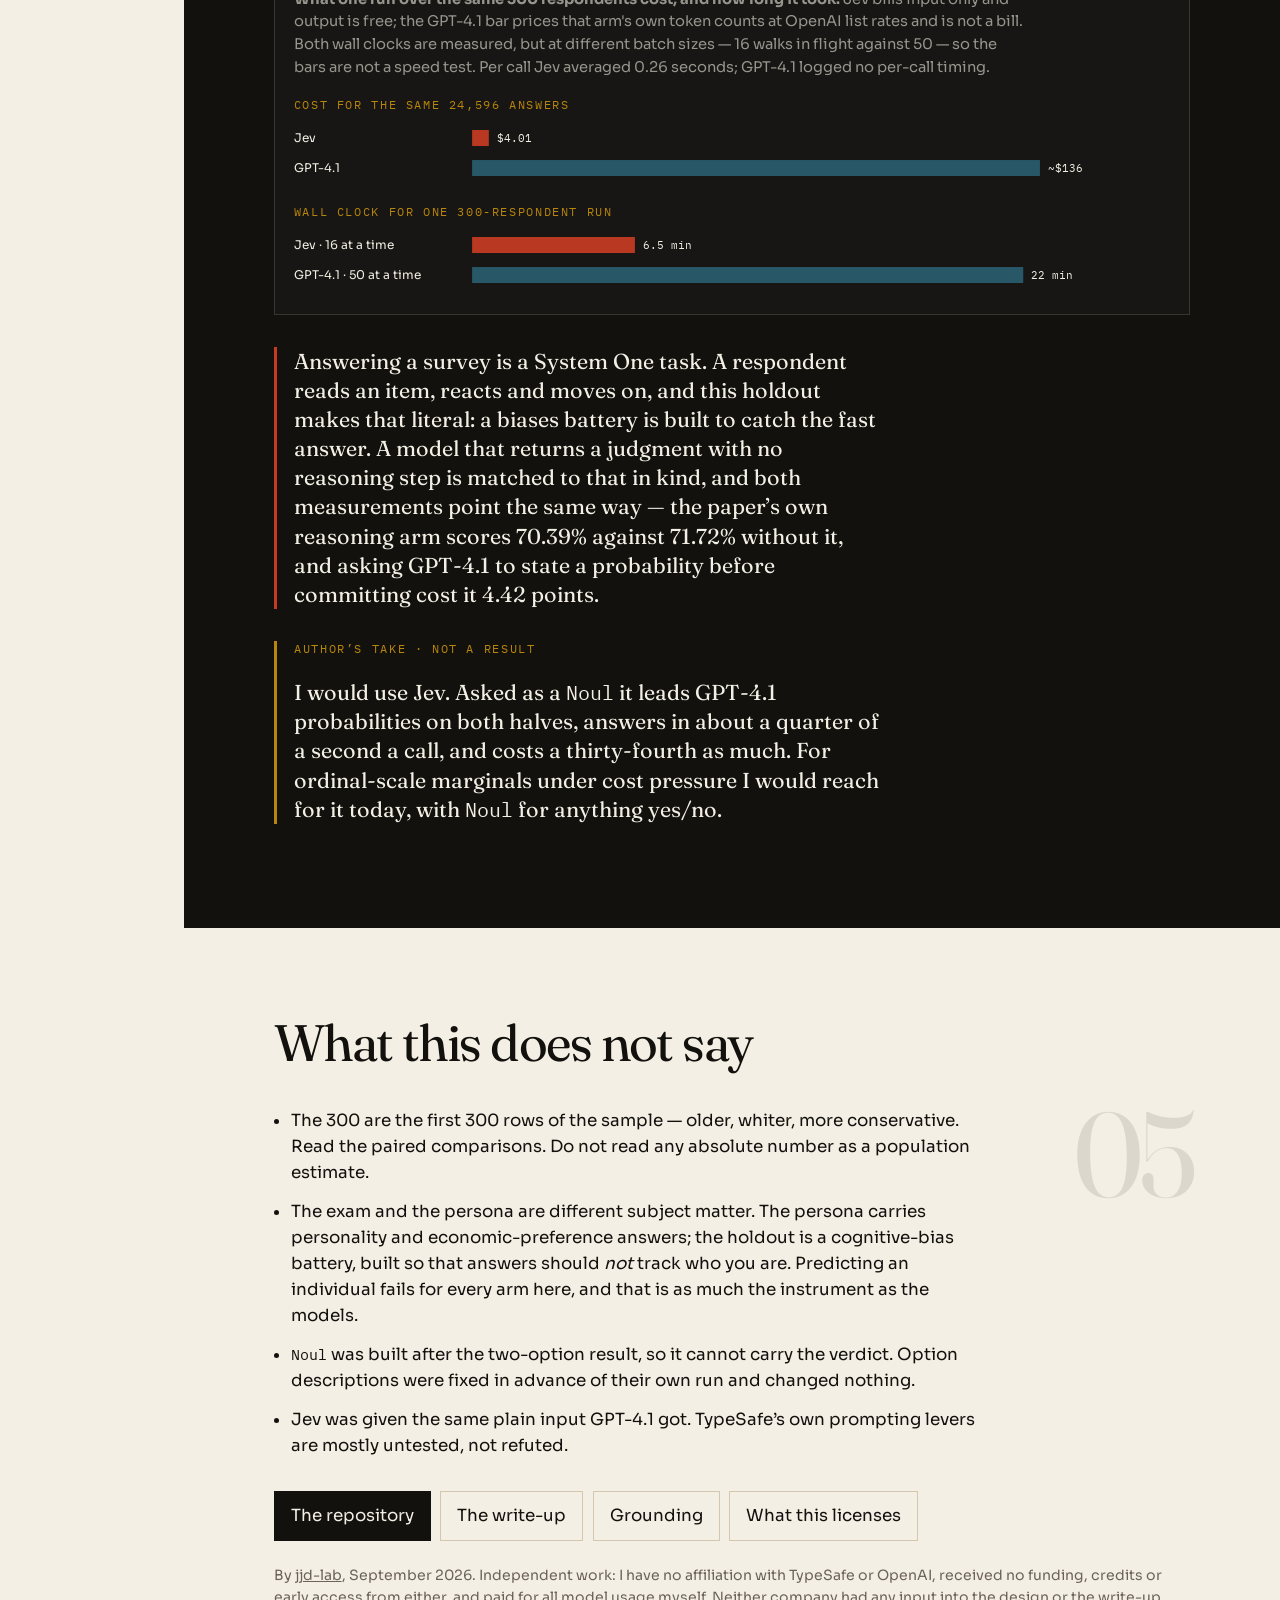
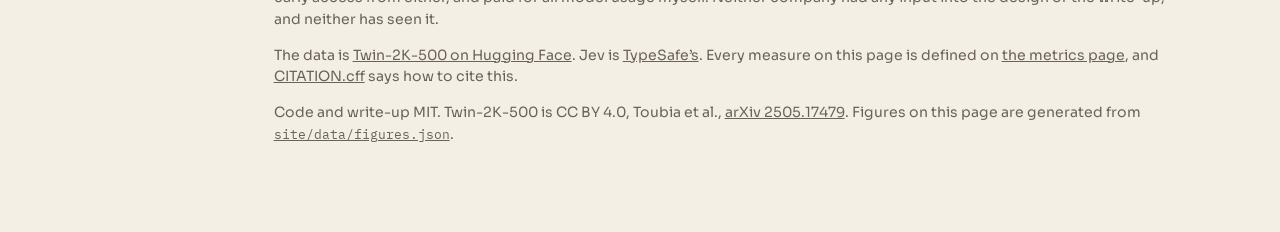
==== commit 8dbb40db: "Lead the social card with the Jev result, not the prompt finding The card headline claimed how you a" ====
--- a/site/index.html
+++ b/site/index.html
@@ -4,23 +4,23 @@
   <meta charset="utf-8">
   <meta name="viewport" content="width=device-width, initial-scale=1">
   <title>Jev vs GPT-4.1 on a synthetic survey</title>
-  <meta name="description" content="Jev vs GPT-4.1 as synthetic survey respondents, on the same 300 people. How you ask mattered more than which model you used.">
+  <meta name="description" content="Jev vs GPT-4.1 as synthetic survey respondents, on the same 300 people. Jev leads all six measures against GPT-4.1 probabilities, at $4 against about $136.">
   <link rel="canonical" href="https://jjd-lab.github.io/jev-synthetic-survey/">
-  <meta property="og:title" content="How you ask matters more than which model">
-  <meta property="og:description" content="Jev vs GPT-4.1 on Twin-2K-500. Asked as a Noul, Jev leads GPT-4.1 probabilities on all six measures, at $4 against roughly $136.">
+  <meta property="og:title" content="Jev beats GPT-4.1 on probabilities at a thirty-fourth of the price">
+  <meta property="og:description" content="Jev vs GPT-4.1 on Twin-2K-500. The same 300 survey respondents, 108 questions. Jev leads GPT-4.1 probabilities on all six measures.">
   <meta property="og:type" content="website">
   <meta property="og:url" content="https://jjd-lab.github.io/jev-synthetic-survey/">
   <meta property="og:image" content="https://jjd-lab.github.io/jev-synthetic-survey/assets/og.png">
   <meta property="og:image:width" content="1200">
   <meta property="og:image:height" content="630">
-  <meta property="og:image:alt" content="How you ask matters more than which model. Jev vs GPT-4.1, the same 300 survey respondents, $4 against about $136, six measures to none against GPT-4.1 probabilities.">
+  <meta property="og:image:alt" content="Jev beats GPT-4.1 on probabilities at a thirty-fourth of the price. Jev vs GPT-4.1, the same 300 survey respondents, $4 against about $136, six measures to none against GPT-4.1 probabilities.">
   <meta property="og:site_name" content="Jev on a synthetic survey">
   <meta name="author" content="jjd-lab">
   <meta name="twitter:card" content="summary_large_image">
-  <meta name="twitter:title" content="How you ask matters more than which model">
-  <meta name="twitter:description" content="Jev vs GPT-4.1 on Twin-2K-500. Asked as a Noul, Jev leads GPT-4.1 probabilities on all six measures, at $4 against roughly $136.">
+  <meta name="twitter:title" content="Jev beats GPT-4.1 on probabilities at a thirty-fourth of the price">
+  <meta name="twitter:description" content="Jev vs GPT-4.1 on Twin-2K-500. The same 300 survey respondents, 108 questions. Jev leads GPT-4.1 probabilities on all six measures.">
   <meta name="twitter:image" content="https://jjd-lab.github.io/jev-synthetic-survey/assets/og.png">
-  <meta name="twitter:image:alt" content="How you ask matters more than which model. Jev vs GPT-4.1, the same 300 survey respondents, $4 against about $136, six measures to none against GPT-4.1 probabilities.">
+  <meta name="twitter:image:alt" content="Jev beats GPT-4.1 on probabilities at a thirty-fourth of the price. Jev vs GPT-4.1, the same 300 survey respondents, $4 against about $136, six measures to none against GPT-4.1 probabilities.">
   <link rel="icon" href="assets/favicon.svg" type="image/svg+xml">
   <link rel="preconnect" href="https://fonts.googleapis.com">
   <link rel="preconnect" href="https://fonts.gstatic.com" crossorigin>
@@ -52,8 +52,17 @@
     "isBasedOn": {
       "@type": "Dataset",
       "name": "Twin-2K-500",
+      "description": "Survey responses from 2,058 US adults on Prolific across four waves in February 2025, over 500 questions each, with a held-out block of classic behavioral-economics tasks that serves as the exam for a digital twin built from the rest.",
       "url": "https://huggingface.co/datasets/LLM-Digital-Twin/Twin-2K-500",
-      "license": "https://creativecommons.org/licenses/by/4.0/"
+      "license": "https://creativecommons.org/licenses/by/4.0/",
+      "creator": [
+        { "@type": "Person", "name": "Olivier Toubia" },
+        { "@type": "Person", "name": "George Z. Gui" },
+        { "@type": "Person", "name": "Tianyi Peng" },
+        { "@type": "Person", "name": "Daniel J. Merlau" },
+        { "@type": "Person", "name": "Ang Li" },
+        { "@type": "Person", "name": "Haozhe Chen" }
+      ]
     },
     "citation": "Toubia, O., et al. Twin-2K-500. arXiv:2505.17479"
   }
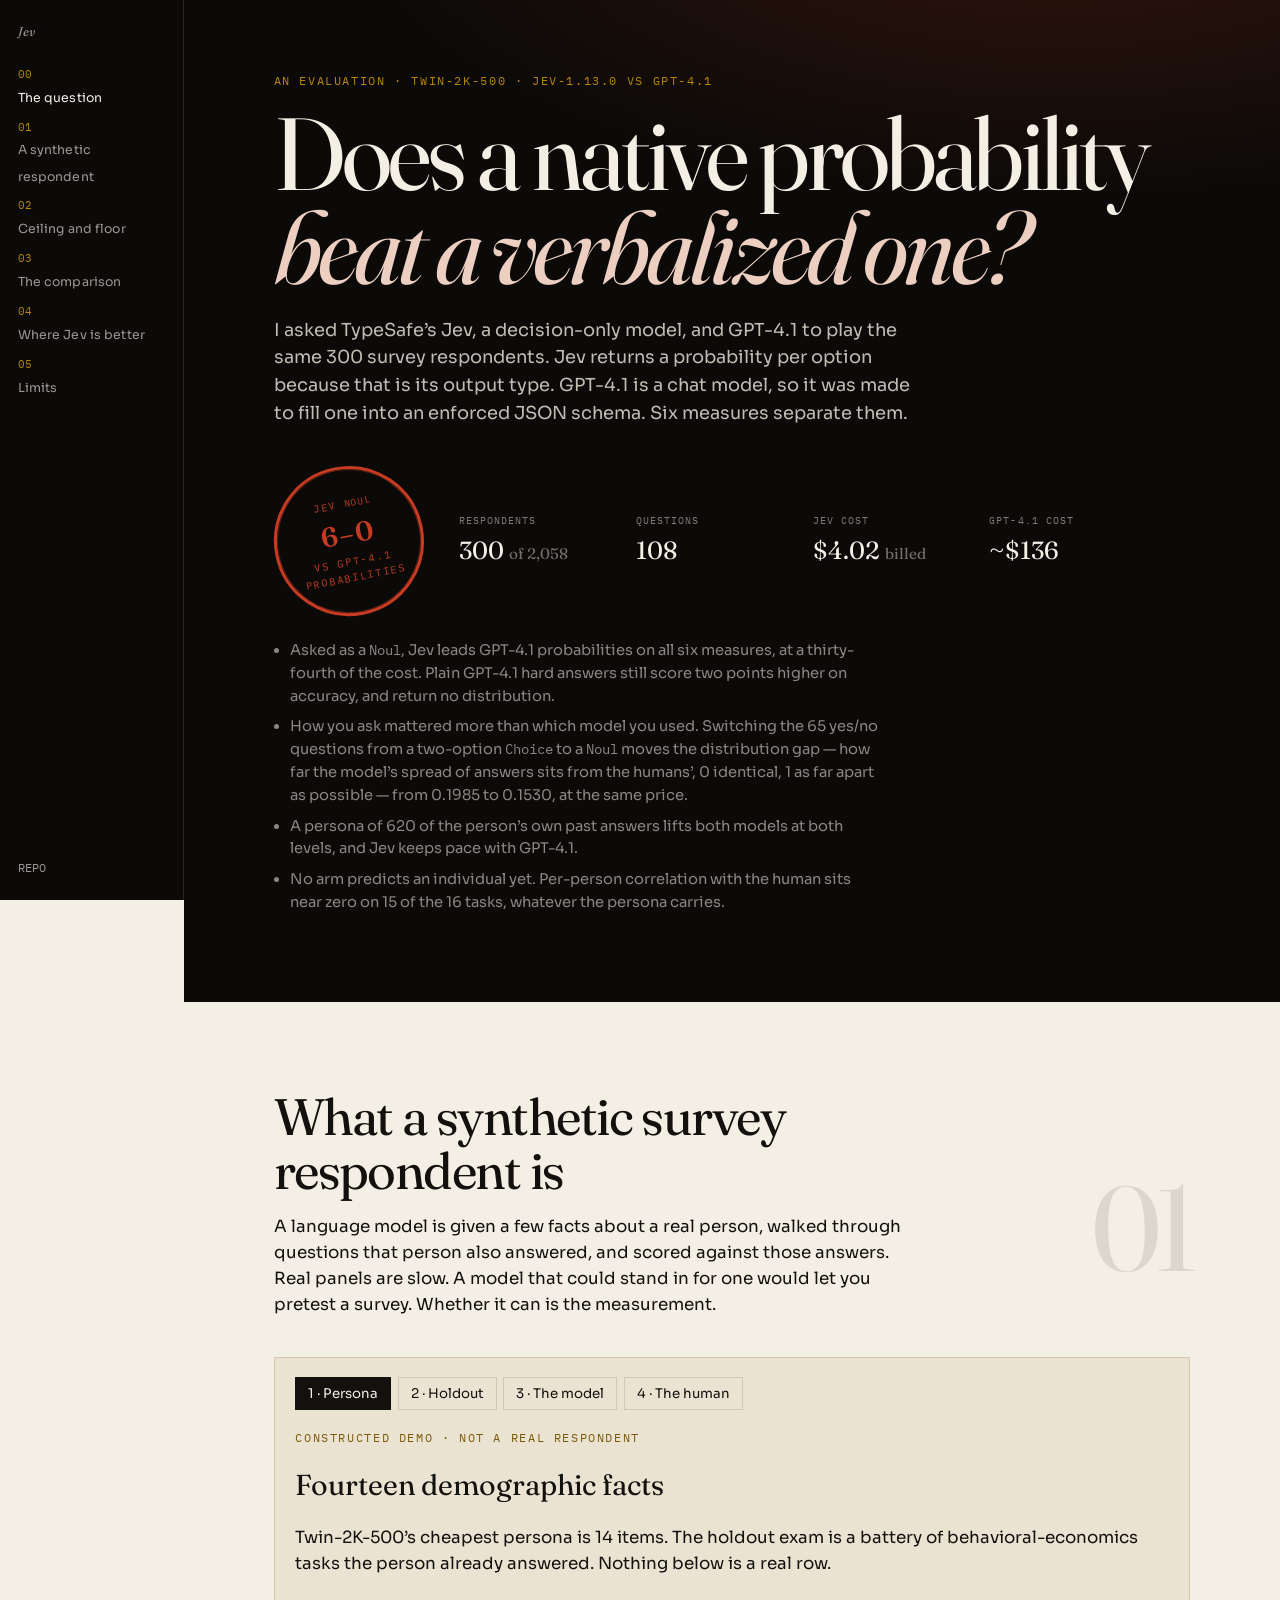
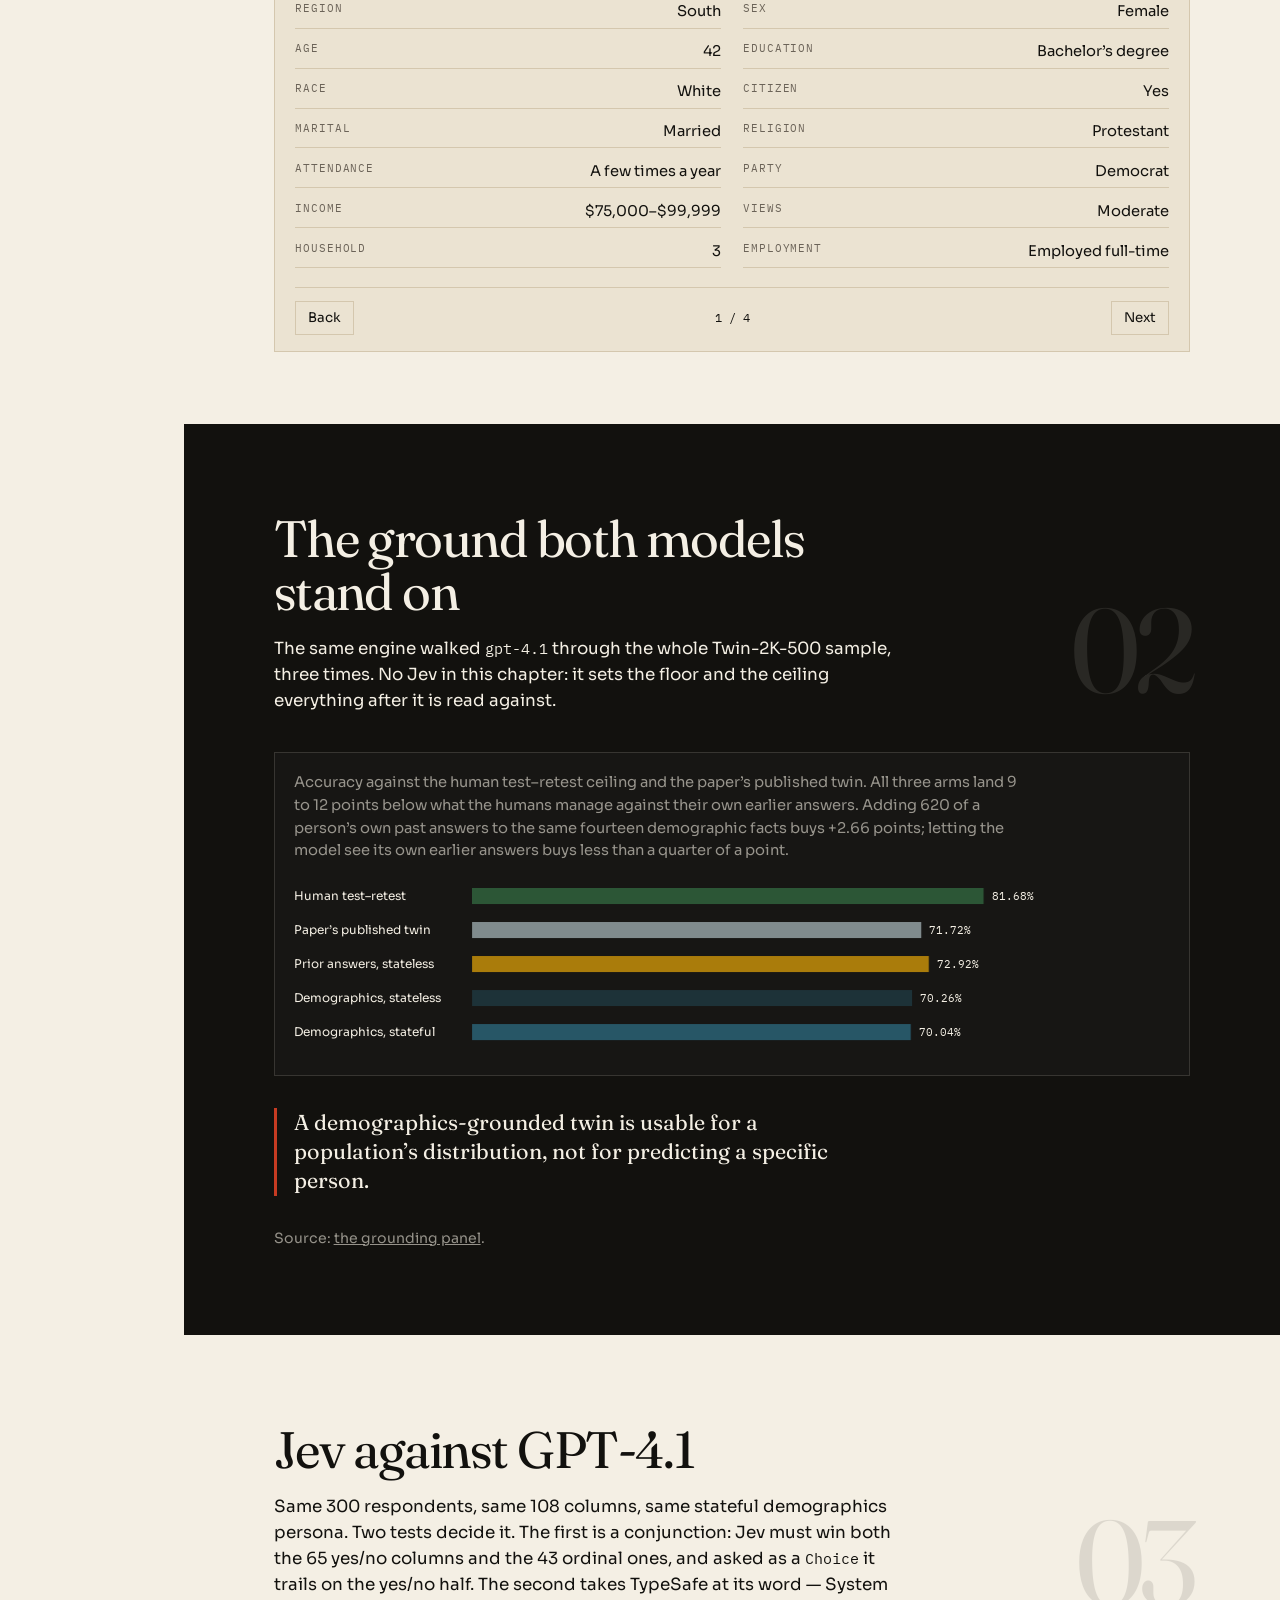
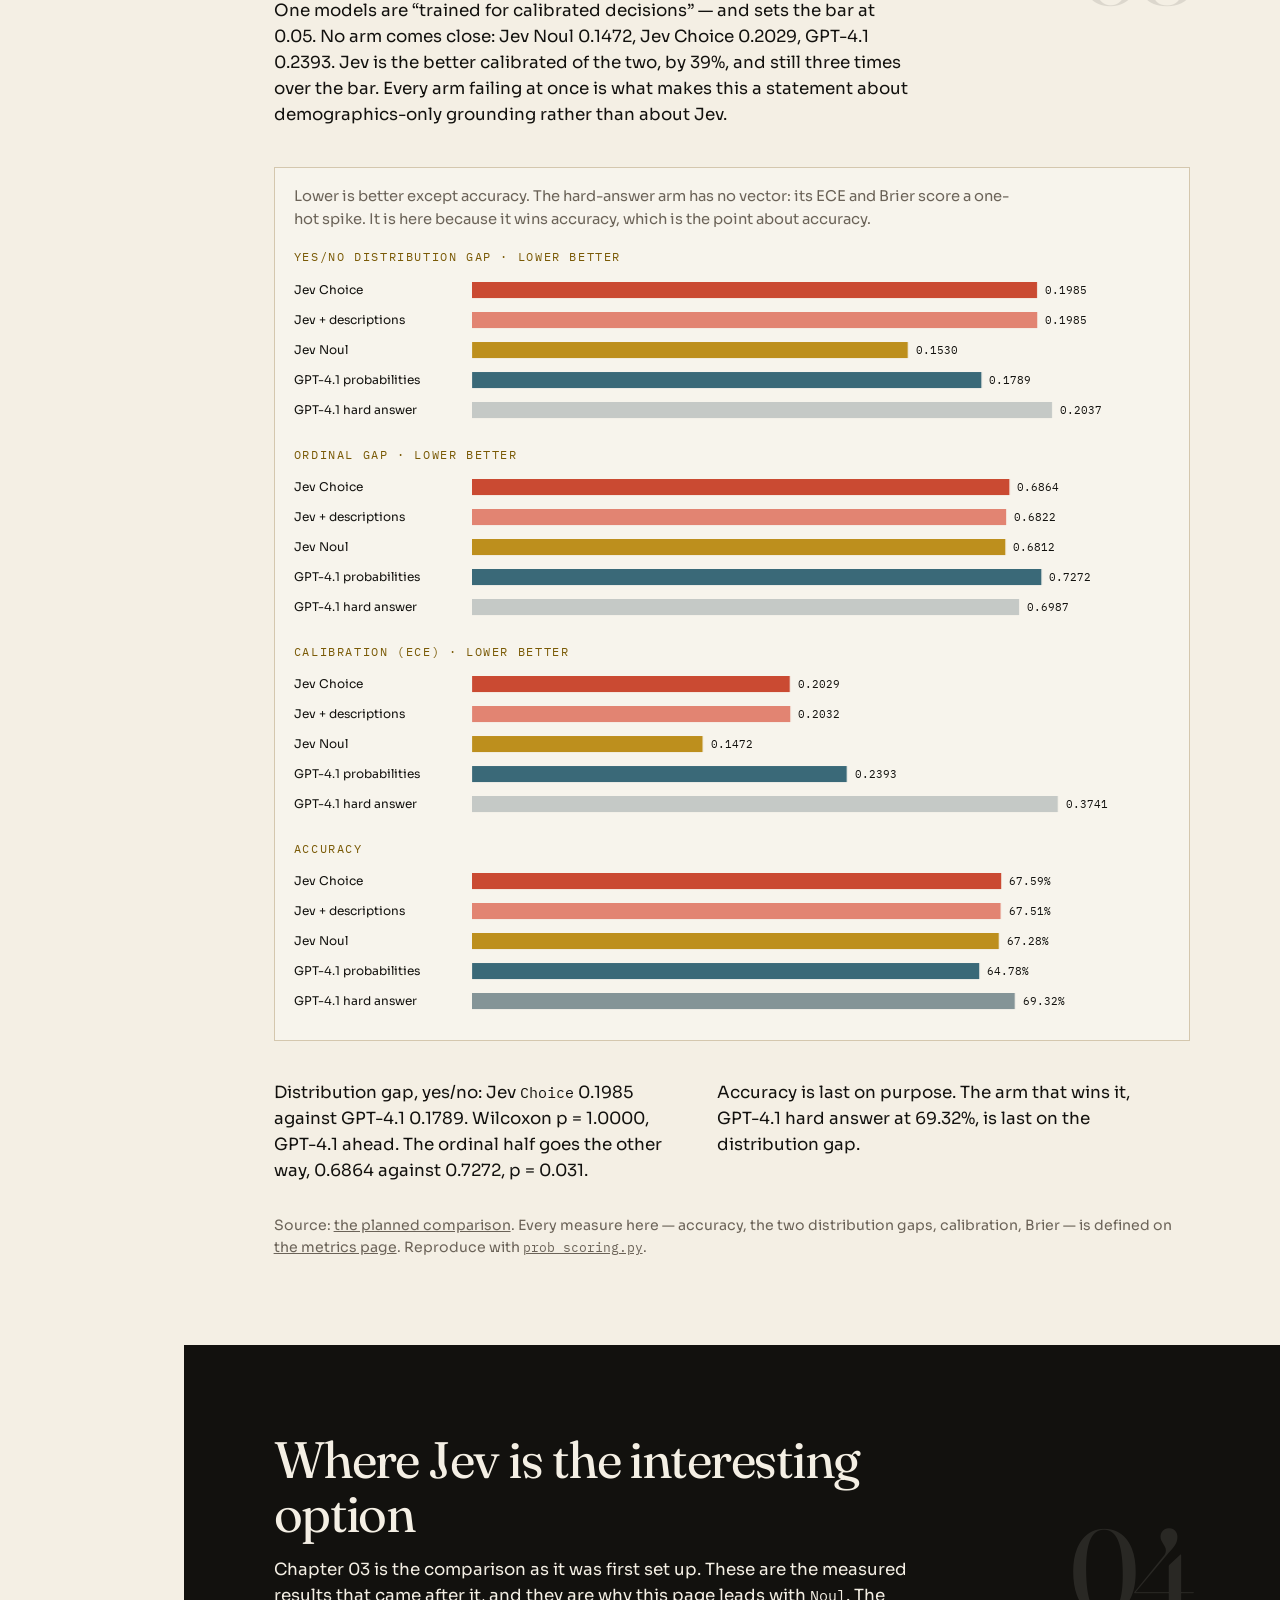
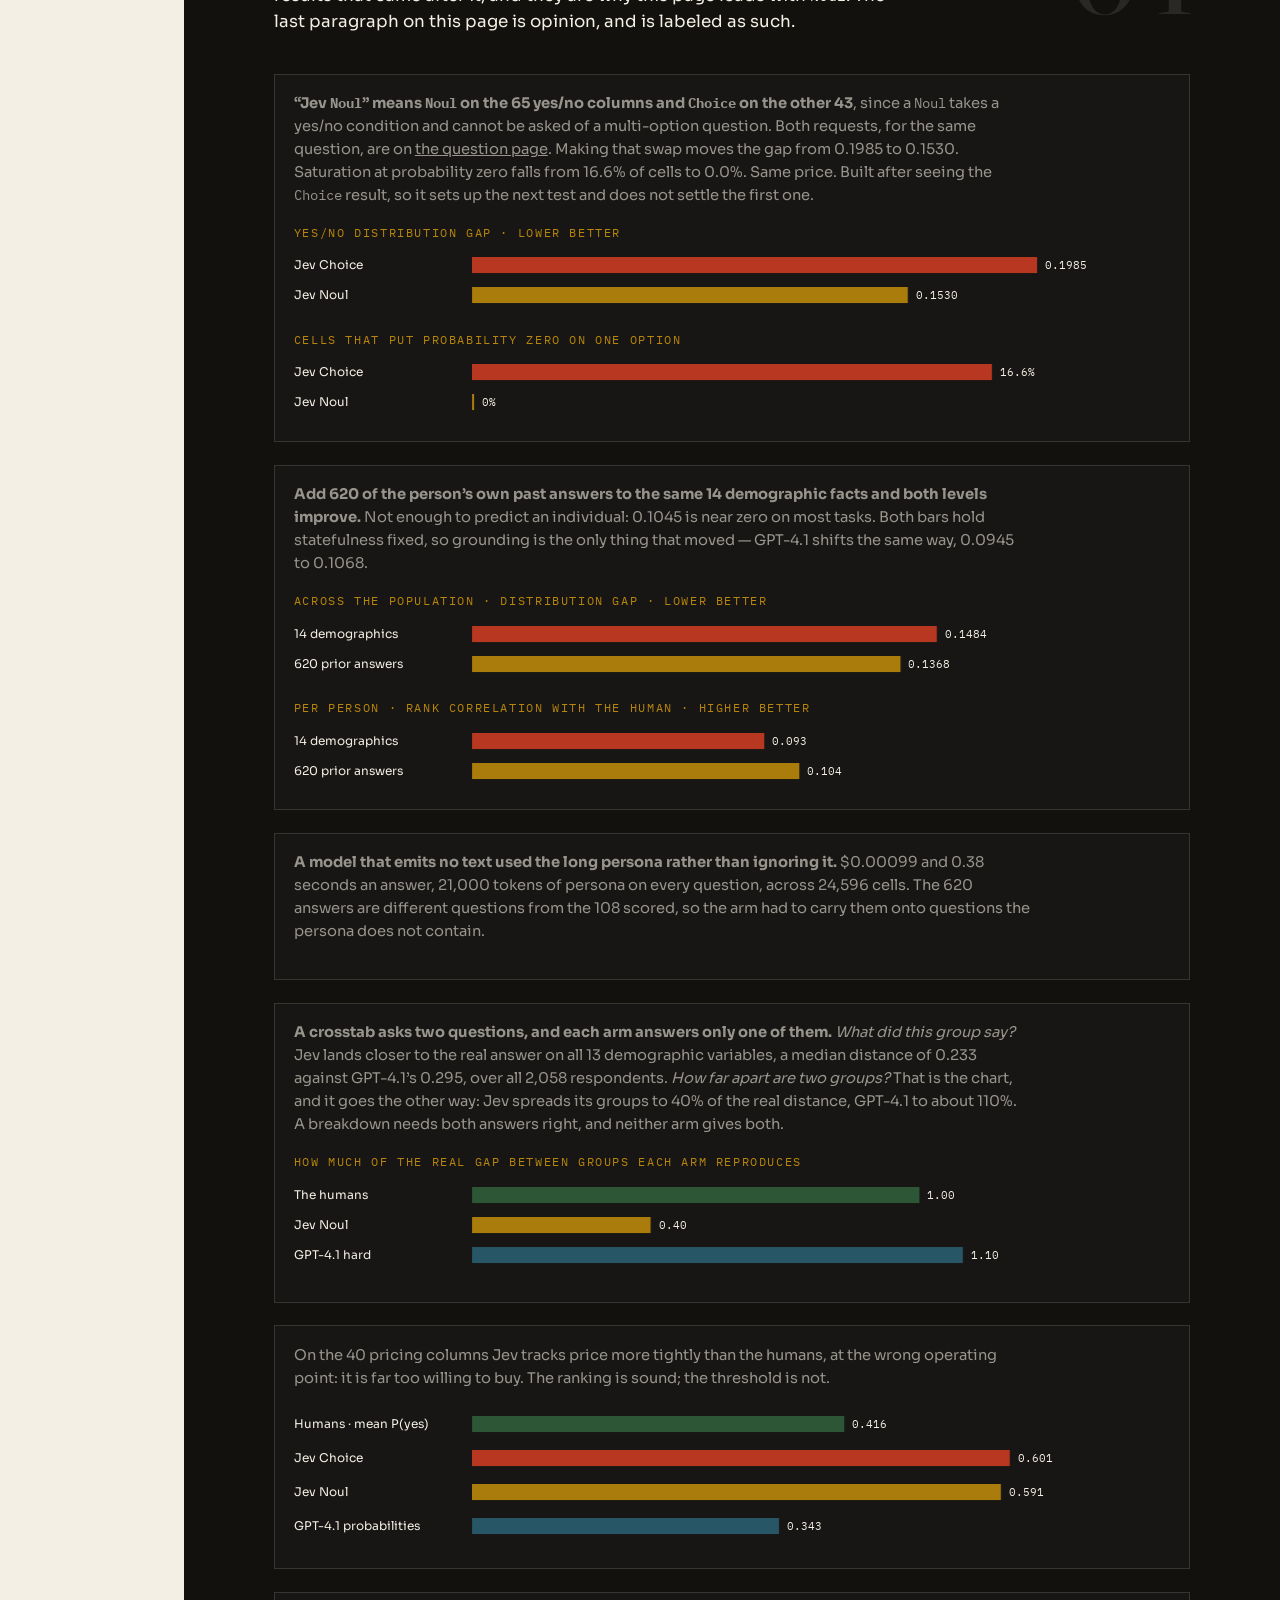
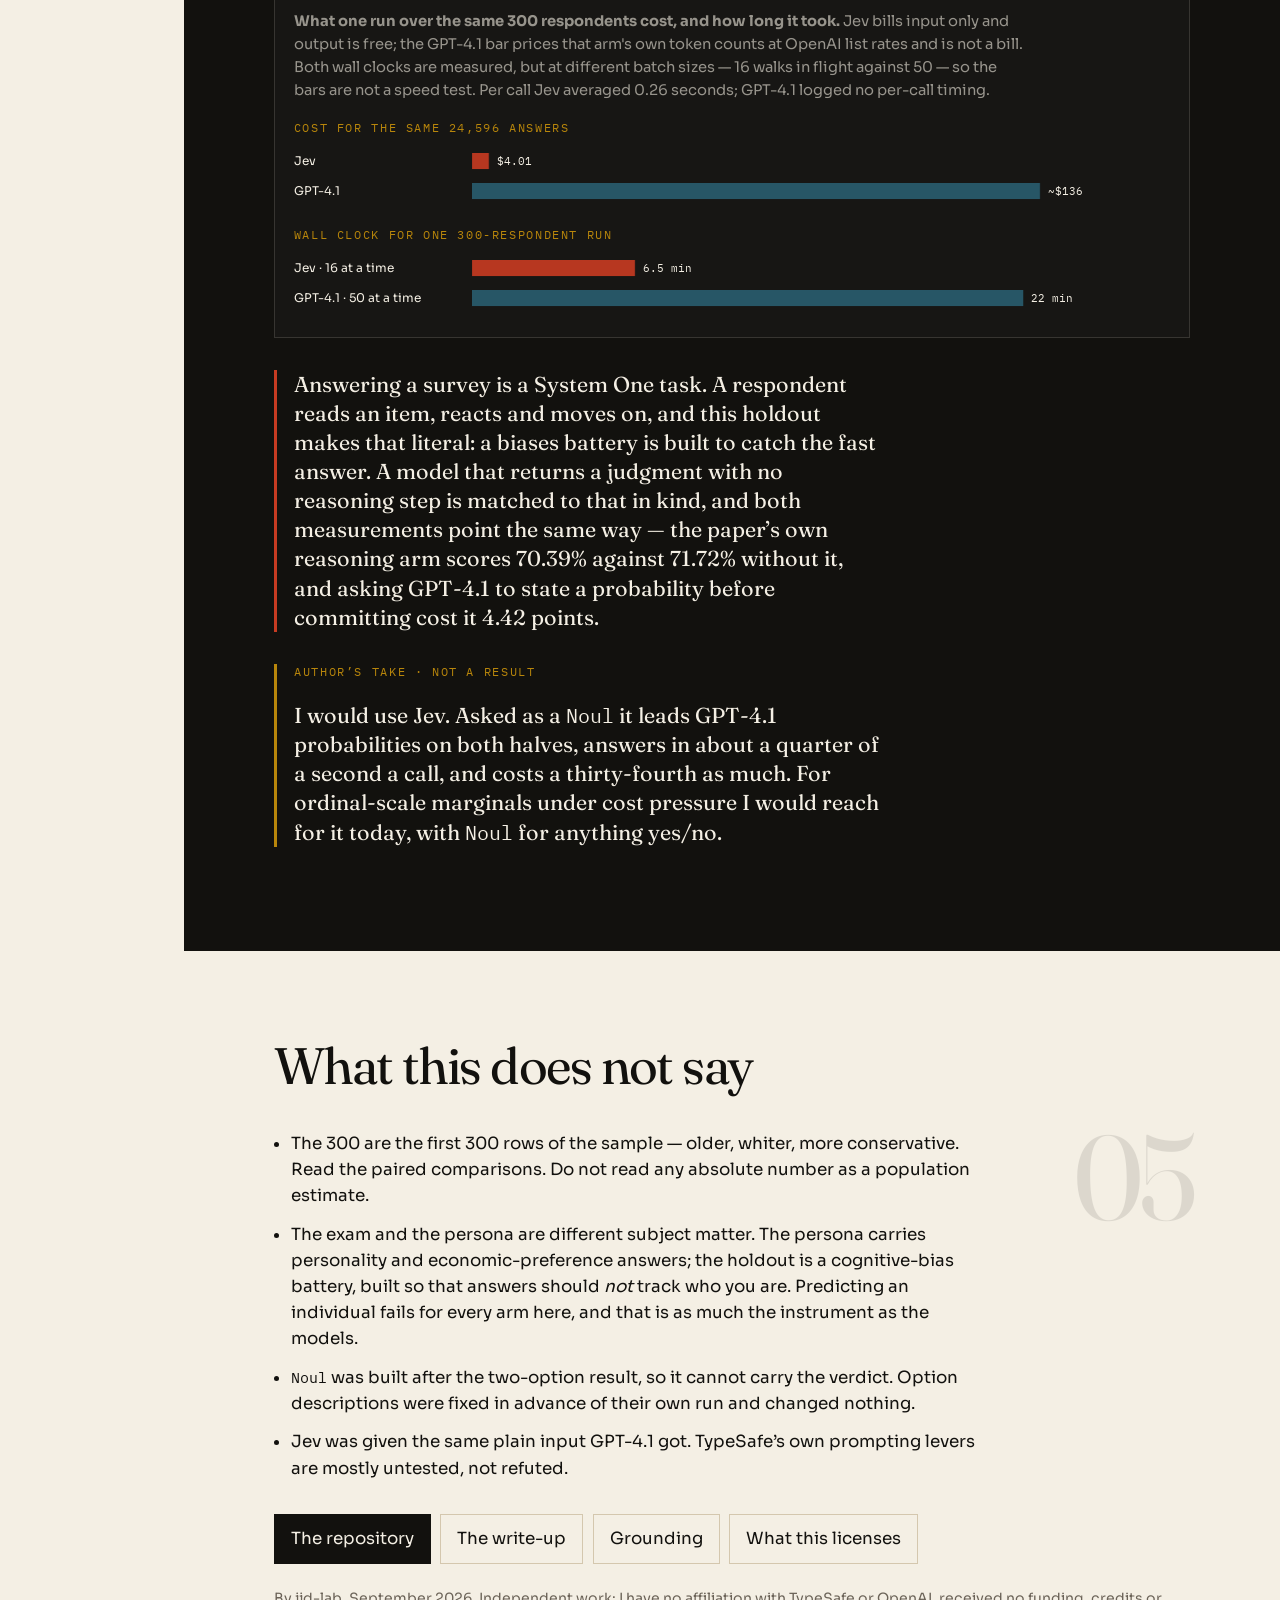
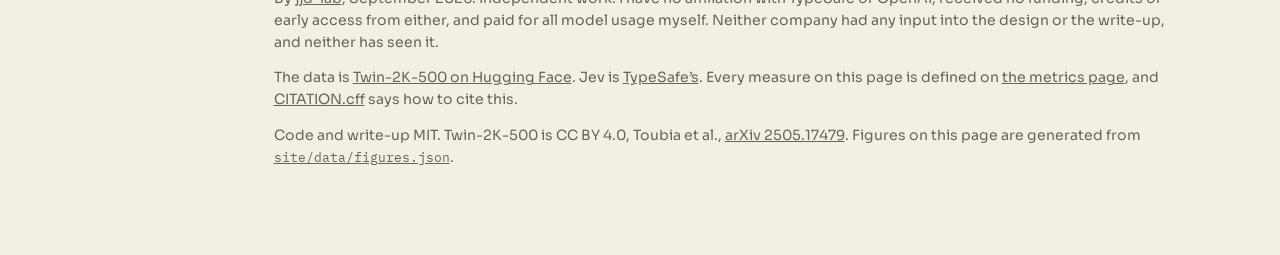
==== commit ade4b542: "Show what a Jev request looks like, both ways Readers could not see how a survey question reaches Je" ====
--- a/site/index.html
+++ b/site/index.html
@@ -334,7 +334,9 @@
         <figcaption>
           <strong>“Jev <code>Noul</code>” means <code>Noul</code> on the 65 yes/no columns and
           <code>Choice</code> on the other 43</strong>, since a <code>Noul</code> takes a yes/no
-          condition and cannot be asked of a multi-option question. Making that swap moves the gap from <span data-fig="noul.choice_soft_nominal">0.1985</span> to <span data-fig="noul.noul_soft_nominal">0.1530</span>. Saturation at probability
+          condition and cannot be asked of a multi-option question. Both requests, for the same
+          question, are on
+          <a href="https://github.com/jjd-lab/jev-synthetic-survey/blob/main/docs/jev/01-question-and-criteria.md#what-is-sent-and-what-comes-back">the question page</a>. Making that swap moves the gap from <span data-fig="noul.choice_soft_nominal">0.1985</span> to <span data-fig="noul.noul_soft_nominal">0.1530</span>. Saturation at probability
           zero falls from <span data-fig="noul.choice_zero_pct">16.6</span>% of cells to <span data-fig="noul.noul_zero_pct">0.0</span>%. Same price. Built after seeing the
           <code>Choice</code> result, so it sets up the next test and does not settle the first one.
         </figcaption>
